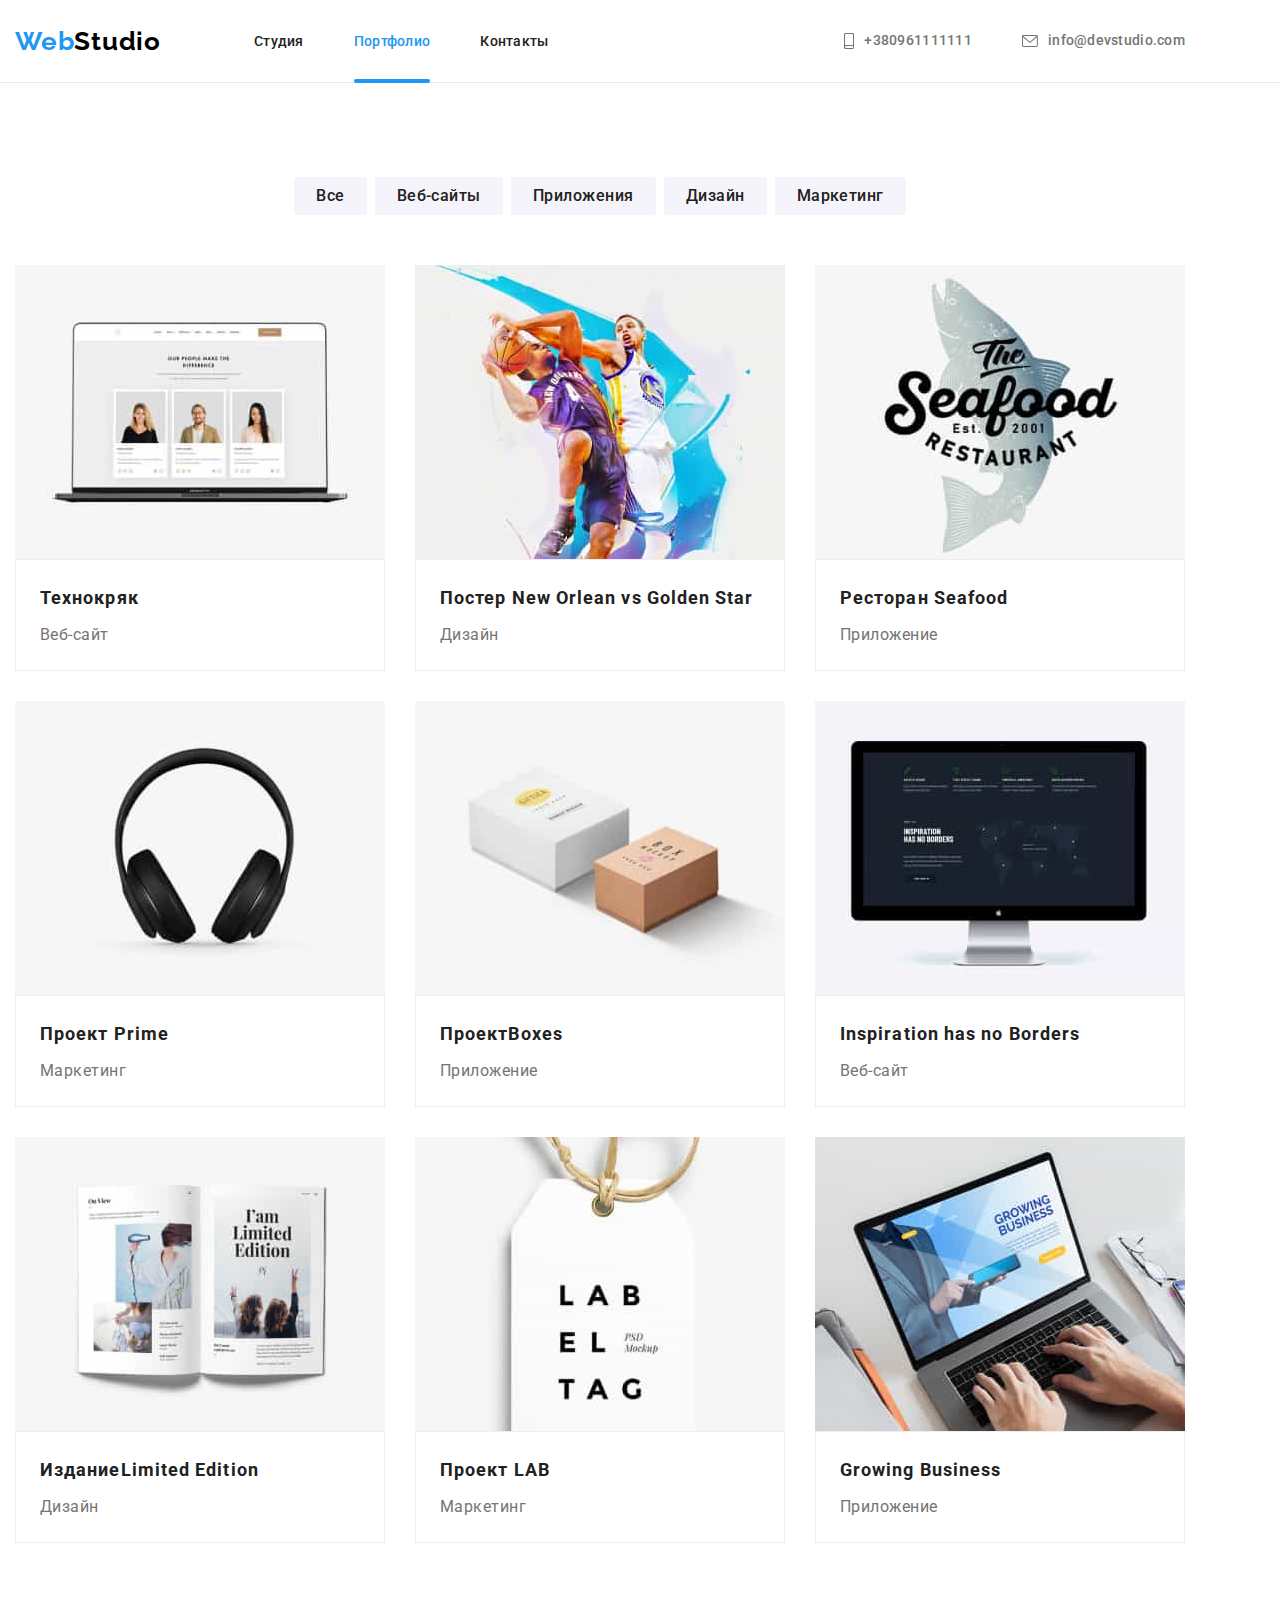
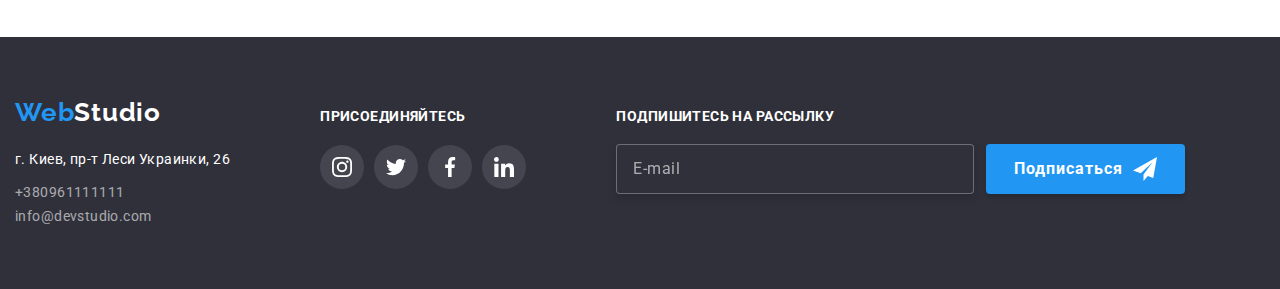
==== portfolio.html @ 4f1ef3dd "copy" ====
<!DOCTYPE html>
<html lang="ru">

<head>
    <meta charset="UTF-8">
    <meta http-equiv="X-UA-Compatible" content="IE=edge">
    <meta name="viewport" content="width=device-width, initial-scale=1.0">
    <title>Document</title>
    <link rel="preconnect" href="https://fonts.googleapis.com">
    <link rel="preconnect" href="https://fonts.gstatic.com" crossorigin>
    <link
        href="https://fonts.googleapis.com/css2?family=Raleway:wght@700&family=Roboto:wght@400;500;700;900&display=swap"
        rel="stylesheet">
    <link rel="stylesheet" href="https://cdnjs.cloudflare.com/ajax/libs/modern-normalize/1.1.0/modern-normalize.css">
    <link rel="stylesheet" href="./css/main.min.css">
</head>

<body>

    <!-- ХЕДЕР -->
        <header class="header">
            <div class="container">
                <nav class="site-nav">
                    <a href="./index.html" class="logo-header"><span class="logo-color">Web</span>Studio</a>
        
                    <ul class="nav-list">
                        <li class="nav-list__item">
                            <a href="./index.html" class="nav-list__link">Студия</a>
                        </li>
                        <li class="nav-list__item">
                            <a href="./portfolio.html" class="nav-list__link current">Портфолио</a>
                        </li>
                        <li class="nav-list__item">
                            <a href="#contacts" class="nav-list__link">Контакты</a>
                        </li>
                    </ul>
        
                </nav>
        
                <ul class="contacts-list">
        
                    <li class="contacts-list__item">
                        <a href="tel:+380961111111" class="contacts-list__link">
                            <svg width="10" height="16" class="contacts-list__link__icon">
                                <use href="./images/symbol-defs-opt.svg#smartphone"></use>
                            </svg>
                            +380961111111
                        </a>
                    </li>
        
                    <li class="contacts-list__item">
                        <a href="mailto:info@devstudio.com" class="contacts-list__link">
                            <svg width="16" height="12" class="contacts-list__link__icon">
                                <use href="./images/symbol-defs-opt.svg#envelope"></use>
                            </svg>
                            info@devstudio.com
                        </a>
                    </li>
                </ul>
            </div>
        </header>
        <main>
            <section class="section">
                <div class="container">
                    <h1 class="visually-hidden">Портфолио</h1>
                    <ul class="portfolio-btn__list">
                        <li class="portfolio-btn__item"><button type="button" class="portfolio__btn">Все</button></li>
                        <li class="portfolio-btn__item"><button type="button" class="portfolio__btn">Веб-сайты</button></li>
                        <li class="portfolio-btn__item"><button type="button" class="portfolio__btn">Приложения</button></li>
                        <li class="portfolio-btn__item"><button type="button" class="portfolio__btn">Дизайн</button></li>
                        <li class="portfolio-btn__item"><button type="button" class="portfolio__btn">Маркетинг</button></li>
                    </ul>
                    
                    <ul class="project-list">
                        <li class="project-list__item">
                            <a class="project-list__link" href="#">
                                <div class="project-box">
                                    <img src="./images/num7.jpg" alt="ноутбук" width="370">
                                    <div class="overlay">
                                        <p>Технокряк это современная площадка распространения коронавируса. Компании используют эту платформу для цифрового
                                            шпионажа и атак на защищённые сервера конкурентов.</p>
                                    </div>
                                </div>
                                <div class="project-information">
                                    <h2 class="project-information__name">Технокряк</h2>
                                    <p class="project-information__type">Веб-сайт</p>
                                </div>
                            </a>
                        </li>
                        <li class="project-list__item">
                            <a class="project-list__link" href="#">
                                <div class="project-box">
                                    <img src="./images/num8.jpg" alt="баскетболисты" width="370">
                                    <div class="overlay">
                                        <p>Технокряк это современная площадка распространения коронавируса. Компании используют эту платформу для цифрового
                                            шпионажа и атак на защищённые сервера конкурентов.</p>
                                    </div>
                                </div>
                                <div class="project-information">
                                    <h2 class="project-information__name">Постер <span lang="en">New Orlean vs Golden Star</span></h2>
                                    <p class="project-information__type">Дизайн</p>
                                </div>
                            </a>
                        </li>
                        <li class="project-list__item">
                            <a class="project-list__link" href="#">
                                <div class="project-box">
                                    <img src="./images/num9.jpg" alt="логотип ресторана Seafood" width="370">
                                    <div class="overlay">
                                        <p>Технокряк это современная площадка распространения коронавируса. Компании используют эту платформу для цифрового
                                        шпионажа и атак на защищённые сервера конкурентов.</p>
                                    </div>
                                </div>
                                <div class="project-information">
                                    <h2 class="project-information__name">Ресторан <span lang="en">Seafood</span></h2>
                                    <p class="project-information__type">Приложение</p>
                                </div>
                            </a>
                        </li>
                        <li class="project-list__item">
                            <a class="project-list__link" href="#">
                                <div class="project-box">
                                    <img src="./images/num4.jpg" alt="наушники" width="370">
                                    <div class="overlay">
                                        <p>Технокряк это современная площадка распространения коронавируса. Компании используют эту платформу для цифрового
                                            шпионажа и атак на защищённые сервера конкурентов.</p>
                                    </div>
                                </div>
                                <div class="project-information">
                                    <h2 class="project-information__name">Проект <span lang="en">Prime</span></h2>
                                    <p class="project-information__type">Маркетинг</p>
                                </div>
                            </a>
                        </li>
                        <li class="project-list__item">
                            <a class="project-list__link" href="#">
                                <div class="project-box">
                                    <img src="./images/num5.jpg" alt="коробки" width="370">
                                    <div class="overlay">
                                        <p>Технокряк это современная площадка распространения коронавируса. Компании используют эту платформу для цифрового
                                            шпионажа и атак на защищённые сервера конкурентов.</p>
                                    </div>
                                </div>
                                <div class="project-information">
                                    <h2 class="project-information__name">Проект<span lang="en">Boxes</span></h2>
                                    <p class="project-information__type">Приложение</p>
                                </div>
                            </a>
                        </li>
                        <li class="project-list__item">
                            <a class="project-list__link" href="#">
                                <div class="project-box">
                                    <img src="./images/num6.jpg" alt="монитор" width="370">
                                    <div class="overlay">
                                        <p>Технокряк это современная площадка распространения коронавируса. Компании используют эту платформу для цифрового
                                            шпионажа и атак на защищённые сервера конкурентов.</p>
                                    </div>
                                </div>
                                <div class="project-information">
                                    <h2 lang="en" class="project-information__name">Inspiration has no Borders</h2>
                                    <p class="project-information__type">Веб-сайт</p>
                                </div>
                            </a>
                        </li>
                        <li class="project-list__item">
                            <a class="project-list__link" href="#">
                                <div class="project-box">
                                    <img src="./images/num1.jpg" alt="книга" width="370">
                                    <div class="overlay">
                                        <p>Технокряк это современная площадка распространения коронавируса. Компании используют эту платформу для цифрового
                                            шпионажа и атак на защищённые сервера конкурентов.</p>
                                    </div>
                                </div>
                                <div class="project-information">
                                    <h2 class="project-information__name">Издание<span lang="en">Limited Edition</span></h2>
                                    <p class="project-information__type">Дизайн</p>
                                </div>
                            </a>
                        </li>
                        <li class="project-list__item">
                            <a class="project-list__link" href="#">
                                <div class="project-box">
                                    <img src="./images/num2.jpg" alt="бирка" width="370">
                                    <div class="overlay">
                                        <p>Технокряк это современная площадка распространения коронавируса. Компании используют эту платформу для цифрового
                                            шпионажа и атак на защищённые сервера конкурентов.</p>
                                    </div>
                                </div>
                                <div class="project-information">
                                    <h2 class="project-information__name">Проект <span lang="en">LAB</span></h2>
                                    <p class="project-information__type">Маркетинг</p>
                                </div>
                            </a>
                        </li>
                        <li class="project-list__item">
                            <a class="project-list__link" href="#">
                                <div class="project-box">
                                    <img src="./images/num3.jpg" alt=" ноутбук на котором печатают" width="370">
                                    <div class="overlay">
                                        <p>Технокряк это современная площадка распространения коронавируса. Компании используют эту платформу для цифрового
                                            шпионажа и атак на защищённые сервера конкурентов.</p>
                                    </div>
                                </div>
                                <div class="project-information">
                                    <h2 lang="en" class="project-information__name">Growing Business</h2>
                                    <p class="project-information__type">Приложение</p>
                                </div>
                            </a>
                        </li>
                    </ul>
                </div>  
            </section>
        </main>
        <!-- ФУТЕР -->
        <footer class="footer flex" id="contacts">
            <div class="container flex">
                <div>
                    <a href="./index.html" class="footer-logo"><span class="logo-color">Web</span>Studio</a>
                    <address>
                        <ul class="footer-contacts__list">
                            <li class="footer-contacts__item">
                                <a href="" class="footer-contact__address">г. Киев, пр-т Леси Украинки, 26</a>
                            </li>
                            <li>
                                <a href="tel:+380961111111" class="footer-contact__tel">+380961111111</a>
                            </li>
                            <li>
                                <a href="mailto:info@devstudio.com" class="footer-contact__mail">info@devstudio.com</a>
                            </li>
                        </ul>
                    </address>
                </div>
                <div class="footer-connect">
                    <h3 class="footer-connect-title">Присоединяйтесь</h3>
                    <ul class="footer-connect-social">
                        <li class="footer-connect-social__item">
                            <a class="footer-connect-social__links" href="#">
                                <svg class="footer-connect-social__icons">
                                    <use href="./images/symbol-defs-opt.svg#instagram"></use>
                                </svg>
                            </a>
                        </li>
                        <li class="footer-connect-social__item">
                            <a class="footer-connect-social__links" href="#">
                                <svg class="footer-connect-social__icons">
                                    <use href="./images/symbol-defs-opt.svg#twitter"></use>
                                </svg>
                            </a>
                        </li>
                        <li class="footer-connect-social__item">
                            <a class="footer-connect-social__links" href="#">
                                <svg class="footer-connect-social__icons">
                                    <use href="./images/symbol-defs-opt.svg#facebook"></use>
                                </svg>
                            </a>
                        </li>
                        <li class="footer-connect-social__item">
                            <a class="footer-connect-social__links" href="#">
                                <svg class="footer-connect-social__icons">
                                    <use href="./images/symbol-defs-opt.svg#linkedin"></use>
                                </svg>
                            </a>
                        </li>
                    </ul>
                </div>
                <form action="" class="footer-form">
                    <label class="footer-form-area">
                        Подпишитесь на рассылку
                        <span class="footer-form-box">
                            <input type="mail" class="footer-form-input" name="email-subscribe" placeholder="E-mail">
                            <button type="submit" class="footer-form-btn">Подписаться
                                <svg class="footer-form-icon-send" width="24" height="24">
                                    <use href="./images/symbol-defs-opt.svg#icon-footer-send"></use>
                                </svg>
                            </button>
                        </span>
                    </label>
                </form>
            </div>
        </footer>
</body>

</html>
---- css/main.min.css ----
:root{--title-color: #212121;--subtitle-color: #757575;--hover-focus-color: #2196f3;--logo-color-light: #ffffff;--logo-color-dark: #000000;--icons: #afb1b8}.visually-hidden{position:absolute;white-space:nowrap;width:1px;height:1px;overflow:hidden;border:0;padding:0;clip:rect(0 0 0 0);clip-path:inset(50%);margin:-1px}body{font-family:'Roboto', sans-serif;color:var(--title-color)}img{display:block;min-width:100%;height:auto}ul{list-style:none;margin:0;padding:0}a{text-decoration:none}p,h1,h2,h3{margin:0}.is-hidden{overflow:hidden;transition-property:translatey(100%);transition-duration:250ms;transition-timing-function:cubic-bezier(0.4, 0, 0.2, 1)}.backdrop{width:100vw;height:100vh;position:fixed;top:0;bottom:0;left:0;right:0;background-color:rgba(0,0,0,0.2);transition-property:background-color,translatey(100%);transition-duration:250ms;transition-timing-function:cubic-bezier(0.4, 0, 0.2, 1)}.backdrop.is-hidden{opacity:0;pointer-events:none;visibility:hidden}.hero-btn{font-weight:700;font-size:16px;line-height:1.87;letter-spacing:0.06em;color:#ffffff;background:var(--hover-focus-color);box-shadow:0px 4px 4px rgba(0,0,0,0.15);border-radius:4px;cursor:pointer;margin-left:auto;margin-right:auto;padding:10px 32px;display:block;border:none;border-radius:4px}.portfolio-btn__list{display:flex;justify-content:center;margin-bottom:50px}.portfolio-btn__list .portfolio-btn__item:not(:first-child){margin-left:8px}.portfolio__btn{font-weight:500;font-size:16px;line-height:1.625;margin-left:auto;margin-right:auto;padding:6px 22px;border:none;text-align:center;letter-spacing:0.03em;color:var(--title-color);background:#f5f4fa;border-radius:4px;transition-property:color, background-color, box-shadow;transition-duration:250ms;transition-timing-function:cubic-bezier(0.4, 0, 0.2, 1)}.portfolio__btn:hover,.portfolio__btn:focus{color:#ffffff;background-color:var(--hover-focus-color);cursor:pointer;box-shadow:0px 3px 1px rgba(0,0,0,0.1),0px 1px 2px rgba(0,0,0,0.08),0px 2px 2px rgba(0,0,0,0.12);border-radius:4px}.container{width:480px;padding-left:15px;padding-right:15px}@media screen and (min-width: 768px){.container{width:768px}}@media screen and (min-width: 1200px){.container{width:1200px}}.footer-form{display:flex}.footer-form-area{display:flex;flex-direction:column;font-weight:700;font-size:14px;line-height:16px;letter-spacing:0.03em;text-transform:uppercase;color:#ffffff}.footer-form-box{display:flex;margin-top:20px}.footer-form-input{border:1px solid rgba(255,255,255,0.3);filter:drop-shadow(0px 4px 4px rgba(0,0,0,0.15));border-radius:4px;background-color:#2f303a;width:358px;height:50px;padding:15px 16px;margin-right:12px;cursor:pointer;font-size:14px;line-height:16px;letter-spacing:0.01em;color:rgba(255,255,255,0.6)}.footer-form-input::placeholder{font-size:16px;line-height:1.25;letter-spacing:0.03em;color:rgba(255,255,255,0.6)}.footer-form-btn{font-weight:700;font-size:16px;line-height:1.87;letter-spacing:0.06em;color:#ffffff;background:var(--hover-focus-color);box-shadow:0px 4px 4px rgba(0,0,0,0.15);border-radius:4px;cursor:pointer;padding:0px 28px;border-radius:4px;display:block;border:none;display:flex;align-items:center}.footer-form-icon-send{margin-left:10px}.modal-form-checkbox-lable{display:flex;align-items:center;justify-content:center;font-size:14px;line-height:1.71;letter-spacing:0.03em;color:#757575;margin-top:20px;margin-bottom:30px;cursor:pointer}.modal-form-checkbox-lable::before{display:block;content:'';height:15px;width:15px;margin-right:7px;border:1px solid #212121;border-radius:2px}.modal-form-checkbox:checked+.modal-form-checkbox-lable::before{background-image:url("../images/icon-check1.svg");background-color:var(--hover-focus-color);background-size:contain;background-origin:content-box;border-color:var(--hover-focus-color)}.modal-form-checkbox:focus+.modal-form-checkbox-lable::before{outline:1px solid black}.contract{color:var(--hover-focus-color);font-size:14px;line-height:1.71;letter-spacing:0.03em}.modal-form-btn{font-weight:700;font-size:16px;line-height:1.87;letter-spacing:0.06em;color:#ffffff;background:var(--hover-focus-color);box-shadow:0px 4px 4px rgba(0,0,0,0.15);border-radius:4px;cursor:pointer;margin-left:auto;margin-right:auto;padding:10px 55px;display:block;border:none;border-radius:4px;cursor:pointer}.modal-form{display:flex;flex-direction:column}.modal-form__area{font-size:12px;line-height:14px;letter-spacing:0.01em;color:#757575;margin-bottom:10px}.moda-form-box{position:relative;margin-top:4px;display:block}.modal-form-input{width:100%;height:40px;border:1px solid rgba(33,33,33,0.2);border-radius:4px;padding-left:42px;cursor:pointer;transition-property:border-color;transition-duration:250ms;transition-timing-function:cubic-bezier(0.4, 0, 0.2, 1)}.modal-form-input:hover,.modal-form-input:focus{border-color:var(--hover-focus-color);outline:none}.modal-form-massege{display:block;width:100%;height:120px;padding:12px 16px;border:1px solid rgba(33,33,33,0.2);border-radius:4px;margin-top:4px;resize:none;cursor:pointer;transition-property:border-color;transition-duration:250ms;transition-timing-function:cubic-bezier(0.4, 0, 0.2, 1)}.modal-form-massege::placeholder{font-size:14px;line-height:16px;letter-spacing:0.01em;color:rgba(117,117,117,0.5)}.modal-form-massege:hover,.modal-form-massege:focus{border-color:var(--hover-focus-color);outline:none}.modal-form-icons{fill:#212121;position:absolute;top:50%;left:12px;transform:translateY(-50%);transition-property:fill, border-color;transition-duration:250ms;transition-timing-function:cubic-bezier(0.4, 0, 0.2, 1)}.modal-form-input:hover+.modal-form-icons,.modal-form-input:focus+.modal-form-icons{fill:var(--hover-focus-color)}.moda-form-box{position:relative;margin-top:4px;display:block}.contract{color:var(--hover-focus-color);font-size:14px;line-height:1.71;letter-spacing:0.03em}.project-box{position:relative;overflow:hidden}.overlay{position:absolute;top:0;left:0;width:100%;height:100%;padding:63px 24px;background-color:rgba(33,150,243,0.9);transition-property:translatey(100%);transform:translatey(100%);transition-duration:250ms;transition-timing-function:cubic-bezier(0.4, 0, 0.2, 1)}.overlay>p{color:#ffffff;font-size:18px;line-height:1.56;letter-spacing:0.03em}.section{padding-top:94px;padding-bottom:94px}.footer-logo{font-family:'Raleway';font-weight:700;font-size:26px;line-height:1.19;letter-spacing:0.03em;color:var(--logo-color-light)}.logo-header{font-family:'Raleway';font-weight:700;font-size:26px;line-height:1.19;letter-spacing:0.03em;color:var(--logo-color-dark);margin-right:93px}.logo-color{color:var(--hover-focus-color)}.site-nav{display:flex;align-items:center}.nav-list{display:flex;align-items:center;padding-top:32px;padding-bottom:32px}.nav-list__item:not(:last-child){margin-right:50px}.nav-list .nav-list__link{font-weight:500;font-size:14px;line-height:1.14;letter-spacing:0.02em;cursor:pointer}.nav-list .current{color:var(--hover-focus-color)}.nav-list__link{color:var(--title-color);transition-property:color;transition-duration:250ms;transition-timing-function:cubic-bezier(0.4, 0, 0.2, 1)}.nav-list__link:hover,.nav-list__link:focus{color:var(--hover-focus-color);cursor:pointer}.nav-list__link.current{position:relative}.nav-list__link.current::after{content:'';display:block;width:100%;height:4px;background-color:#2196f3;border-radius:2px;position:absolute;bottom:-34px}.contacts-list{display:flex;margin-left:auto}.contacts-list__item:not(:last-child){margin-right:50px}.contacts-list__link{font-weight:500;font-size:14px;line-height:1.14;letter-spacing:0.02em;color:var(--subtitle-color);padding-top:32px;padding-bottom:32px;display:flex;align-items:center;transition-property:color;transition-duration:250ms;transition-timing-function:cubic-bezier(0.4, 0, 0.2, 1)}.contacts-list__link:hover,.contacts-list__link:focus{color:var(--hover-focus-color);cursor:pointer}.contacts-list__link__icon{margin-right:10px;fill:currentColor}.footer-connect-title{color:#ffffff;font-weight:700;font-size:14px;line-height:1.14;letter-spacing:0.03em;text-transform:uppercase;margin-bottom:20px}.footer-connect-social{display:flex}.footer-connect-social__item:not(:first-child){margin-left:10px}.footer-connect-social__links{display:flex;justify-content:center;align-items:center;fill:#ffffff;width:44px;height:44px;border-radius:50px;background-color:rgba(255,255,255,0.1);transition-property:background-color, fill;transition-duration:250ms;transition-timing-function:cubic-bezier(0.4, 0, 0.2, 1)}.footer-connect-social__links:hover,.footer-connect-social__links:focus{fill:#ffffff;background-color:var(--hover-focus-color)}.footer-connect-social__icons{width:20px;height:20px}.footer-contacts__list{margin-top:20px}.footer-contacts__list .footer-contacts__item{margin-bottom:9px}.footer-contact__address{font-style:normal;font-size:14px;line-height:1.71;letter-spacing:0.03em;color:#ffffff}.footer-contact__tel{font-style:normal;font-size:14px;line-height:1.71;letter-spacing:0.03em;color:rgba(255,255,255,0.6)}.footer-contact__mail{font-style:normal;font-size:14px;line-height:1.71;letter-spacing:0.03em;color:rgba(255,255,255,0.6)}.project-information{background:#ffffff;border:1px solid #eeeeee;padding-left:24px;padding-top:20px;padding-bottom:20px;padding-right:24px}.project-information__name{font-weight:700;font-size:18px;line-height:2;letter-spacing:0.06em;color:#212121}.project-information__type{font-size:16px;line-height:1.87;letter-spacing:0.03em;color:var(--subtitle-color);margin-top:4px}.footer{background-color:#2f303a;padding-top:60px;padding-bottom:60px}.flex{display:flex;align-items:baseline;justify-content:space-between}.header{align-items:center;border-bottom:1px solid #ececec}.header .container{display:flex;align-items:center}.regular-customers-title{font-weight:700;font-size:36px;line-height:1.16;text-align:center;letter-spacing:0.03em;color:var(--title-color);margin-bottom:50px}.regular-customers{display:flex;align-items:center;justify-content:space-between}.regular-customer__item{width:170px;height:92px}.regular-customer__link{display:flex;justify-content:center;align-items:center;border:1px solid #afb1b8;border-radius:4px;width:100%;height:100%;color:var(--icons);transition-property:color, border, fill;transition-duration:250ms;transition-timing-function:cubic-bezier(0.4, 0, 0.2, 1)}.regular-customer__link:hover,.regular-customer__link:focus{color:var(--hover-focus-color);border-color:var(--hover-focus-color)}.regular-customer__icon{fill:currentColor}.team{background-color:#f5f4fa}.team-title{font-weight:700;font-size:36px;line-height:1.16;text-align:center;letter-spacing:0.03em;color:var(--title-color);margin-bottom:50px}.team-list{display:flex;text-align:center}.team-list__user{background:#ffffff;box-shadow:0px 1px 3px rgba(0,0,0,0.12),0px 1px 1px rgba(0,0,0,0.14),0px 2px 1px rgba(0,0,0,0.2);border-radius:0px 0px 4px 4px}.team-list__user:not(:first-child){margin-left:30px}.user-information{padding-top:30px;padding-bottom:30px}.user-information__name{font-weight:500;font-size:16px;line-height:1.19;letter-spacing:0.03em;color:var(--title-color);width:270px;margin-bottom:10px}.user-information__job{font-size:16px;line-height:1.19;letter-spacing:0.03em;color:var(--subtitle-color);margin-bottom:16px}.user-information-social{display:flex;justify-content:center}.user-information-social__item:not(:first-child){margin-left:10px}.user-information-social__links{display:flex;justify-content:center;align-items:center;fill:var(--icons);width:44px;height:44px;border-radius:50px;transition-property:fill, background-color;transition-duration:250ms;transition-timing-function:cubic-bezier(0.4, 0, 0.2, 1)}.user-information-social__links:hover,.user-information-social__links:focus{fill:#ffffff;background-color:var(--hover-focus-color)}.user-information-social__icon{width:20px;height:20px}.work{padding-top:0}.work-title{font-weight:700;font-size:36px;line-height:1.16;text-align:center;letter-spacing:0.03em;color:var(--title-color);margin-bottom:50px}.image-list{display:flex}.image-list__item:not(:first-child){margin-left:30px}.image-list__item{position:relative}.image-list__item__title{display:flex;align-items:center;justify-content:center;position:absolute;text-transform:uppercase;height:70px;font-weight:700;font-size:14px;line-height:1.14;text-align:center;letter-spacing:0.03em;text-transform:uppercase;width:100%;bottom:0;background-color:rgba(47,48,58,0.8);text-align:center;color:#ffffff}.list-advantages{display:flex}.list-advantages__item:not(:first-child){margin-left:30px}.list-advantages__icon{width:270px;height:120px;background:#f5f4fa;border-radius:4px;margin-bottom:30px;display:flex;align-items:center;justify-content:center}.list-advantages__item__title{font-weight:700;font-size:14px;line-height:1.14;letter-spacing:0.03em;text-transform:uppercase;color:var(--title-color);margin-bottom:10px}.list-advantages__item__text{font-size:14px;line-height:1.71;letter-spacing:0.03em;color:var(--subtitle-color);width:270px}.hero{background-image:linear-gradient(rgba(47,48,58,0.4), rgba(47,48,58,0.4)),url(../images/hero.jpg);padding-top:200px;padding-bottom:200px;background-repeat:no-repeat;background-size:cover;max-width:1600px;margin-left:auto;margin-right:auto;background-position:50% 50%;background-color:#2f303a}.hero-title{font-weight:900;font-size:44px;line-height:1.36;text-align:center;letter-spacing:0.06em;text-transform:uppercase;color:#ffffff;margin-bottom:30px}.modal{background-color:#ffffff;position:absolute;border-radius:4px;top:50%;left:50%;transform:translate(-50%, -50%);padding:40px}.modal-close-btn{display:flex;align-items:center;justify-content:center;position:absolute;top:8px;right:8px;height:30px;width:30px;border:1px solid rgba(0,0,0,0.1);border-radius:50%;transition-property:fill;transition:color 250ms cubic-bezier(0.4, 0, 0.2, 1);background-color:white}.modal-close__icon:hover,.modal-close__icon:focus{fill:var(--hover-focus-color)}.modal-form{display:flex;flex-direction:column}.modal-form-title{font-size:20px;font-weight:700;line-height:23px;letter-spacing:0.03em;color:#212121;text-align:center;margin-bottom:12px}.project-list{display:flex;flex-wrap:wrap;margin-left:-30px;margin-top:-30px}.project-list__item{flex-basis:calc(100% / 3 - 30px);margin-left:30px;margin-top:30px}.project-list__link{display:block;transition-property:box-shadow;transition-duration:250ms;transition-timing-function:cubic-bezier(0.4, 0, 0.2, 1)}.project-list__link:hover,.project-list__link:focus{box-shadow:0px 1px 1px rgba(0,0,0,0.12),0px 4px 4px rgba(0,0,0,0.06),1px 4px 6px rgba(0,0,0,0.16)}.project-list__link:hover .overlay,.project-list__link:focus .overlay{transform:translatey(0)}
/*# sourceMappingURL=main.min.css.map */
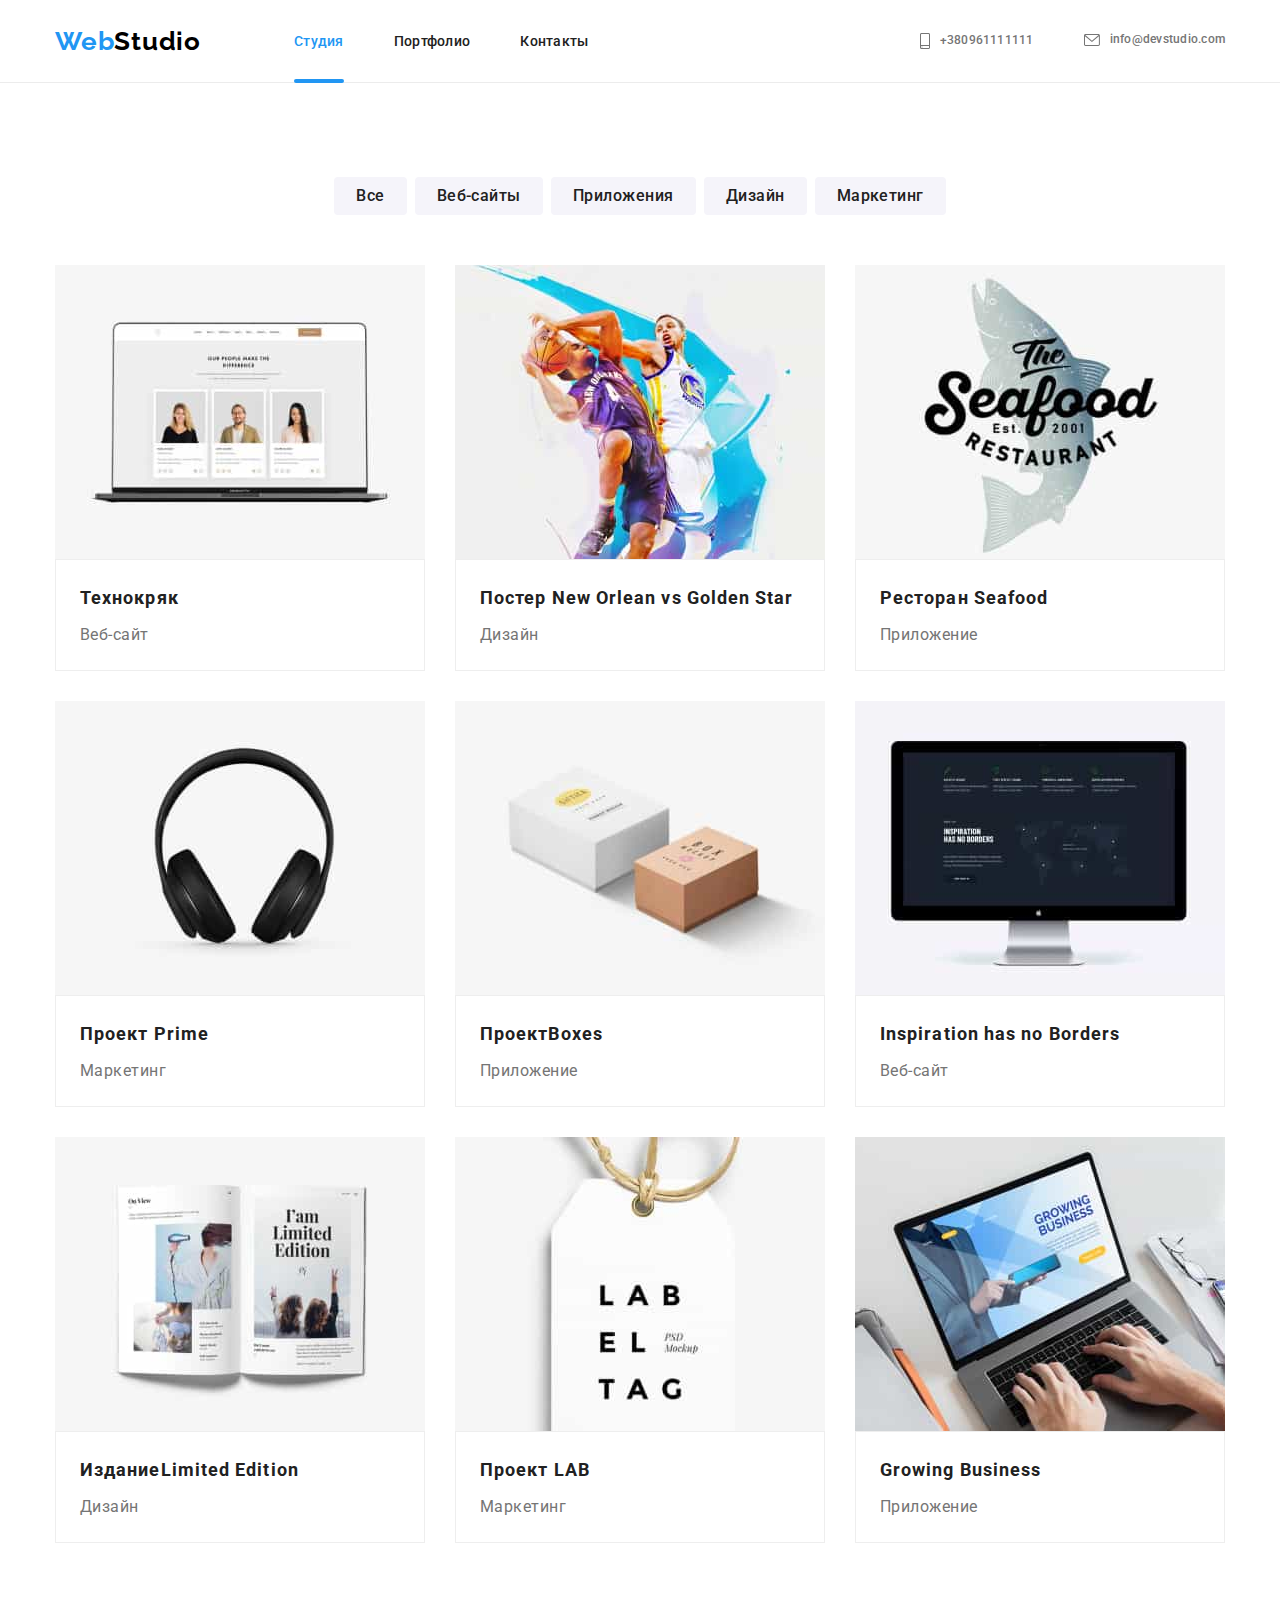
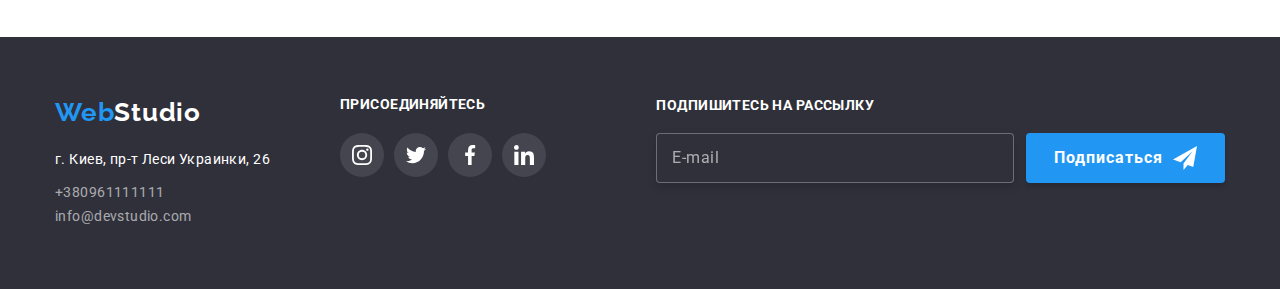
==== commit c2de1344: "alpha portfolio" ====
--- a/portfolio.html
+++ b/portfolio.html
@@ -19,16 +19,16 @@
 
     <!-- ХЕДЕР -->
         <header class="header">
-            <div class="container">
+            <div class="container header__container">
                 <nav class="site-nav">
                     <a href="./index.html" class="logo-header"><span class="logo-color">Web</span>Studio</a>
         
                     <ul class="nav-list">
                         <li class="nav-list__item">
-                            <a href="./index.html" class="nav-list__link">Студия</a>
+                            <a href="./index.html" class="nav-list__link current">Студия</a>
                         </li>
                         <li class="nav-list__item">
-                            <a href="./portfolio.html" class="nav-list__link current">Портфолио</a>
+                            <a href="./portfolio.html" class="nav-list__link">Портфолио</a>
                         </li>
                         <li class="nav-list__item">
                             <a href="#contacts" class="nav-list__link">Контакты</a>
@@ -36,7 +36,6 @@
                     </ul>
         
                 </nav>
-        
                 <ul class="contacts-list">
         
                     <li class="contacts-list__item">
@@ -57,6 +56,57 @@
                         </a>
                     </li>
                 </ul>
+                <!--Mobile Menu  -->
+                <button class="burger-btn" data-menu-open>
+                    <svg class="burger-btn__icon" width="40" height="40">
+                        <use href="./images/symbol-defs-opt.svg#icon-burger"></use>
+                    </svg>
+                </button>
+                <div class="mobile-menu" data-menu>
+                    <button class="mobile-close-btn" data-menu-close>
+                        <svg class="mobile-close-btn__icon" width="40" height="40">
+                            <use href="./images/symbol-defs-opt.svg#icon-close"></use>
+                        </svg>
+                    </button>
+                    <div class="mobile-menu__nav">
+                        <ul class="mobile-menu__nav__list">
+                            <li class="mobile-menu__nav__item">
+                                <a href="./index.html" class="mobile-menu__nav__link">Студия</a>
+                            </li>
+                            <li class="mobile-menu__nav__item">
+                                <a href="./portfolio.html" class="mobile-menu__nav__link">Портфолио</a>
+                            </li>
+                            <li class="mobile-menu__nav__item">
+                                <a href="#contacts" class="mobile-menu__nav__link">Контакты</a>
+                            </li>
+                        </ul>
+                    </div>
+                    <div class="mobile-menu-contacts">
+                        <ul class="mobile-menu-contacts__list">
+                            <li class="mobile-menu-contacts__item">
+                                <a href="tel:+380961111111" class="mobile-menu-contacts__link__tel">+380961111111</a>
+                            </li>
+                            <li class="contacts-list__item">
+                                <a href="mailto:info@devstudio.com"
+                                    class="mobile-menu-contacts__link__mail">info@devstudio.com</a>
+                            </li>
+                        </ul>
+                        <ul class="mobile-menu-social">
+                            <li class="mobile-menu-social__item">
+                                <a class="mobile-menu-social__link" href="#">Instagram</a>
+                            </li>
+                            <li>
+                                <a class="mobile-menu-social__link" href="#">Twitter</a>
+                            </li>
+                            <li>
+                                <a class="mobile-menu-social__link" href="#">Facebook</a>
+                            </li>
+                            <li>
+                                <a class="mobile-menu-social__link" href="#">LinkedIn</a>
+                            </li>
+                        </ul>
+                    </div>
+                </div>
             </div>
         </header>
         <main>
@@ -212,72 +262,74 @@
             </section>
         </main>
         <!-- ФУТЕР -->
-        <footer class="footer flex" id="contacts">
-            <div class="container flex">
-                <div>
-                    <a href="./index.html" class="footer-logo"><span class="logo-color">Web</span>Studio</a>
-                    <address>
-                        <ul class="footer-contacts__list">
-                            <li class="footer-contacts__item">
-                                <a href="" class="footer-contact__address">г. Киев, пр-т Леси Украинки, 26</a>
-                            </li>
-                            <li>
-                                <a href="tel:+380961111111" class="footer-contact__tel">+380961111111</a>
-                            </li>
-                            <li>
-                                <a href="mailto:info@devstudio.com" class="footer-contact__mail">info@devstudio.com</a>
-                            </li>
-                        </ul>
-                    </address>
+            <footer class="footer flex" id="contacts">
+                <div class="container flex">
+                    <div class="flex__contact__connect">
+                        <div>
+                            <a href="./index.html" class="footer-logo"><span class="logo-color">Web</span>Studio</a>
+                            <address>
+                                <ul class="footer-contacts__list">
+                                    <li class="footer-contacts__item">
+                                        <a href="" class="footer-contact__address">г. Киев, пр-т Леси Украинки, 26</a>
+                                    </li>
+                                    <li>
+                                        <a href="tel:+380961111111" class="footer-contact__tel">+380961111111</a>
+                                    </li>
+                                    <li>
+                                        <a href="mailto:info@devstudio.com" class="footer-contact__mail">info@devstudio.com</a>
+                                    </li>
+                                </ul>
+                            </address>
+                        </div>
+                        <div class="footer-connect">
+                            <h3 class="footer-connect-title">Присоединяйтесь</h3>
+                            <ul class="footer-connect-social">
+                                <li class="footer-connect-social__item">
+                                    <a class="footer-connect-social__links" href="#">
+                                        <svg class="footer-connect-social__icons">
+                                            <use href="./images/symbol-defs-opt.svg#instagram"></use>
+                                        </svg>
+                                    </a>
+                                </li>
+                                <li class="footer-connect-social__item">
+                                    <a class="footer-connect-social__links" href="#">
+                                        <svg class="footer-connect-social__icons">
+                                            <use href="./images/symbol-defs-opt.svg#twitter"></use>
+                                        </svg>
+                                    </a>
+                                </li>
+                                <li class="footer-connect-social__item">
+                                    <a class="footer-connect-social__links" href="#">
+                                        <svg class="footer-connect-social__icons">
+                                            <use href="./images/symbol-defs-opt.svg#facebook"></use>
+                                        </svg>
+                                    </a>
+                                </li>
+                                <li class="footer-connect-social__item">
+                                    <a class="footer-connect-social__links" href="#">
+                                        <svg class="footer-connect-social__icons">
+                                            <use href="./images/symbol-defs-opt.svg#linkedin"></use>
+                                        </svg>
+                                    </a>
+                                </li>
+                            </ul>
+                        </div>
+                    </div>
+                    <form action="" class="footer-form">
+                        <label class="footer-form-area">
+                            Подпишитесь на рассылку
+                            <span class="footer-form-box">
+                                <input type="mail" class="footer-form-input" name="email-subscribe" placeholder="E-mail">
+                                <button type="submit" class="footer-form-btn">Подписаться
+                                    <svg class="footer-form-icon-send" width="24" height="24">
+                                        <use href="./images/symbol-defs-opt.svg#icon-footer-send"></use>
+                                    </svg>
+                                </button>
+                            </span>
+                        </label>
+                    </form>
                 </div>
-                <div class="footer-connect">
-                    <h3 class="footer-connect-title">Присоединяйтесь</h3>
-                    <ul class="footer-connect-social">
-                        <li class="footer-connect-social__item">
-                            <a class="footer-connect-social__links" href="#">
-                                <svg class="footer-connect-social__icons">
-                                    <use href="./images/symbol-defs-opt.svg#instagram"></use>
-                                </svg>
-                            </a>
-                        </li>
-                        <li class="footer-connect-social__item">
-                            <a class="footer-connect-social__links" href="#">
-                                <svg class="footer-connect-social__icons">
-                                    <use href="./images/symbol-defs-opt.svg#twitter"></use>
-                                </svg>
-                            </a>
-                        </li>
-                        <li class="footer-connect-social__item">
-                            <a class="footer-connect-social__links" href="#">
-                                <svg class="footer-connect-social__icons">
-                                    <use href="./images/symbol-defs-opt.svg#facebook"></use>
-                                </svg>
-                            </a>
-                        </li>
-                        <li class="footer-connect-social__item">
-                            <a class="footer-connect-social__links" href="#">
-                                <svg class="footer-connect-social__icons">
-                                    <use href="./images/symbol-defs-opt.svg#linkedin"></use>
-                                </svg>
-                            </a>
-                        </li>
-                    </ul>
-                </div>
-                <form action="" class="footer-form">
-                    <label class="footer-form-area">
-                        Подпишитесь на рассылку
-                        <span class="footer-form-box">
-                            <input type="mail" class="footer-form-input" name="email-subscribe" placeholder="E-mail">
-                            <button type="submit" class="footer-form-btn">Подписаться
-                                <svg class="footer-form-icon-send" width="24" height="24">
-                                    <use href="./images/symbol-defs-opt.svg#icon-footer-send"></use>
-                                </svg>
-                            </button>
-                        </span>
-                    </label>
-                </form>
-            </div>
-        </footer>
+            </footer>
 </body>
 
 </html>--- a/css/main.min.css
+++ b/css/main.min.css
@@ -1,2 +1,2 @@
-:root{--title-color: #212121;--subtitle-color: #757575;--hover-focus-color: #2196f3;--logo-color-light: #ffffff;--logo-color-dark: #000000;--icons: #afb1b8}.visually-hidden{position:absolute;white-space:nowrap;width:1px;height:1px;overflow:hidden;border:0;padding:0;clip:rect(0 0 0 0);clip-path:inset(50%);margin:-1px}body{font-family:'Roboto', sans-serif;color:var(--title-color)}img{display:block;min-width:100%;height:auto}ul{list-style:none;margin:0;padding:0}a{text-decoration:none}p,h1,h2,h3{margin:0}.is-hidden{overflow:hidden;transition-property:translatey(100%);transition-duration:250ms;transition-timing-function:cubic-bezier(0.4, 0, 0.2, 1)}.backdrop{width:100vw;height:100vh;position:fixed;top:0;bottom:0;left:0;right:0;background-color:rgba(0,0,0,0.2);transition-property:background-color,translatey(100%);transition-duration:250ms;transition-timing-function:cubic-bezier(0.4, 0, 0.2, 1)}.backdrop.is-hidden{opacity:0;pointer-events:none;visibility:hidden}.hero-btn{font-weight:700;font-size:16px;line-height:1.87;letter-spacing:0.06em;color:#ffffff;background:var(--hover-focus-color);box-shadow:0px 4px 4px rgba(0,0,0,0.15);border-radius:4px;cursor:pointer;margin-left:auto;margin-right:auto;padding:10px 32px;display:block;border:none;border-radius:4px}.portfolio-btn__list{display:flex;justify-content:center;margin-bottom:50px}.portfolio-btn__list .portfolio-btn__item:not(:first-child){margin-left:8px}.portfolio__btn{font-weight:500;font-size:16px;line-height:1.625;margin-left:auto;margin-right:auto;padding:6px 22px;border:none;text-align:center;letter-spacing:0.03em;color:var(--title-color);background:#f5f4fa;border-radius:4px;transition-property:color, background-color, box-shadow;transition-duration:250ms;transition-timing-function:cubic-bezier(0.4, 0, 0.2, 1)}.portfolio__btn:hover,.portfolio__btn:focus{color:#ffffff;background-color:var(--hover-focus-color);cursor:pointer;box-shadow:0px 3px 1px rgba(0,0,0,0.1),0px 1px 2px rgba(0,0,0,0.08),0px 2px 2px rgba(0,0,0,0.12);border-radius:4px}.container{width:480px;padding-left:15px;padding-right:15px}@media screen and (min-width: 768px){.container{width:768px}}@media screen and (min-width: 1200px){.container{width:1200px}}.footer-form{display:flex}.footer-form-area{display:flex;flex-direction:column;font-weight:700;font-size:14px;line-height:16px;letter-spacing:0.03em;text-transform:uppercase;color:#ffffff}.footer-form-box{display:flex;margin-top:20px}.footer-form-input{border:1px solid rgba(255,255,255,0.3);filter:drop-shadow(0px 4px 4px rgba(0,0,0,0.15));border-radius:4px;background-color:#2f303a;width:358px;height:50px;padding:15px 16px;margin-right:12px;cursor:pointer;font-size:14px;line-height:16px;letter-spacing:0.01em;color:rgba(255,255,255,0.6)}.footer-form-input::placeholder{font-size:16px;line-height:1.25;letter-spacing:0.03em;color:rgba(255,255,255,0.6)}.footer-form-btn{font-weight:700;font-size:16px;line-height:1.87;letter-spacing:0.06em;color:#ffffff;background:var(--hover-focus-color);box-shadow:0px 4px 4px rgba(0,0,0,0.15);border-radius:4px;cursor:pointer;padding:0px 28px;border-radius:4px;display:block;border:none;display:flex;align-items:center}.footer-form-icon-send{margin-left:10px}.modal-form-checkbox-lable{display:flex;align-items:center;justify-content:center;font-size:14px;line-height:1.71;letter-spacing:0.03em;color:#757575;margin-top:20px;margin-bottom:30px;cursor:pointer}.modal-form-checkbox-lable::before{display:block;content:'';height:15px;width:15px;margin-right:7px;border:1px solid #212121;border-radius:2px}.modal-form-checkbox:checked+.modal-form-checkbox-lable::before{background-image:url("../images/icon-check1.svg");background-color:var(--hover-focus-color);background-size:contain;background-origin:content-box;border-color:var(--hover-focus-color)}.modal-form-checkbox:focus+.modal-form-checkbox-lable::before{outline:1px solid black}.contract{color:var(--hover-focus-color);font-size:14px;line-height:1.71;letter-spacing:0.03em}.modal-form-btn{font-weight:700;font-size:16px;line-height:1.87;letter-spacing:0.06em;color:#ffffff;background:var(--hover-focus-color);box-shadow:0px 4px 4px rgba(0,0,0,0.15);border-radius:4px;cursor:pointer;margin-left:auto;margin-right:auto;padding:10px 55px;display:block;border:none;border-radius:4px;cursor:pointer}.modal-form{display:flex;flex-direction:column}.modal-form__area{font-size:12px;line-height:14px;letter-spacing:0.01em;color:#757575;margin-bottom:10px}.moda-form-box{position:relative;margin-top:4px;display:block}.modal-form-input{width:100%;height:40px;border:1px solid rgba(33,33,33,0.2);border-radius:4px;padding-left:42px;cursor:pointer;transition-property:border-color;transition-duration:250ms;transition-timing-function:cubic-bezier(0.4, 0, 0.2, 1)}.modal-form-input:hover,.modal-form-input:focus{border-color:var(--hover-focus-color);outline:none}.modal-form-massege{display:block;width:100%;height:120px;padding:12px 16px;border:1px solid rgba(33,33,33,0.2);border-radius:4px;margin-top:4px;resize:none;cursor:pointer;transition-property:border-color;transition-duration:250ms;transition-timing-function:cubic-bezier(0.4, 0, 0.2, 1)}.modal-form-massege::placeholder{font-size:14px;line-height:16px;letter-spacing:0.01em;color:rgba(117,117,117,0.5)}.modal-form-massege:hover,.modal-form-massege:focus{border-color:var(--hover-focus-color);outline:none}.modal-form-icons{fill:#212121;position:absolute;top:50%;left:12px;transform:translateY(-50%);transition-property:fill, border-color;transition-duration:250ms;transition-timing-function:cubic-bezier(0.4, 0, 0.2, 1)}.modal-form-input:hover+.modal-form-icons,.modal-form-input:focus+.modal-form-icons{fill:var(--hover-focus-color)}.moda-form-box{position:relative;margin-top:4px;display:block}.contract{color:var(--hover-focus-color);font-size:14px;line-height:1.71;letter-spacing:0.03em}.project-box{position:relative;overflow:hidden}.overlay{position:absolute;top:0;left:0;width:100%;height:100%;padding:63px 24px;background-color:rgba(33,150,243,0.9);transition-property:translatey(100%);transform:translatey(100%);transition-duration:250ms;transition-timing-function:cubic-bezier(0.4, 0, 0.2, 1)}.overlay>p{color:#ffffff;font-size:18px;line-height:1.56;letter-spacing:0.03em}.section{padding-top:94px;padding-bottom:94px}.footer-logo{font-family:'Raleway';font-weight:700;font-size:26px;line-height:1.19;letter-spacing:0.03em;color:var(--logo-color-light)}.logo-header{font-family:'Raleway';font-weight:700;font-size:26px;line-height:1.19;letter-spacing:0.03em;color:var(--logo-color-dark);margin-right:93px}.logo-color{color:var(--hover-focus-color)}.site-nav{display:flex;align-items:center}.nav-list{display:flex;align-items:center;padding-top:32px;padding-bottom:32px}.nav-list__item:not(:last-child){margin-right:50px}.nav-list .nav-list__link{font-weight:500;font-size:14px;line-height:1.14;letter-spacing:0.02em;cursor:pointer}.nav-list .current{color:var(--hover-focus-color)}.nav-list__link{color:var(--title-color);transition-property:color;transition-duration:250ms;transition-timing-function:cubic-bezier(0.4, 0, 0.2, 1)}.nav-list__link:hover,.nav-list__link:focus{color:var(--hover-focus-color);cursor:pointer}.nav-list__link.current{position:relative}.nav-list__link.current::after{content:'';display:block;width:100%;height:4px;background-color:#2196f3;border-radius:2px;position:absolute;bottom:-34px}.contacts-list{display:flex;margin-left:auto}.contacts-list__item:not(:last-child){margin-right:50px}.contacts-list__link{font-weight:500;font-size:14px;line-height:1.14;letter-spacing:0.02em;color:var(--subtitle-color);padding-top:32px;padding-bottom:32px;display:flex;align-items:center;transition-property:color;transition-duration:250ms;transition-timing-function:cubic-bezier(0.4, 0, 0.2, 1)}.contacts-list__link:hover,.contacts-list__link:focus{color:var(--hover-focus-color);cursor:pointer}.contacts-list__link__icon{margin-right:10px;fill:currentColor}.footer-connect-title{color:#ffffff;font-weight:700;font-size:14px;line-height:1.14;letter-spacing:0.03em;text-transform:uppercase;margin-bottom:20px}.footer-connect-social{display:flex}.footer-connect-social__item:not(:first-child){margin-left:10px}.footer-connect-social__links{display:flex;justify-content:center;align-items:center;fill:#ffffff;width:44px;height:44px;border-radius:50px;background-color:rgba(255,255,255,0.1);transition-property:background-color, fill;transition-duration:250ms;transition-timing-function:cubic-bezier(0.4, 0, 0.2, 1)}.footer-connect-social__links:hover,.footer-connect-social__links:focus{fill:#ffffff;background-color:var(--hover-focus-color)}.footer-connect-social__icons{width:20px;height:20px}.footer-contacts__list{margin-top:20px}.footer-contacts__list .footer-contacts__item{margin-bottom:9px}.footer-contact__address{font-style:normal;font-size:14px;line-height:1.71;letter-spacing:0.03em;color:#ffffff}.footer-contact__tel{font-style:normal;font-size:14px;line-height:1.71;letter-spacing:0.03em;color:rgba(255,255,255,0.6)}.footer-contact__mail{font-style:normal;font-size:14px;line-height:1.71;letter-spacing:0.03em;color:rgba(255,255,255,0.6)}.project-information{background:#ffffff;border:1px solid #eeeeee;padding-left:24px;padding-top:20px;padding-bottom:20px;padding-right:24px}.project-information__name{font-weight:700;font-size:18px;line-height:2;letter-spacing:0.06em;color:#212121}.project-information__type{font-size:16px;line-height:1.87;letter-spacing:0.03em;color:var(--subtitle-color);margin-top:4px}.footer{background-color:#2f303a;padding-top:60px;padding-bottom:60px}.flex{display:flex;align-items:baseline;justify-content:space-between}.header{align-items:center;border-bottom:1px solid #ececec}.header .container{display:flex;align-items:center}.regular-customers-title{font-weight:700;font-size:36px;line-height:1.16;text-align:center;letter-spacing:0.03em;color:var(--title-color);margin-bottom:50px}.regular-customers{display:flex;align-items:center;justify-content:space-between}.regular-customer__item{width:170px;height:92px}.regular-customer__link{display:flex;justify-content:center;align-items:center;border:1px solid #afb1b8;border-radius:4px;width:100%;height:100%;color:var(--icons);transition-property:color, border, fill;transition-duration:250ms;transition-timing-function:cubic-bezier(0.4, 0, 0.2, 1)}.regular-customer__link:hover,.regular-customer__link:focus{color:var(--hover-focus-color);border-color:var(--hover-focus-color)}.regular-customer__icon{fill:currentColor}.team{background-color:#f5f4fa}.team-title{font-weight:700;font-size:36px;line-height:1.16;text-align:center;letter-spacing:0.03em;color:var(--title-color);margin-bottom:50px}.team-list{display:flex;text-align:center}.team-list__user{background:#ffffff;box-shadow:0px 1px 3px rgba(0,0,0,0.12),0px 1px 1px rgba(0,0,0,0.14),0px 2px 1px rgba(0,0,0,0.2);border-radius:0px 0px 4px 4px}.team-list__user:not(:first-child){margin-left:30px}.user-information{padding-top:30px;padding-bottom:30px}.user-information__name{font-weight:500;font-size:16px;line-height:1.19;letter-spacing:0.03em;color:var(--title-color);width:270px;margin-bottom:10px}.user-information__job{font-size:16px;line-height:1.19;letter-spacing:0.03em;color:var(--subtitle-color);margin-bottom:16px}.user-information-social{display:flex;justify-content:center}.user-information-social__item:not(:first-child){margin-left:10px}.user-information-social__links{display:flex;justify-content:center;align-items:center;fill:var(--icons);width:44px;height:44px;border-radius:50px;transition-property:fill, background-color;transition-duration:250ms;transition-timing-function:cubic-bezier(0.4, 0, 0.2, 1)}.user-information-social__links:hover,.user-information-social__links:focus{fill:#ffffff;background-color:var(--hover-focus-color)}.user-information-social__icon{width:20px;height:20px}.work{padding-top:0}.work-title{font-weight:700;font-size:36px;line-height:1.16;text-align:center;letter-spacing:0.03em;color:var(--title-color);margin-bottom:50px}.image-list{display:flex}.image-list__item:not(:first-child){margin-left:30px}.image-list__item{position:relative}.image-list__item__title{display:flex;align-items:center;justify-content:center;position:absolute;text-transform:uppercase;height:70px;font-weight:700;font-size:14px;line-height:1.14;text-align:center;letter-spacing:0.03em;text-transform:uppercase;width:100%;bottom:0;background-color:rgba(47,48,58,0.8);text-align:center;color:#ffffff}.list-advantages{display:flex}.list-advantages__item:not(:first-child){margin-left:30px}.list-advantages__icon{width:270px;height:120px;background:#f5f4fa;border-radius:4px;margin-bottom:30px;display:flex;align-items:center;justify-content:center}.list-advantages__item__title{font-weight:700;font-size:14px;line-height:1.14;letter-spacing:0.03em;text-transform:uppercase;color:var(--title-color);margin-bottom:10px}.list-advantages__item__text{font-size:14px;line-height:1.71;letter-spacing:0.03em;color:var(--subtitle-color);width:270px}.hero{background-image:linear-gradient(rgba(47,48,58,0.4), rgba(47,48,58,0.4)),url(../images/hero.jpg);padding-top:200px;padding-bottom:200px;background-repeat:no-repeat;background-size:cover;max-width:1600px;margin-left:auto;margin-right:auto;background-position:50% 50%;background-color:#2f303a}.hero-title{font-weight:900;font-size:44px;line-height:1.36;text-align:center;letter-spacing:0.06em;text-transform:uppercase;color:#ffffff;margin-bottom:30px}.modal{background-color:#ffffff;position:absolute;border-radius:4px;top:50%;left:50%;transform:translate(-50%, -50%);padding:40px}.modal-close-btn{display:flex;align-items:center;justify-content:center;position:absolute;top:8px;right:8px;height:30px;width:30px;border:1px solid rgba(0,0,0,0.1);border-radius:50%;transition-property:fill;transition:color 250ms cubic-bezier(0.4, 0, 0.2, 1);background-color:white}.modal-close__icon:hover,.modal-close__icon:focus{fill:var(--hover-focus-color)}.modal-form{display:flex;flex-direction:column}.modal-form-title{font-size:20px;font-weight:700;line-height:23px;letter-spacing:0.03em;color:#212121;text-align:center;margin-bottom:12px}.project-list{display:flex;flex-wrap:wrap;margin-left:-30px;margin-top:-30px}.project-list__item{flex-basis:calc(100% / 3 - 30px);margin-left:30px;margin-top:30px}.project-list__link{display:block;transition-property:box-shadow;transition-duration:250ms;transition-timing-function:cubic-bezier(0.4, 0, 0.2, 1)}.project-list__link:hover,.project-list__link:focus{box-shadow:0px 1px 1px rgba(0,0,0,0.12),0px 4px 4px rgba(0,0,0,0.06),1px 4px 6px rgba(0,0,0,0.16)}.project-list__link:hover .overlay,.project-list__link:focus .overlay{transform:translatey(0)}
+:root{--title-color: #212121;--subtitle-color: #757575;--hover-focus-color: #2196f3;--logo-color-light: #ffffff;--logo-color-dark: #000000;--icons: #afb1b8}.visually-hidden{position:absolute;white-space:nowrap;width:1px;height:1px;overflow:hidden;border:0;padding:0;clip:rect(0 0 0 0);clip-path:inset(50%);margin:-1px}body{font-family:'Roboto', sans-serif;color:var(--title-color)}img{display:block;min-width:100%;height:auto}ul{list-style:none;margin:0;padding:0}a{text-decoration:none}p,h1,h2,h3{margin:0}.is-hidden{overflow:hidden;transition-property:translatey(100%);transition-duration:250ms;transition-timing-function:cubic-bezier(0.4, 0, 0.2, 1)}.backdrop{width:100vw;height:100vh;position:fixed;top:0;bottom:0;left:0;right:0;background-color:rgba(0,0,0,0.2);transition-property:background-color,translatey(100%);transition-duration:250ms;transition-timing-function:cubic-bezier(0.4, 0, 0.2, 1)}.backdrop.is-hidden{opacity:0;pointer-events:none;visibility:hidden}.hero-btn{font-weight:700;font-size:16px;line-height:1.87;letter-spacing:0.06em;color:#ffffff;background:var(--hover-focus-color);box-shadow:0px 4px 4px rgba(0,0,0,0.15);border-radius:4px;cursor:pointer;margin-left:auto;margin-right:auto;padding:10px 32px;display:block;border:none;border-radius:4px}.portfolio-btn__list{display:flex;justify-content:center;margin-bottom:50px}.portfolio-btn__list .portfolio-btn__item:not(:first-child){margin-left:8px}.portfolio__btn{font-weight:500;font-size:16px;line-height:1.625;margin-left:auto;margin-right:auto;padding:6px 22px;border:none;text-align:center;letter-spacing:0.03em;color:var(--title-color);background:#f5f4fa;border-radius:4px;transition-property:color, background-color, box-shadow;transition-duration:250ms;transition-timing-function:cubic-bezier(0.4, 0, 0.2, 1)}.portfolio__btn:hover,.portfolio__btn:focus{color:#ffffff;background-color:var(--hover-focus-color);cursor:pointer;box-shadow:0px 3px 1px rgba(0,0,0,0.1),0px 1px 2px rgba(0,0,0,0.08),0px 2px 2px rgba(0,0,0,0.12);border-radius:4px}.container{padding-left:15px;padding-right:15px;margin-left:auto;margin-right:auto}@media screen and (min-width: 480px){.container{width:480px}}@media screen and (min-width: 768px){.container{width:768px}}@media screen and (min-width: 1200px){.container{width:1200px}}@media screen and (max-width: 767px){.footer-form{display:flex;margin-top:60px}.footer-form-area{display:flex;align-items:center;flex-direction:column;font-weight:700;font-size:14px;line-height:16px;letter-spacing:0.03em;text-transform:uppercase;color:#ffffff}.footer-form-box{display:flex;flex-direction:column;margin-top:20px;align-items:center}.footer-form-input{display:flex;justify-content:center;border:1px solid rgba(255,255,255,0.3);filter:drop-shadow(0px 4px 4px rgba(0,0,0,0.15));border-radius:4px;background-color:#2f303a;width:450px;height:50px;padding:15px 15px;cursor:pointer;font-size:14px;line-height:16px;letter-spacing:0.01em;color:rgba(255,255,255,0.6)}.footer-form-input::placeholder{font-size:16px;line-height:1.25;letter-spacing:0.03em;color:rgba(255,255,255,0.6)}.footer-form-btn{margin-top:20px;height:50px;font-weight:700;font-size:16px;line-height:1.87;letter-spacing:0.06em;color:#ffffff;background:var(--hover-focus-color);box-shadow:0px 4px 4px rgba(0,0,0,0.15);border-radius:4px;cursor:pointer;padding:0px 28px;border-radius:4px;display:block;border:none;display:flex;align-items:center;justify-content:center}.footer-form-icon-send{margin-left:10px}}@media screen and (min-width: 768px) and (max-width: 1199px){.footer-form{display:flex;justify-content:center;margin-top:60px}.footer-form-area{display:flex;align-items:center;flex-direction:column;font-weight:700;font-size:14px;line-height:16px;letter-spacing:0.03em;text-transform:uppercase;color:#ffffff}.footer-form-box{display:flex;flex-direction:column;margin-top:20px;align-items:center}.footer-form-input{display:flex;justify-content:center;border:1px solid rgba(255,255,255,0.3);filter:drop-shadow(0px 4px 4px rgba(0,0,0,0.15));border-radius:4px;background-color:#2f303a;width:450px;height:50px;padding:15px 15px;cursor:pointer;font-size:14px;line-height:16px;letter-spacing:0.01em;color:rgba(255,255,255,0.6)}.footer-form-input::placeholder{font-size:16px;line-height:1.25;letter-spacing:0.03em;color:rgba(255,255,255,0.6)}.footer-form-btn{margin-top:20px;height:50px;font-weight:700;font-size:16px;line-height:1.87;letter-spacing:0.06em;color:#ffffff;background:var(--hover-focus-color);box-shadow:0px 4px 4px rgba(0,0,0,0.15);border-radius:4px;cursor:pointer;padding:0px 28px;border-radius:4px;display:block;border:none;display:flex;align-items:center;justify-content:center}.footer-form-icon-send{margin-left:10px}}@media screen and (min-width: 1200px){.footer-form{display:flex;justify-content:center}.footer-form-area{font-weight:700;font-size:14px;line-height:16px;letter-spacing:0.03em;text-transform:uppercase;color:#ffffff}.footer-form-box{display:flex;align-items:center;margin-top:20px}.footer-form-input{display:flex;justify-content:center;border:1px solid rgba(255,255,255,0.3);filter:drop-shadow(0px 4px 4px rgba(0,0,0,0.15));border-radius:4px;background-color:#2f303a;width:358px;height:50px;padding:15px 15px;cursor:pointer;font-size:14px;line-height:16px;letter-spacing:0.01em;color:rgba(255,255,255,0.6)}.footer-form-input::placeholder{font-size:16px;line-height:1.25;letter-spacing:0.03em;color:rgba(255,255,255,0.6)}.footer-form-btn{margin-left:12px;height:50px;font-weight:700;font-size:16px;line-height:1.87;letter-spacing:0.06em;color:#ffffff;background:var(--hover-focus-color);box-shadow:0px 4px 4px rgba(0,0,0,0.15);border-radius:4px;cursor:pointer;padding:0px 28px;border-radius:4px;display:block;border:none;display:flex;align-items:center;justify-content:center}.footer-form-icon-send{margin-left:10px}}.modal-form-checkbox-lable{display:flex;align-items:center;justify-content:center;font-size:14px;line-height:1.71;letter-spacing:0.03em;color:#757575;margin-top:20px;margin-bottom:30px;cursor:pointer}.modal-form-checkbox-lable::before{display:block;content:'';height:15px;width:15px;margin-right:7px;border:1px solid #212121;border-radius:2px}.modal-form-checkbox:checked+.modal-form-checkbox-lable::before{background-image:url("../images/icon-check1.svg");background-color:var(--hover-focus-color);background-size:contain;background-origin:content-box;border-color:var(--hover-focus-color)}.modal-form-checkbox:focus+.modal-form-checkbox-lable::before{outline:1px solid black}.contract{color:var(--hover-focus-color);font-size:14px;line-height:1.71;letter-spacing:0.03em}.modal-form-btn{font-weight:700;font-size:16px;line-height:1.87;letter-spacing:0.06em;color:#ffffff;background:var(--hover-focus-color);box-shadow:0px 4px 4px rgba(0,0,0,0.15);border-radius:4px;cursor:pointer;margin-left:auto;margin-right:auto;padding:10px 55px;display:block;border:none;border-radius:4px;cursor:pointer}.modal-form{display:flex;flex-direction:column}.modal-form__area{font-size:12px;line-height:14px;letter-spacing:0.01em;color:#757575;margin-bottom:10px}.moda-form-box{position:relative;margin-top:4px;display:block}.modal-form-input{width:100%;height:40px;border:1px solid rgba(33,33,33,0.2);border-radius:4px;padding-left:42px;cursor:pointer;transition-property:border-color;transition-duration:250ms;transition-timing-function:cubic-bezier(0.4, 0, 0.2, 1)}.modal-form-input:hover,.modal-form-input:focus{border-color:var(--hover-focus-color);outline:none}.modal-form-massege{display:block;width:100%;height:120px;padding:12px 16px;border:1px solid rgba(33,33,33,0.2);border-radius:4px;margin-top:4px;resize:none;cursor:pointer;transition-property:border-color;transition-duration:250ms;transition-timing-function:cubic-bezier(0.4, 0, 0.2, 1)}.modal-form-massege::placeholder{font-size:14px;line-height:16px;letter-spacing:0.01em;color:rgba(117,117,117,0.5)}.modal-form-massege:hover,.modal-form-massege:focus{border-color:var(--hover-focus-color);outline:none}.modal-form-icons{fill:#212121;position:absolute;top:50%;left:12px;transform:translateY(-50%);transition-property:fill, border-color;transition-duration:250ms;transition-timing-function:cubic-bezier(0.4, 0, 0.2, 1)}.modal-form-input:hover+.modal-form-icons,.modal-form-input:focus+.modal-form-icons{fill:var(--hover-focus-color)}.moda-form-box{position:relative;margin-top:4px;display:block}.contract{color:var(--hover-focus-color);font-size:14px;line-height:1.71;letter-spacing:0.03em}.project-box{position:relative;overflow:hidden}.overlay{position:absolute;top:0;left:0;width:100%;height:100%;padding:63px 24px;background-color:rgba(33,150,243,0.9);transition-property:translatey(100%);transform:translatey(100%);transition-duration:250ms;transition-timing-function:cubic-bezier(0.4, 0, 0.2, 1)}.overlay>p{color:#ffffff;font-size:18px;line-height:1.56;letter-spacing:0.03em}@media screen and (max-width: 767px){.section{padding-top:60px;padding-bottom:60px}}@media screen and (min-width: 768px){.section{padding-top:60px;padding-bottom:60px}}@media screen and (min-width: 1200px){.section{padding-top:94px;padding-bottom:94px}}@media screen and (max-width: 767px){.footer-logo{display:flex;justify-content:center;font-family:'Raleway';font-weight:700;font-size:24px;line-height:1.16;letter-spacing:0.03em;color:var(--logo-color-light)}}@media screen and (min-width: 768px) and (max-width: 1199px){.footer-logo{display:flex;justify-content:center;font-family:'Raleway';font-weight:700;font-size:24px;line-height:1.16;letter-spacing:0.03em;color:var(--logo-color-light)}}@media screen and (min-width: 1200px){.footer-logo{font-family:'Raleway';font-weight:700;font-size:26px;line-height:1.19;letter-spacing:0.03em;color:var(--logo-color-light)}}.logo-header{font-family:'Raleway';font-weight:700;font-size:26px;line-height:1.19;letter-spacing:0.03em;color:var(--logo-color-dark);margin-right:88px}@media screen and (min-width: 1200px){.logo-header{margin-right:93px}}.logo-color{color:var(--hover-focus-color)}.site-nav{display:flex;align-items:center}.nav-list{display:flex;align-items:center;padding-top:32px;padding-bottom:32px}@media screen and (max-width: 767px){.nav-list{display:none}}.nav-list__item:not(:last-child){margin-right:50px}.nav-list .nav-list__link{font-weight:500;font-size:14px;line-height:1.14;letter-spacing:0.02em;cursor:pointer}.nav-list .current{color:var(--hover-focus-color)}.nav-list__link{color:var(--title-color);transition-property:color;transition-duration:250ms;transition-timing-function:cubic-bezier(0.4, 0, 0.2, 1)}.nav-list__link:hover,.nav-list__link:focus{color:var(--hover-focus-color);cursor:pointer}.nav-list__link.current{position:relative}.nav-list__link.current::after{content:'';display:block;width:100%;height:4px;background-color:#2196f3;border-radius:2px;position:absolute;bottom:-34px}.contacts-list{margin-left:auto}@media screen and (max-width: 768px){.contacts-list{display:none}}@media screen and (min-width: 1200px){.contacts-list{display:flex}}@media screen and (min-width: 1200px){.contacts-list__item:not(:last-child){margin-right:50px}}.contacts-list__link{font-weight:500;font-size:14px;line-height:1.14;letter-spacing:0.02em;color:var(--subtitle-color);padding-top:5px;padding-bottom:5px;display:flex;align-items:center;transition-property:color;transition-duration:250ms;transition-timing-function:cubic-bezier(0.4, 0, 0.2, 1)}@media screen and (min-width: 768px){.contacts-list__link{font-size:12px;line-height:1.16}}.contacts-list__link:hover,.contacts-list__link:focus{color:var(--hover-focus-color);cursor:pointer}.contacts-list__link__icon{margin-right:8px;fill:currentColor}@media screen and (min-width: 1200px){.contacts-list__link__icon{margin-right:10px}}@media screen and (max-width: 767px){.footer-connect{margin-top:60px}.footer-connect-title{display:flex;justify-content:center;color:#ffffff;font-weight:700;font-size:14px;line-height:1.14;letter-spacing:0.03em;text-transform:uppercase;margin-bottom:20px}.footer-connect-social{display:flex}.footer-connect-social__item:not(:first-child){margin-left:10px}.footer-connect-social__links{display:flex;justify-content:center;align-items:center;fill:#ffffff;width:44px;height:44px;border-radius:50px;background-color:rgba(255,255,255,0.1);transition-property:background-color, fill;transition-duration:250ms;transition-timing-function:cubic-bezier(0.4, 0, 0.2, 1)}.footer-connect-social__links:hover,.footer-connect-social__links:focus{fill:#ffffff;background-color:var(--hover-focus-color)}.footer-connect-social__icons{width:20px;height:20px}}.footer-connect-title{color:#ffffff;font-weight:700;font-size:14px;line-height:1.14;letter-spacing:0.03em;text-transform:uppercase;margin-bottom:20px}.footer-connect-social{display:flex}.footer-connect-social__item:not(:first-child){margin-left:10px}.footer-connect-social__links{display:flex;justify-content:center;align-items:center;fill:#ffffff;width:44px;height:44px;border-radius:50px;background-color:rgba(255,255,255,0.1);transition-property:background-color, fill;transition-duration:250ms;transition-timing-function:cubic-bezier(0.4, 0, 0.2, 1)}.footer-connect-social__links:hover,.footer-connect-social__links:focus{fill:#ffffff;background-color:var(--hover-focus-color)}.footer-connect-social__icons{width:20px;height:20px}@media screen and (min-width: 768px) and (max-width: 1199px){.footer-connect-title{display:flex;justify-content:center;color:#ffffff;font-weight:700;font-size:14px;line-height:1.14;letter-spacing:0.03em;text-transform:uppercase;margin-bottom:20px}.footer-connect-social{display:flex}.footer-connect-social__item:not(:first-child){margin-left:10px}.footer-connect-social__links{display:flex;justify-content:center;align-items:center;fill:#ffffff;width:44px;height:44px;border-radius:50px;background-color:rgba(255,255,255,0.1);transition-property:background-color, fill;transition-duration:250ms;transition-timing-function:cubic-bezier(0.4, 0, 0.2, 1)}.footer-connect-social__links:hover,.footer-connect-social__links:focus{fill:#ffffff;background-color:var(--hover-focus-color)}.footer-connect-social__icons{width:20px;height:20px}.footer-connect-title{color:#ffffff;font-weight:700;font-size:14px;line-height:1.14;letter-spacing:0.03em;text-transform:uppercase;margin-bottom:20px}.footer-connect-social{display:flex}.footer-connect-social__item:not(:first-child){margin-left:10px}.footer-connect-social__links{display:flex;justify-content:center;align-items:center;fill:#ffffff;width:44px;height:44px;border-radius:50px;background-color:rgba(255,255,255,0.1);transition-property:background-color, fill;transition-duration:250ms;transition-timing-function:cubic-bezier(0.4, 0, 0.2, 1)}.footer-connect-social__links:hover,.footer-connect-social__links:focus{fill:#ffffff;background-color:var(--hover-focus-color)}.footer-connect-social__icons{width:20px;height:20px}}@media screen and (min-width: 1200px){.footer-connect{margin-left:70px}.footer-connect-title{display:flex;color:#ffffff;font-weight:700;font-size:14px;line-height:1.14;letter-spacing:0.03em;text-transform:uppercase;margin-bottom:20px}.footer-connect-social{display:flex}.footer-connect-social__item:not(:first-child){margin-left:10px}.footer-connect-social__links{display:flex;justify-content:center;align-items:center;fill:#ffffff;width:44px;height:44px;border-radius:50px;background-color:rgba(255,255,255,0.1);transition-property:background-color, fill;transition-duration:250ms;transition-timing-function:cubic-bezier(0.4, 0, 0.2, 1)}.footer-connect-social__links:hover,.footer-connect-social__links:focus{fill:#ffffff;background-color:var(--hover-focus-color)}.footer-connect-social__icons{width:20px;height:20px}.footer-connect-title{color:#ffffff;font-weight:700;font-size:14px;line-height:1.14;letter-spacing:0.03em;text-transform:uppercase;margin-bottom:20px}.footer-connect-social{display:flex}.footer-connect-social__item:not(:first-child){margin-left:10px}.footer-connect-social__links{display:flex;justify-content:center;align-items:center;fill:#ffffff;width:44px;height:44px;border-radius:50px;background-color:rgba(255,255,255,0.1);transition-property:background-color, fill;transition-duration:250ms;transition-timing-function:cubic-bezier(0.4, 0, 0.2, 1)}.footer-connect-social__links:hover,.footer-connect-social__links:focus{fill:#ffffff;background-color:var(--hover-focus-color)}.footer-connect-social__icons{width:20px;height:20px}}@media screen and (max-width: 767px){.footer-contacts__list{display:flex;flex-direction:column;align-items:center;margin-top:20px}.footer-contacts__list .footer-contacts__item{margin-bottom:9px}.footer-contact__address{font-style:normal;font-size:14px;line-height:1.71;letter-spacing:0.03em;color:#ffffff}.footer-contact__tel{font-style:normal;font-size:14px;line-height:1.71;letter-spacing:0.03em;color:rgba(255,255,255,0.6)}.footer-contact__mail{font-style:normal;font-size:14px;line-height:1.71;letter-spacing:0.03em;color:rgba(255,255,255,0.6)}}.footer-contacts__list{margin-top:20px}.footer-contacts__list .footer-contacts__item{margin-bottom:9px}@media screen and (min-width: 768px) and (max-width: 1199px){.footer-contacts__list{display:flex;flex-direction:column;align-items:center;margin-top:20px}.footer-contacts__list .footer-contacts__item{margin-bottom:9px}.footer-contact__address{font-style:normal;font-size:14px;line-height:1.71;letter-spacing:0.03em;color:#ffffff}.footer-contact__tel{font-style:normal;font-size:14px;line-height:1.71;letter-spacing:0.03em;color:rgba(255,255,255,0.6)}.footer-contact__mail{font-style:normal;font-size:14px;line-height:1.71;letter-spacing:0.03em;color:rgba(255,255,255,0.6)}.footer-contacts__list{margin-top:20px}.footer-contacts__list .footer-contacts__item{margin-bottom:9px}}@media screen and (min-width: 1200px){.footer-contacts__list{display:flex;flex-direction:column;margin-top:20px}.footer-contacts__list .footer-contacts__item{margin-bottom:9px}.footer-contact__address{font-style:normal;font-size:14px;line-height:1.71;letter-spacing:0.03em;color:#ffffff}.footer-contact__tel{font-style:normal;font-size:14px;line-height:1.71;letter-spacing:0.03em;color:rgba(255,255,255,0.6)}.footer-contact__mail{font-style:normal;font-size:14px;line-height:1.71;letter-spacing:0.03em;color:rgba(255,255,255,0.6)}.footer-contacts__list{margin-top:20px}.footer-contacts__list .footer-contacts__item{margin-bottom:9px}}.project-information{background:#ffffff;border:1px solid #eeeeee;padding-left:24px;padding-top:20px;padding-bottom:20px;padding-right:24px}.project-information__name{font-weight:700;font-size:18px;line-height:2;letter-spacing:0.06em;color:#212121}.project-information__type{font-size:16px;line-height:1.87;letter-spacing:0.03em;color:var(--subtitle-color);margin-top:4px}.burger-btn{background-color:transparent;cursor:pointer;border:none;padding:0;line-height:0}@media screen and (min-width: 768px){.burger-btn{display:none}}.burger-btn__icon:hover,.burger-btn__icon:focus{fill:var(--hover-focus-color)}.footer{background-color:#2f303a;padding-top:60px;padding-bottom:60px}@media screen and (max-width: 767px){.flex{display:flex;flex-direction:column;align-items:center;justify-content:center}}@media screen and (min-width: 768px) and (max-width: 1199px){.flex__contact__connect{display:flex;justify-content:space-around;margin-bottom:60px}}@media screen and (min-width: 1200px){.flex{display:flex;justify-content:space-between}.flex__contact__connect{display:flex}}.header{align-items:center;border-bottom:1px solid #ececec}@media screen and (min-width: 768px){.header{padding-top:26;padding-bottom:26}}@media screen and (min-width: 1200px){.header{padding-top:24;padding-bottom:24}}.header .container{display:flex;align-items:center}.header__container{justify-content:space-between}.mobile-menu{position:fixed;z-index:100;top:0;left:0;width:100vw;height:100vh;padding:48px 40px;background-color:#ffffff;opacity:0;visibility:hidden;pointer-events:none;transition-property:visibility, opacity, background-color;transition-duration:250ms;transition-timing-function:cubic-bezier(0.4, 0, 0.2, 1)}.mobile-menu.is-open{opacity:1;visibility:visible;pointer-events:all}.mobile-close-btn{position:absolute;top:10px;right:15px;background-color:transparent;cursor:pointer;border:none;padding:0;line-height:0}@media screen and (max-width: 767px){.regular-customers-title{font-weight:700;font-size:28px;line-height:1.17;text-align:center;letter-spacing:0.03em;color:var(--title-color);margin-bottom:30px}.regular-customers{display:flex;flex-wrap:wrap;justify-content:center}}@media screen and (max-width: 767px) and (max-width: 1199px){.regular-customers__item:nth-child(2n){margin-left:30px}.regular-customers__item:nth-child(-n+4){margin-bottom:30px}}@media screen and (max-width: 767px){.regular-customers .regular-customers__item{width:210px;height:92px}.regular-customers .regular-customers__link{display:flex;justify-content:center;align-items:center;border:1px solid #afb1b8;border-radius:4px;width:100%;height:100%;color:var(--icons);transition-property:color, border, fill;transition-duration:250ms;transition-timing-function:cubic-bezier(0.4, 0, 0.2, 1)}.regular-customers .regular-customers__link:hover,.regular-customers .regular-customers__link:focus{color:var(--hover-focus-color);border-color:var(--hover-focus-color)}.regular-customers .regular-customers__icon{fill:currentColor}}@media screen and (min-width: 768px){.regular-customers-title{font-weight:700;font-size:28px;line-height:1.17;text-align:center;letter-spacing:0.03em;color:var(--title-color);margin-bottom:30px}.regular-customers{display:flex;flex-wrap:wrap;justify-content:center}}@media screen and (min-width: 768px) and (max-width: 1199px){.regular-customers__item:nth-child(-n+2){margin-right:30px}.regular-customers__item:nth-child(5n){margin-left:30px;margin-right:30px}.regular-customers__item:nth-child(-n+4){margin-bottom:30px}}@media screen and (min-width: 768px){.regular-customers .regular-customers__item{width:226px;height:92px}.regular-customers .regular-customers__link{display:flex;justify-content:center;align-items:center;border:1px solid #afb1b8;border-radius:4px;width:100%;height:100%;color:var(--icons);transition-property:color, border, fill;transition-duration:250ms;transition-timing-function:cubic-bezier(0.4, 0, 0.2, 1)}.regular-customers .regular-customers__link:hover,.regular-customers .regular-customers__link:focus{color:var(--hover-focus-color);border-color:var(--hover-focus-color)}.regular-customers .regular-customers__icon{fill:currentColor}}@media screen and (min-width: 1200px){.regular-customers-title{font-weight:700;font-size:36px;line-height:1.16;text-align:center;letter-spacing:0.03em;color:var(--title-color);margin-bottom:50px}.regular-customers{display:flex;justify-content:center}.regular-customers .regular-customers__item{width:170px;height:92px}.regular-customers .regular-customers__item:not(:last-child){margin-right:30px}.regular-customers .regular-customers__link{display:flex;justify-content:center;align-items:center;border:1px solid #afb1b8;border-radius:4px;width:100%;height:100%;color:var(--icons);transition-property:color, border, fill;transition-duration:250ms;transition-timing-function:cubic-bezier(0.4, 0, 0.2, 1)}.regular-customers .regular-customers__link:hover,.regular-customers .regular-customers__link:focus{color:var(--hover-focus-color);border-color:var(--hover-focus-color)}.regular-customers .regular-customers__icon{fill:currentColor}}.team{background-color:#f5f4fa}@media screen and (max-width: 767px){.team-title{font-weight:700;font-size:28px;line-height:1.17;text-align:center;letter-spacing:0.03em;color:var(--title-color);margin-bottom:30px}.team-list{display:flex;flex-direction:column;text-align:center;justify-content:center}.team-list__user{background:#ffffff;box-shadow:0px 1px 3px rgba(0,0,0,0.12),0px 1px 1px rgba(0,0,0,0.14),0px 2px 1px rgba(0,0,0,0.2);border-radius:0px 0px 4px 4px}.team-list__user:not(:first-child){margin-top:30px}.team-list__user__image{width:450px}.user-information{padding-top:30px;padding-bottom:30px}.user-information__name{font-weight:500;font-size:16px;line-height:1.19;letter-spacing:0.03em;color:var(--title-color);margin-bottom:10px}.user-information__job{font-size:16px;line-height:1.19;letter-spacing:0.03em;color:var(--subtitle-color);margin-bottom:16px}.user-information-social{display:flex;justify-content:center}.user-information-social__item:not(:first-child){margin-left:10px}.user-information-social__links{display:flex;justify-content:center;align-items:center;fill:var(--icons);width:44px;height:44px;border-radius:50px;transition-property:fill, background-color;transition-duration:250ms;transition-timing-function:cubic-bezier(0.4, 0, 0.2, 1)}.user-information-social__links:hover,.user-information-social__links:focus{fill:#ffffff;background-color:var(--hover-focus-color)}.user-information-social__icon{width:20px;height:20px}}@media screen and (min-width: 768px){.team-title{font-weight:700;font-size:28px;line-height:1.17;text-align:center;letter-spacing:0.03em;color:var(--title-color);margin-bottom:30px}.team-list{display:flex;flex-wrap:wrap;text-align:center;justify-content:center}}@media screen and (min-width: 768px) and (max-width: 1199px){.team-list__user:nth-child(2n+1){margin-right:30px}.team-list__user:nth-child(-n+2){margin-bottom:30px}}@media screen and (min-width: 768px){.team-list__user{background:#ffffff;box-shadow:0px 1px 3px rgba(0,0,0,0.12),0px 1px 1px rgba(0,0,0,0.14),0px 2px 1px rgba(0,0,0,0.2);border-radius:0px 0px 4px 4px}.team-list__user__image{width:354px}.team-list .user-information{padding-top:30px;padding-bottom:30px}.team-list .user-information__name{font-weight:500;font-size:16px;line-height:1.19;letter-spacing:0.03em;color:var(--title-color);margin-bottom:10px}.team-list .user-information__job{font-size:16px;line-height:1.19;letter-spacing:0.03em;color:var(--subtitle-color);margin-bottom:16px}.team-list .user-information-social{display:flex;justify-content:center}.team-list .user-information-social__item:not(:first-child){margin-left:10px}.team-list .user-information-social__links{display:flex;justify-content:center;align-items:center;fill:var(--icons);width:44px;height:44px;border-radius:50px;transition-property:fill, background-color;transition-duration:250ms;transition-timing-function:cubic-bezier(0.4, 0, 0.2, 1)}.team-list .user-information-social__links:hover,.team-list .user-information-social__links:focus{fill:#ffffff;background-color:var(--hover-focus-color)}.team-list .user-information-social__icon{width:20px;height:20px}}@media screen and (min-width: 1200px){.team-title{font-weight:700;font-size:36px;line-height:1.16;text-align:center;letter-spacing:0.03em;color:var(--title-color);margin-bottom:50px}.team-list{display:flex;text-align:center}.team-list__user{background:#ffffff;box-shadow:0px 1px 3px rgba(0,0,0,0.12),0px 1px 1px rgba(0,0,0,0.14),0px 2px 1px rgba(0,0,0,0.2);border-radius:0px 0px 4px 4px}.team-list__user:not(:first-child){margin-left:30px}.team-list__user__image{width:270px}.user-information{padding-top:30px;padding-bottom:30px}.user-information__name{font-weight:500;font-size:16px;line-height:1.19;letter-spacing:0.03em;color:var(--title-color);width:270px;margin-bottom:10px}.user-information__job{font-size:16px;line-height:1.19;letter-spacing:0.03em;color:var(--subtitle-color);margin-bottom:16px}.user-information-social{display:flex;justify-content:center}.user-information-social__item:not(:first-child){margin-left:10px}.user-information-social__links{display:flex;justify-content:center;align-items:center;fill:var(--icons);width:44px;height:44px;border-radius:50px;transition-property:fill, background-color;transition-duration:250ms;transition-timing-function:cubic-bezier(0.4, 0, 0.2, 1)}.user-information-social__links:hover,.user-information-social__links:focus{fill:#ffffff;background-color:var(--hover-focus-color)}.user-information-social__icon{width:20px;height:20px}}.work{padding-top:0}@media screen and (max-width: 1199px){.work{display:none}}.work-title{font-weight:700;font-size:36px;line-height:1.16;text-align:center;letter-spacing:0.03em;color:var(--title-color);margin-bottom:50px}.image-list{display:flex}.image-list__item{position:relative}.image-list__item:not(:last-child){margin-right:30px}.image-list__item__title{display:flex;align-items:center;justify-content:center;position:absolute;text-transform:uppercase;height:70px;font-weight:700;font-size:14px;line-height:1.14;text-align:center;letter-spacing:0.03em;text-transform:uppercase;width:100%;bottom:0;background-color:rgba(47,48,58,0.8);text-align:center;color:#ffffff}@media screen and (max-width: 767px){.list-advantages{display:flex;flex-direction:column;align-items:center}.list-advantages__item:not(:last-child){margin-bottom:30px}.list-advantages__icon{width:450px;height:120px;background:#f5f4fa;border-radius:4px;margin-bottom:30px;display:flex;align-items:center;justify-content:center}.list-advantages__item__title{font-weight:700;font-size:14px;line-height:1.14;letter-spacing:0.03em;text-transform:uppercase;color:var(--title-color);margin-bottom:10px;display:flex;justify-content:center}.list-advantages__item__text{font-size:14px;line-height:1.71;letter-spacing:0.03em;color:var(--subtitle-color);width:450px}}@media screen and (min-width: 768px){.list-advantages{display:flex;flex-wrap:wrap;justify-content:center}}@media screen and (min-width: 768px) and (max-width: 1199px){.list-advantages__item:nth-child(2n+1){margin-right:30px}.list-advantages__item:nth-child(-n+2){margin-bottom:30px}}@media screen and (min-width: 768px){.list-advantages__icon{width:354px;height:120px;background:#f5f4fa;border-radius:4px;margin-bottom:30px;display:flex;align-items:center;justify-content:center}.list-advantages__item__title{font-weight:700;font-size:14px;line-height:1.14;letter-spacing:0.03em;text-transform:uppercase;color:var(--title-color);margin-bottom:10px}.list-advantages__item__text{font-size:14px;line-height:1.71;letter-spacing:0.03em;color:var(--subtitle-color);width:354px}}@media screen and (min-width: 1200px){.list-advantages{display:flex;justify-content:center}.list-advantages__item:not(:first-child){margin-left:30px}.list-advantages__icon{width:270px;height:120px;background:#f5f4fa;border-radius:4px;margin-bottom:30px;display:flex;align-items:center;justify-content:center}.list-advantages__item__title{font-weight:700;font-size:14px;line-height:1.14;letter-spacing:0.03em;text-transform:uppercase;color:var(--title-color);margin-bottom:10px}.list-advantages__item__text{font-size:14px;line-height:1.71;letter-spacing:0.03em;color:var(--subtitle-color);width:270px}}.hero{background-image:linear-gradient(rgba(47,48,58,0.4), rgba(47,48,58,0.4)),url(../images/hero.jpg);padding-top:118px;padding-bottom:118px;margin-left:auto;margin-right:auto;background-image:url("../images/hero/hero.jpg");background-repeat:no-repeat;background-size:cover;max-width:1600px;background-position:center;background-color:#2f303a;max-width:480px;height:400px}@media screen and (min-device-pixel-ratio: 2), (min-resolution: 192dpi), (min-resolution: 2dppx){.hero{background-image:url("../images/hero/hero2x.jpg")}}@media screen and (min-width: 768px){.hero{background-image:url("../images/hero/hero-tablet.jpg");max-width:768px}}@media screen and (min-width: 768px) and (min-device-pixel-ratio: 2), screen and (min-width: 768px) and (min-resolution: 192dpi), screen and (min-width: 768px) and (min-resolution: 2dppx){.hero{background-image:url("../images/hero/hero-tablet2x.jpg")}}@media screen and (min-width: 1200px){.hero{padding-top:200px;padding-bottom:200px;background-image:url("../images/hero/hero-desktop.jpg");max-width:1600px;height:600px}}@media screen and (min-width: 1200px) and (min-device-pixel-ratio: 2), screen and (min-width: 1200px) and (min-resolution: 192dpi), screen and (min-width: 1200px) and (min-resolution: 2dppx){.hero{background-image:url("../images/hero/hero-desktop2x.jpg")}}.hero-title{font-weight:900;font-size:26px;line-height:1.62;text-align:center;letter-spacing:0.06em;text-transform:uppercase;color:#ffffff;margin-bottom:30px}@media screen and (min-width: 768px){.hero-title{font-weight:900;font-size:26px;line-height:1.62;text-align:center;letter-spacing:0.06em;text-transform:uppercase;color:#ffffff;margin-bottom:30px}}@media screen and (min-width: 1200px){.hero-title{font-weight:900;font-size:44px;line-height:1.36;text-align:center;letter-spacing:0.06em;text-transform:uppercase;color:#ffffff;margin-bottom:30px}}.modal{background-color:#ffffff;position:absolute;border-radius:4px;top:50%;left:50%;transform:translate(-50%, -50%);padding:40px}.modal-close-btn{display:flex;align-items:center;justify-content:center;position:absolute;top:8px;right:8px;height:30px;width:30px;border:1px solid rgba(0,0,0,0.1);border-radius:50%;transition-property:fill;transition:color 250ms cubic-bezier(0.4, 0, 0.2, 1);background-color:white}.modal-close__icon:hover,.modal-close__icon:focus{fill:var(--hover-focus-color)}.modal-form{display:flex;flex-direction:column}.modal-form-title{font-size:20px;font-weight:700;line-height:23px;letter-spacing:0.03em;color:#212121;text-align:center;margin-bottom:12px}.project-list{display:flex;flex-wrap:wrap;margin-left:-30px;margin-top:-30px}.project-list__item{flex-basis:calc(100% / 3 - 30px);margin-left:30px;margin-top:30px}.project-list__link{display:block;transition-property:box-shadow;transition-duration:250ms;transition-timing-function:cubic-bezier(0.4, 0, 0.2, 1)}.project-list__link:hover,.project-list__link:focus{box-shadow:0px 1px 1px rgba(0,0,0,0.12),0px 4px 4px rgba(0,0,0,0.06),1px 4px 6px rgba(0,0,0,0.16)}.project-list__link:hover .overlay,.project-list__link:focus .overlay{transform:translatey(0)}.mobile-menu{position:fixed;z-index:100;top:0;left:0;width:100vw;height:100vh;padding:48px 40px;background-color:#ffffff;display:flex;flex-direction:column;justify-content:space-between;opacity:0;visibility:hidden;pointer-events:none;transition-property:visibility, opacity, background-color;transition-duration:250ms;transition-timing-function:cubic-bezier(0.4, 0, 0.2, 1)}.mobile-menu__nav{display:flex}.mobile-menu__nav__item{font-weight:500;font-size:40px;line-height:1.18;text-align:left;letter-spacing:0.02em}.mobile-menu__nav__item:not(:last-child){margin-bottom:32px}.mobile-menu__nav__link{color:#212121;transition-property:color;transition-duration:250ms;transition-timing-function:cubic-bezier(0.4, 0, 0.2, 1)}.mobile-menu__nav__link:hover,.mobile-menu__nav__link:focus{color:var(--hover-focus-color)}.mobile-close-btn:hover,.mobile-close-btn:focus{fill:var(--hover-focus-color);cursor:pointer}.mobile-menu-contacts{display:flex;flex-direction:column}.mobile-menu-contacts__item:not(:last-child){padding-bottom:32px}.mobile-menu-contacts__link__tel{font-weight:500;font-size:34px;line-height:1.17;letter-spacing:0.02em;color:#2196f3}.mobile-menu-contacts__link__mail{font-weight:500;font-size:24px;line-height:1.16;letter-spacing:0.02em;color:#757575}.mobile-menu-social{display:flex;justify-content:space-between;margin-top:64px}.mobile-menu-social__link{font-weight:500;font-size:18px;line-height:1.22;letter-spacing:0.02em;color:#2196f3}.mobile-menu.is-open{opacity:1;visibility:visible;pointer-events:all}
 /*# sourceMappingURL=main.min.css.map */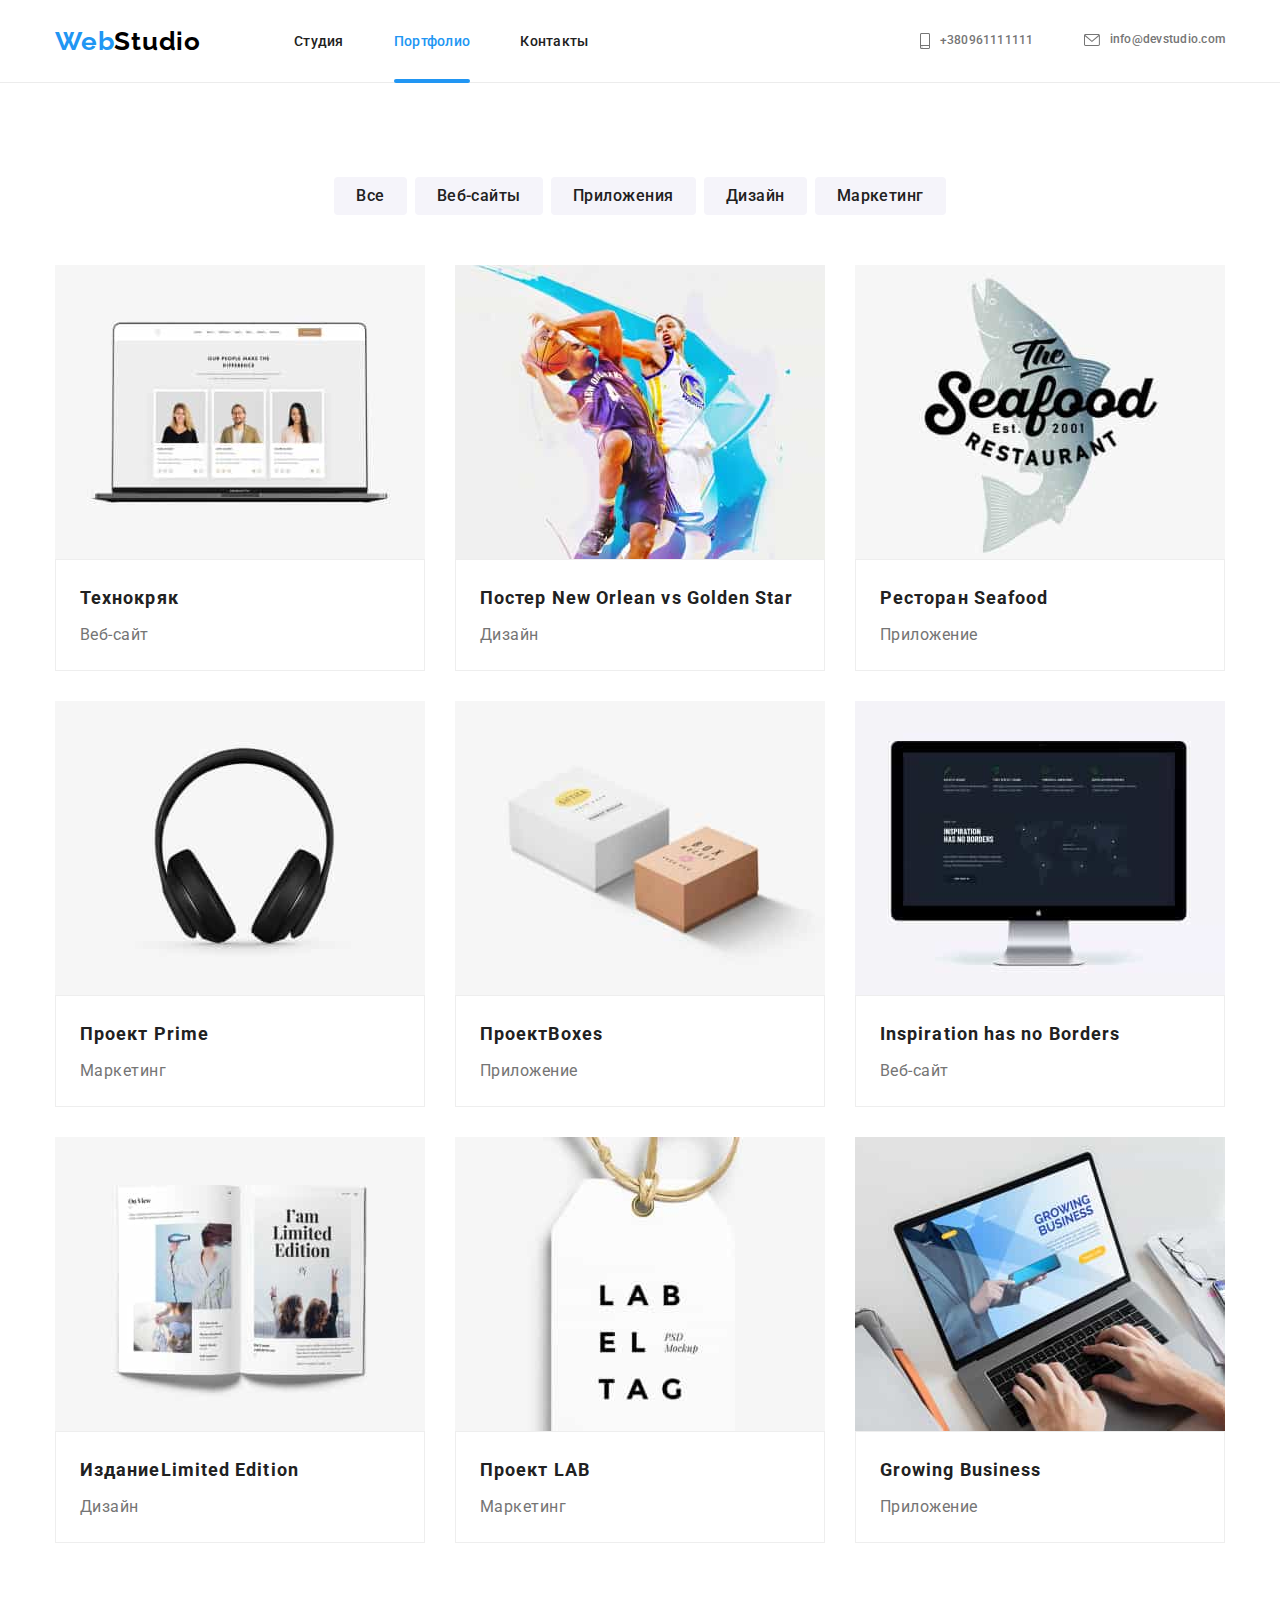
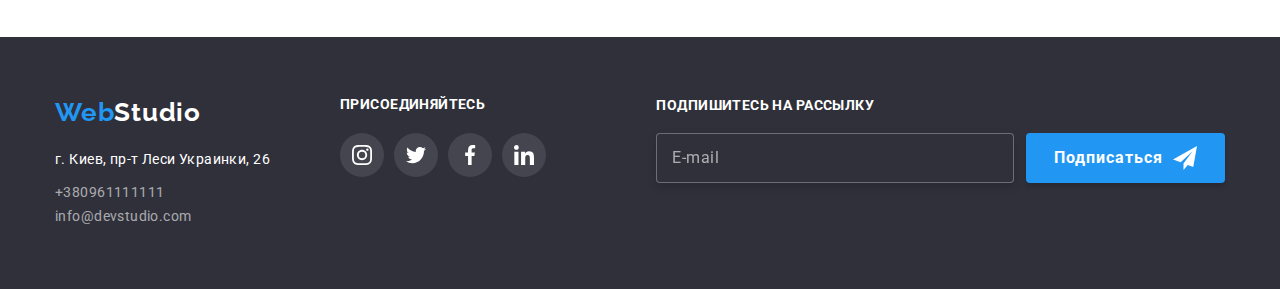
==== commit f9542a18: "Final 2" ====
--- a/portfolio.html
+++ b/portfolio.html
@@ -25,10 +25,10 @@
         
                     <ul class="nav-list">
                         <li class="nav-list__item">
-                            <a href="./index.html" class="nav-list__link current">Студия</a>
+                            <a href="./index.html" class="nav-list__link">Студия</a>
                         </li>
                         <li class="nav-list__item">
-                            <a href="./portfolio.html" class="nav-list__link">Портфолио</a>
+                            <a href="./portfolio.html" class="nav-list__link current">Портфолио</a>
                         </li>
                         <li class="nav-list__item">
                             <a href="#contacts" class="nav-list__link">Контакты</a>
@@ -113,7 +113,7 @@
             <section class="section">
                 <div class="container">
                     <h1 class="visually-hidden">Портфолио</h1>
-                    <ul class="portfolio-btn__list">
+                    <ul class="portfolio-btn">
                         <li class="portfolio-btn__item"><button type="button" class="portfolio__btn">Все</button></li>
                         <li class="portfolio-btn__item"><button type="button" class="portfolio__btn">Веб-сайты</button></li>
                         <li class="portfolio-btn__item"><button type="button" class="portfolio__btn">Приложения</button></li>
--- a/css/main.min.css
+++ b/css/main.min.css
@@ -1,2 +1,2 @@
-:root{--title-color: #212121;--subtitle-color: #757575;--hover-focus-color: #2196f3;--logo-color-light: #ffffff;--logo-color-dark: #000000;--icons: #afb1b8}.visually-hidden{position:absolute;white-space:nowrap;width:1px;height:1px;overflow:hidden;border:0;padding:0;clip:rect(0 0 0 0);clip-path:inset(50%);margin:-1px}body{font-family:'Roboto', sans-serif;color:var(--title-color)}img{display:block;min-width:100%;height:auto}ul{list-style:none;margin:0;padding:0}a{text-decoration:none}p,h1,h2,h3{margin:0}.is-hidden{overflow:hidden;transition-property:translatey(100%);transition-duration:250ms;transition-timing-function:cubic-bezier(0.4, 0, 0.2, 1)}.backdrop{width:100vw;height:100vh;position:fixed;top:0;bottom:0;left:0;right:0;background-color:rgba(0,0,0,0.2);transition-property:background-color,translatey(100%);transition-duration:250ms;transition-timing-function:cubic-bezier(0.4, 0, 0.2, 1)}.backdrop.is-hidden{opacity:0;pointer-events:none;visibility:hidden}.hero-btn{font-weight:700;font-size:16px;line-height:1.87;letter-spacing:0.06em;color:#ffffff;background:var(--hover-focus-color);box-shadow:0px 4px 4px rgba(0,0,0,0.15);border-radius:4px;cursor:pointer;margin-left:auto;margin-right:auto;padding:10px 32px;display:block;border:none;border-radius:4px}.portfolio-btn__list{display:flex;justify-content:center;margin-bottom:50px}.portfolio-btn__list .portfolio-btn__item:not(:first-child){margin-left:8px}.portfolio__btn{font-weight:500;font-size:16px;line-height:1.625;margin-left:auto;margin-right:auto;padding:6px 22px;border:none;text-align:center;letter-spacing:0.03em;color:var(--title-color);background:#f5f4fa;border-radius:4px;transition-property:color, background-color, box-shadow;transition-duration:250ms;transition-timing-function:cubic-bezier(0.4, 0, 0.2, 1)}.portfolio__btn:hover,.portfolio__btn:focus{color:#ffffff;background-color:var(--hover-focus-color);cursor:pointer;box-shadow:0px 3px 1px rgba(0,0,0,0.1),0px 1px 2px rgba(0,0,0,0.08),0px 2px 2px rgba(0,0,0,0.12);border-radius:4px}.container{padding-left:15px;padding-right:15px;margin-left:auto;margin-right:auto}@media screen and (min-width: 480px){.container{width:480px}}@media screen and (min-width: 768px){.container{width:768px}}@media screen and (min-width: 1200px){.container{width:1200px}}@media screen and (max-width: 767px){.footer-form{display:flex;margin-top:60px}.footer-form-area{display:flex;align-items:center;flex-direction:column;font-weight:700;font-size:14px;line-height:16px;letter-spacing:0.03em;text-transform:uppercase;color:#ffffff}.footer-form-box{display:flex;flex-direction:column;margin-top:20px;align-items:center}.footer-form-input{display:flex;justify-content:center;border:1px solid rgba(255,255,255,0.3);filter:drop-shadow(0px 4px 4px rgba(0,0,0,0.15));border-radius:4px;background-color:#2f303a;width:450px;height:50px;padding:15px 15px;cursor:pointer;font-size:14px;line-height:16px;letter-spacing:0.01em;color:rgba(255,255,255,0.6)}.footer-form-input::placeholder{font-size:16px;line-height:1.25;letter-spacing:0.03em;color:rgba(255,255,255,0.6)}.footer-form-btn{margin-top:20px;height:50px;font-weight:700;font-size:16px;line-height:1.87;letter-spacing:0.06em;color:#ffffff;background:var(--hover-focus-color);box-shadow:0px 4px 4px rgba(0,0,0,0.15);border-radius:4px;cursor:pointer;padding:0px 28px;border-radius:4px;display:block;border:none;display:flex;align-items:center;justify-content:center}.footer-form-icon-send{margin-left:10px}}@media screen and (min-width: 768px) and (max-width: 1199px){.footer-form{display:flex;justify-content:center;margin-top:60px}.footer-form-area{display:flex;align-items:center;flex-direction:column;font-weight:700;font-size:14px;line-height:16px;letter-spacing:0.03em;text-transform:uppercase;color:#ffffff}.footer-form-box{display:flex;flex-direction:column;margin-top:20px;align-items:center}.footer-form-input{display:flex;justify-content:center;border:1px solid rgba(255,255,255,0.3);filter:drop-shadow(0px 4px 4px rgba(0,0,0,0.15));border-radius:4px;background-color:#2f303a;width:450px;height:50px;padding:15px 15px;cursor:pointer;font-size:14px;line-height:16px;letter-spacing:0.01em;color:rgba(255,255,255,0.6)}.footer-form-input::placeholder{font-size:16px;line-height:1.25;letter-spacing:0.03em;color:rgba(255,255,255,0.6)}.footer-form-btn{margin-top:20px;height:50px;font-weight:700;font-size:16px;line-height:1.87;letter-spacing:0.06em;color:#ffffff;background:var(--hover-focus-color);box-shadow:0px 4px 4px rgba(0,0,0,0.15);border-radius:4px;cursor:pointer;padding:0px 28px;border-radius:4px;display:block;border:none;display:flex;align-items:center;justify-content:center}.footer-form-icon-send{margin-left:10px}}@media screen and (min-width: 1200px){.footer-form{display:flex;justify-content:center}.footer-form-area{font-weight:700;font-size:14px;line-height:16px;letter-spacing:0.03em;text-transform:uppercase;color:#ffffff}.footer-form-box{display:flex;align-items:center;margin-top:20px}.footer-form-input{display:flex;justify-content:center;border:1px solid rgba(255,255,255,0.3);filter:drop-shadow(0px 4px 4px rgba(0,0,0,0.15));border-radius:4px;background-color:#2f303a;width:358px;height:50px;padding:15px 15px;cursor:pointer;font-size:14px;line-height:16px;letter-spacing:0.01em;color:rgba(255,255,255,0.6)}.footer-form-input::placeholder{font-size:16px;line-height:1.25;letter-spacing:0.03em;color:rgba(255,255,255,0.6)}.footer-form-btn{margin-left:12px;height:50px;font-weight:700;font-size:16px;line-height:1.87;letter-spacing:0.06em;color:#ffffff;background:var(--hover-focus-color);box-shadow:0px 4px 4px rgba(0,0,0,0.15);border-radius:4px;cursor:pointer;padding:0px 28px;border-radius:4px;display:block;border:none;display:flex;align-items:center;justify-content:center}.footer-form-icon-send{margin-left:10px}}.modal-form-checkbox-lable{display:flex;align-items:center;justify-content:center;font-size:14px;line-height:1.71;letter-spacing:0.03em;color:#757575;margin-top:20px;margin-bottom:30px;cursor:pointer}.modal-form-checkbox-lable::before{display:block;content:'';height:15px;width:15px;margin-right:7px;border:1px solid #212121;border-radius:2px}.modal-form-checkbox:checked+.modal-form-checkbox-lable::before{background-image:url("../images/icon-check1.svg");background-color:var(--hover-focus-color);background-size:contain;background-origin:content-box;border-color:var(--hover-focus-color)}.modal-form-checkbox:focus+.modal-form-checkbox-lable::before{outline:1px solid black}.contract{color:var(--hover-focus-color);font-size:14px;line-height:1.71;letter-spacing:0.03em}.modal-form-btn{font-weight:700;font-size:16px;line-height:1.87;letter-spacing:0.06em;color:#ffffff;background:var(--hover-focus-color);box-shadow:0px 4px 4px rgba(0,0,0,0.15);border-radius:4px;cursor:pointer;margin-left:auto;margin-right:auto;padding:10px 55px;display:block;border:none;border-radius:4px;cursor:pointer}.modal-form{display:flex;flex-direction:column}.modal-form__area{font-size:12px;line-height:14px;letter-spacing:0.01em;color:#757575;margin-bottom:10px}.moda-form-box{position:relative;margin-top:4px;display:block}.modal-form-input{width:100%;height:40px;border:1px solid rgba(33,33,33,0.2);border-radius:4px;padding-left:42px;cursor:pointer;transition-property:border-color;transition-duration:250ms;transition-timing-function:cubic-bezier(0.4, 0, 0.2, 1)}.modal-form-input:hover,.modal-form-input:focus{border-color:var(--hover-focus-color);outline:none}.modal-form-massege{display:block;width:100%;height:120px;padding:12px 16px;border:1px solid rgba(33,33,33,0.2);border-radius:4px;margin-top:4px;resize:none;cursor:pointer;transition-property:border-color;transition-duration:250ms;transition-timing-function:cubic-bezier(0.4, 0, 0.2, 1)}.modal-form-massege::placeholder{font-size:14px;line-height:16px;letter-spacing:0.01em;color:rgba(117,117,117,0.5)}.modal-form-massege:hover,.modal-form-massege:focus{border-color:var(--hover-focus-color);outline:none}.modal-form-icons{fill:#212121;position:absolute;top:50%;left:12px;transform:translateY(-50%);transition-property:fill, border-color;transition-duration:250ms;transition-timing-function:cubic-bezier(0.4, 0, 0.2, 1)}.modal-form-input:hover+.modal-form-icons,.modal-form-input:focus+.modal-form-icons{fill:var(--hover-focus-color)}.moda-form-box{position:relative;margin-top:4px;display:block}.contract{color:var(--hover-focus-color);font-size:14px;line-height:1.71;letter-spacing:0.03em}.project-box{position:relative;overflow:hidden}.overlay{position:absolute;top:0;left:0;width:100%;height:100%;padding:63px 24px;background-color:rgba(33,150,243,0.9);transition-property:translatey(100%);transform:translatey(100%);transition-duration:250ms;transition-timing-function:cubic-bezier(0.4, 0, 0.2, 1)}.overlay>p{color:#ffffff;font-size:18px;line-height:1.56;letter-spacing:0.03em}@media screen and (max-width: 767px){.section{padding-top:60px;padding-bottom:60px}}@media screen and (min-width: 768px){.section{padding-top:60px;padding-bottom:60px}}@media screen and (min-width: 1200px){.section{padding-top:94px;padding-bottom:94px}}@media screen and (max-width: 767px){.footer-logo{display:flex;justify-content:center;font-family:'Raleway';font-weight:700;font-size:24px;line-height:1.16;letter-spacing:0.03em;color:var(--logo-color-light)}}@media screen and (min-width: 768px) and (max-width: 1199px){.footer-logo{display:flex;justify-content:center;font-family:'Raleway';font-weight:700;font-size:24px;line-height:1.16;letter-spacing:0.03em;color:var(--logo-color-light)}}@media screen and (min-width: 1200px){.footer-logo{font-family:'Raleway';font-weight:700;font-size:26px;line-height:1.19;letter-spacing:0.03em;color:var(--logo-color-light)}}.logo-header{font-family:'Raleway';font-weight:700;font-size:26px;line-height:1.19;letter-spacing:0.03em;color:var(--logo-color-dark);margin-right:88px}@media screen and (min-width: 1200px){.logo-header{margin-right:93px}}.logo-color{color:var(--hover-focus-color)}.site-nav{display:flex;align-items:center}.nav-list{display:flex;align-items:center;padding-top:32px;padding-bottom:32px}@media screen and (max-width: 767px){.nav-list{display:none}}.nav-list__item:not(:last-child){margin-right:50px}.nav-list .nav-list__link{font-weight:500;font-size:14px;line-height:1.14;letter-spacing:0.02em;cursor:pointer}.nav-list .current{color:var(--hover-focus-color)}.nav-list__link{color:var(--title-color);transition-property:color;transition-duration:250ms;transition-timing-function:cubic-bezier(0.4, 0, 0.2, 1)}.nav-list__link:hover,.nav-list__link:focus{color:var(--hover-focus-color);cursor:pointer}.nav-list__link.current{position:relative}.nav-list__link.current::after{content:'';display:block;width:100%;height:4px;background-color:#2196f3;border-radius:2px;position:absolute;bottom:-34px}.contacts-list{margin-left:auto}@media screen and (max-width: 768px){.contacts-list{display:none}}@media screen and (min-width: 1200px){.contacts-list{display:flex}}@media screen and (min-width: 1200px){.contacts-list__item:not(:last-child){margin-right:50px}}.contacts-list__link{font-weight:500;font-size:14px;line-height:1.14;letter-spacing:0.02em;color:var(--subtitle-color);padding-top:5px;padding-bottom:5px;display:flex;align-items:center;transition-property:color;transition-duration:250ms;transition-timing-function:cubic-bezier(0.4, 0, 0.2, 1)}@media screen and (min-width: 768px){.contacts-list__link{font-size:12px;line-height:1.16}}.contacts-list__link:hover,.contacts-list__link:focus{color:var(--hover-focus-color);cursor:pointer}.contacts-list__link__icon{margin-right:8px;fill:currentColor}@media screen and (min-width: 1200px){.contacts-list__link__icon{margin-right:10px}}@media screen and (max-width: 767px){.footer-connect{margin-top:60px}.footer-connect-title{display:flex;justify-content:center;color:#ffffff;font-weight:700;font-size:14px;line-height:1.14;letter-spacing:0.03em;text-transform:uppercase;margin-bottom:20px}.footer-connect-social{display:flex}.footer-connect-social__item:not(:first-child){margin-left:10px}.footer-connect-social__links{display:flex;justify-content:center;align-items:center;fill:#ffffff;width:44px;height:44px;border-radius:50px;background-color:rgba(255,255,255,0.1);transition-property:background-color, fill;transition-duration:250ms;transition-timing-function:cubic-bezier(0.4, 0, 0.2, 1)}.footer-connect-social__links:hover,.footer-connect-social__links:focus{fill:#ffffff;background-color:var(--hover-focus-color)}.footer-connect-social__icons{width:20px;height:20px}}.footer-connect-title{color:#ffffff;font-weight:700;font-size:14px;line-height:1.14;letter-spacing:0.03em;text-transform:uppercase;margin-bottom:20px}.footer-connect-social{display:flex}.footer-connect-social__item:not(:first-child){margin-left:10px}.footer-connect-social__links{display:flex;justify-content:center;align-items:center;fill:#ffffff;width:44px;height:44px;border-radius:50px;background-color:rgba(255,255,255,0.1);transition-property:background-color, fill;transition-duration:250ms;transition-timing-function:cubic-bezier(0.4, 0, 0.2, 1)}.footer-connect-social__links:hover,.footer-connect-social__links:focus{fill:#ffffff;background-color:var(--hover-focus-color)}.footer-connect-social__icons{width:20px;height:20px}@media screen and (min-width: 768px) and (max-width: 1199px){.footer-connect-title{display:flex;justify-content:center;color:#ffffff;font-weight:700;font-size:14px;line-height:1.14;letter-spacing:0.03em;text-transform:uppercase;margin-bottom:20px}.footer-connect-social{display:flex}.footer-connect-social__item:not(:first-child){margin-left:10px}.footer-connect-social__links{display:flex;justify-content:center;align-items:center;fill:#ffffff;width:44px;height:44px;border-radius:50px;background-color:rgba(255,255,255,0.1);transition-property:background-color, fill;transition-duration:250ms;transition-timing-function:cubic-bezier(0.4, 0, 0.2, 1)}.footer-connect-social__links:hover,.footer-connect-social__links:focus{fill:#ffffff;background-color:var(--hover-focus-color)}.footer-connect-social__icons{width:20px;height:20px}.footer-connect-title{color:#ffffff;font-weight:700;font-size:14px;line-height:1.14;letter-spacing:0.03em;text-transform:uppercase;margin-bottom:20px}.footer-connect-social{display:flex}.footer-connect-social__item:not(:first-child){margin-left:10px}.footer-connect-social__links{display:flex;justify-content:center;align-items:center;fill:#ffffff;width:44px;height:44px;border-radius:50px;background-color:rgba(255,255,255,0.1);transition-property:background-color, fill;transition-duration:250ms;transition-timing-function:cubic-bezier(0.4, 0, 0.2, 1)}.footer-connect-social__links:hover,.footer-connect-social__links:focus{fill:#ffffff;background-color:var(--hover-focus-color)}.footer-connect-social__icons{width:20px;height:20px}}@media screen and (min-width: 1200px){.footer-connect{margin-left:70px}.footer-connect-title{display:flex;color:#ffffff;font-weight:700;font-size:14px;line-height:1.14;letter-spacing:0.03em;text-transform:uppercase;margin-bottom:20px}.footer-connect-social{display:flex}.footer-connect-social__item:not(:first-child){margin-left:10px}.footer-connect-social__links{display:flex;justify-content:center;align-items:center;fill:#ffffff;width:44px;height:44px;border-radius:50px;background-color:rgba(255,255,255,0.1);transition-property:background-color, fill;transition-duration:250ms;transition-timing-function:cubic-bezier(0.4, 0, 0.2, 1)}.footer-connect-social__links:hover,.footer-connect-social__links:focus{fill:#ffffff;background-color:var(--hover-focus-color)}.footer-connect-social__icons{width:20px;height:20px}.footer-connect-title{color:#ffffff;font-weight:700;font-size:14px;line-height:1.14;letter-spacing:0.03em;text-transform:uppercase;margin-bottom:20px}.footer-connect-social{display:flex}.footer-connect-social__item:not(:first-child){margin-left:10px}.footer-connect-social__links{display:flex;justify-content:center;align-items:center;fill:#ffffff;width:44px;height:44px;border-radius:50px;background-color:rgba(255,255,255,0.1);transition-property:background-color, fill;transition-duration:250ms;transition-timing-function:cubic-bezier(0.4, 0, 0.2, 1)}.footer-connect-social__links:hover,.footer-connect-social__links:focus{fill:#ffffff;background-color:var(--hover-focus-color)}.footer-connect-social__icons{width:20px;height:20px}}@media screen and (max-width: 767px){.footer-contacts__list{display:flex;flex-direction:column;align-items:center;margin-top:20px}.footer-contacts__list .footer-contacts__item{margin-bottom:9px}.footer-contact__address{font-style:normal;font-size:14px;line-height:1.71;letter-spacing:0.03em;color:#ffffff}.footer-contact__tel{font-style:normal;font-size:14px;line-height:1.71;letter-spacing:0.03em;color:rgba(255,255,255,0.6)}.footer-contact__mail{font-style:normal;font-size:14px;line-height:1.71;letter-spacing:0.03em;color:rgba(255,255,255,0.6)}}.footer-contacts__list{margin-top:20px}.footer-contacts__list .footer-contacts__item{margin-bottom:9px}@media screen and (min-width: 768px) and (max-width: 1199px){.footer-contacts__list{display:flex;flex-direction:column;align-items:center;margin-top:20px}.footer-contacts__list .footer-contacts__item{margin-bottom:9px}.footer-contact__address{font-style:normal;font-size:14px;line-height:1.71;letter-spacing:0.03em;color:#ffffff}.footer-contact__tel{font-style:normal;font-size:14px;line-height:1.71;letter-spacing:0.03em;color:rgba(255,255,255,0.6)}.footer-contact__mail{font-style:normal;font-size:14px;line-height:1.71;letter-spacing:0.03em;color:rgba(255,255,255,0.6)}.footer-contacts__list{margin-top:20px}.footer-contacts__list .footer-contacts__item{margin-bottom:9px}}@media screen and (min-width: 1200px){.footer-contacts__list{display:flex;flex-direction:column;margin-top:20px}.footer-contacts__list .footer-contacts__item{margin-bottom:9px}.footer-contact__address{font-style:normal;font-size:14px;line-height:1.71;letter-spacing:0.03em;color:#ffffff}.footer-contact__tel{font-style:normal;font-size:14px;line-height:1.71;letter-spacing:0.03em;color:rgba(255,255,255,0.6)}.footer-contact__mail{font-style:normal;font-size:14px;line-height:1.71;letter-spacing:0.03em;color:rgba(255,255,255,0.6)}.footer-contacts__list{margin-top:20px}.footer-contacts__list .footer-contacts__item{margin-bottom:9px}}.project-information{background:#ffffff;border:1px solid #eeeeee;padding-left:24px;padding-top:20px;padding-bottom:20px;padding-right:24px}.project-information__name{font-weight:700;font-size:18px;line-height:2;letter-spacing:0.06em;color:#212121}.project-information__type{font-size:16px;line-height:1.87;letter-spacing:0.03em;color:var(--subtitle-color);margin-top:4px}.burger-btn{background-color:transparent;cursor:pointer;border:none;padding:0;line-height:0}@media screen and (min-width: 768px){.burger-btn{display:none}}.burger-btn__icon:hover,.burger-btn__icon:focus{fill:var(--hover-focus-color)}.footer{background-color:#2f303a;padding-top:60px;padding-bottom:60px}@media screen and (max-width: 767px){.flex{display:flex;flex-direction:column;align-items:center;justify-content:center}}@media screen and (min-width: 768px) and (max-width: 1199px){.flex__contact__connect{display:flex;justify-content:space-around;margin-bottom:60px}}@media screen and (min-width: 1200px){.flex{display:flex;justify-content:space-between}.flex__contact__connect{display:flex}}.header{align-items:center;border-bottom:1px solid #ececec}@media screen and (min-width: 768px){.header{padding-top:26;padding-bottom:26}}@media screen and (min-width: 1200px){.header{padding-top:24;padding-bottom:24}}.header .container{display:flex;align-items:center}.header__container{justify-content:space-between}.mobile-menu{position:fixed;z-index:100;top:0;left:0;width:100vw;height:100vh;padding:48px 40px;background-color:#ffffff;opacity:0;visibility:hidden;pointer-events:none;transition-property:visibility, opacity, background-color;transition-duration:250ms;transition-timing-function:cubic-bezier(0.4, 0, 0.2, 1)}.mobile-menu.is-open{opacity:1;visibility:visible;pointer-events:all}.mobile-close-btn{position:absolute;top:10px;right:15px;background-color:transparent;cursor:pointer;border:none;padding:0;line-height:0}@media screen and (max-width: 767px){.regular-customers-title{font-weight:700;font-size:28px;line-height:1.17;text-align:center;letter-spacing:0.03em;color:var(--title-color);margin-bottom:30px}.regular-customers{display:flex;flex-wrap:wrap;justify-content:center}}@media screen and (max-width: 767px) and (max-width: 1199px){.regular-customers__item:nth-child(2n){margin-left:30px}.regular-customers__item:nth-child(-n+4){margin-bottom:30px}}@media screen and (max-width: 767px){.regular-customers .regular-customers__item{width:210px;height:92px}.regular-customers .regular-customers__link{display:flex;justify-content:center;align-items:center;border:1px solid #afb1b8;border-radius:4px;width:100%;height:100%;color:var(--icons);transition-property:color, border, fill;transition-duration:250ms;transition-timing-function:cubic-bezier(0.4, 0, 0.2, 1)}.regular-customers .regular-customers__link:hover,.regular-customers .regular-customers__link:focus{color:var(--hover-focus-color);border-color:var(--hover-focus-color)}.regular-customers .regular-customers__icon{fill:currentColor}}@media screen and (min-width: 768px){.regular-customers-title{font-weight:700;font-size:28px;line-height:1.17;text-align:center;letter-spacing:0.03em;color:var(--title-color);margin-bottom:30px}.regular-customers{display:flex;flex-wrap:wrap;justify-content:center}}@media screen and (min-width: 768px) and (max-width: 1199px){.regular-customers__item:nth-child(-n+2){margin-right:30px}.regular-customers__item:nth-child(5n){margin-left:30px;margin-right:30px}.regular-customers__item:nth-child(-n+4){margin-bottom:30px}}@media screen and (min-width: 768px){.regular-customers .regular-customers__item{width:226px;height:92px}.regular-customers .regular-customers__link{display:flex;justify-content:center;align-items:center;border:1px solid #afb1b8;border-radius:4px;width:100%;height:100%;color:var(--icons);transition-property:color, border, fill;transition-duration:250ms;transition-timing-function:cubic-bezier(0.4, 0, 0.2, 1)}.regular-customers .regular-customers__link:hover,.regular-customers .regular-customers__link:focus{color:var(--hover-focus-color);border-color:var(--hover-focus-color)}.regular-customers .regular-customers__icon{fill:currentColor}}@media screen and (min-width: 1200px){.regular-customers-title{font-weight:700;font-size:36px;line-height:1.16;text-align:center;letter-spacing:0.03em;color:var(--title-color);margin-bottom:50px}.regular-customers{display:flex;justify-content:center}.regular-customers .regular-customers__item{width:170px;height:92px}.regular-customers .regular-customers__item:not(:last-child){margin-right:30px}.regular-customers .regular-customers__link{display:flex;justify-content:center;align-items:center;border:1px solid #afb1b8;border-radius:4px;width:100%;height:100%;color:var(--icons);transition-property:color, border, fill;transition-duration:250ms;transition-timing-function:cubic-bezier(0.4, 0, 0.2, 1)}.regular-customers .regular-customers__link:hover,.regular-customers .regular-customers__link:focus{color:var(--hover-focus-color);border-color:var(--hover-focus-color)}.regular-customers .regular-customers__icon{fill:currentColor}}.team{background-color:#f5f4fa}@media screen and (max-width: 767px){.team-title{font-weight:700;font-size:28px;line-height:1.17;text-align:center;letter-spacing:0.03em;color:var(--title-color);margin-bottom:30px}.team-list{display:flex;flex-direction:column;text-align:center;justify-content:center}.team-list__user{background:#ffffff;box-shadow:0px 1px 3px rgba(0,0,0,0.12),0px 1px 1px rgba(0,0,0,0.14),0px 2px 1px rgba(0,0,0,0.2);border-radius:0px 0px 4px 4px}.team-list__user:not(:first-child){margin-top:30px}.team-list__user__image{width:450px}.user-information{padding-top:30px;padding-bottom:30px}.user-information__name{font-weight:500;font-size:16px;line-height:1.19;letter-spacing:0.03em;color:var(--title-color);margin-bottom:10px}.user-information__job{font-size:16px;line-height:1.19;letter-spacing:0.03em;color:var(--subtitle-color);margin-bottom:16px}.user-information-social{display:flex;justify-content:center}.user-information-social__item:not(:first-child){margin-left:10px}.user-information-social__links{display:flex;justify-content:center;align-items:center;fill:var(--icons);width:44px;height:44px;border-radius:50px;transition-property:fill, background-color;transition-duration:250ms;transition-timing-function:cubic-bezier(0.4, 0, 0.2, 1)}.user-information-social__links:hover,.user-information-social__links:focus{fill:#ffffff;background-color:var(--hover-focus-color)}.user-information-social__icon{width:20px;height:20px}}@media screen and (min-width: 768px){.team-title{font-weight:700;font-size:28px;line-height:1.17;text-align:center;letter-spacing:0.03em;color:var(--title-color);margin-bottom:30px}.team-list{display:flex;flex-wrap:wrap;text-align:center;justify-content:center}}@media screen and (min-width: 768px) and (max-width: 1199px){.team-list__user:nth-child(2n+1){margin-right:30px}.team-list__user:nth-child(-n+2){margin-bottom:30px}}@media screen and (min-width: 768px){.team-list__user{background:#ffffff;box-shadow:0px 1px 3px rgba(0,0,0,0.12),0px 1px 1px rgba(0,0,0,0.14),0px 2px 1px rgba(0,0,0,0.2);border-radius:0px 0px 4px 4px}.team-list__user__image{width:354px}.team-list .user-information{padding-top:30px;padding-bottom:30px}.team-list .user-information__name{font-weight:500;font-size:16px;line-height:1.19;letter-spacing:0.03em;color:var(--title-color);margin-bottom:10px}.team-list .user-information__job{font-size:16px;line-height:1.19;letter-spacing:0.03em;color:var(--subtitle-color);margin-bottom:16px}.team-list .user-information-social{display:flex;justify-content:center}.team-list .user-information-social__item:not(:first-child){margin-left:10px}.team-list .user-information-social__links{display:flex;justify-content:center;align-items:center;fill:var(--icons);width:44px;height:44px;border-radius:50px;transition-property:fill, background-color;transition-duration:250ms;transition-timing-function:cubic-bezier(0.4, 0, 0.2, 1)}.team-list .user-information-social__links:hover,.team-list .user-information-social__links:focus{fill:#ffffff;background-color:var(--hover-focus-color)}.team-list .user-information-social__icon{width:20px;height:20px}}@media screen and (min-width: 1200px){.team-title{font-weight:700;font-size:36px;line-height:1.16;text-align:center;letter-spacing:0.03em;color:var(--title-color);margin-bottom:50px}.team-list{display:flex;text-align:center}.team-list__user{background:#ffffff;box-shadow:0px 1px 3px rgba(0,0,0,0.12),0px 1px 1px rgba(0,0,0,0.14),0px 2px 1px rgba(0,0,0,0.2);border-radius:0px 0px 4px 4px}.team-list__user:not(:first-child){margin-left:30px}.team-list__user__image{width:270px}.user-information{padding-top:30px;padding-bottom:30px}.user-information__name{font-weight:500;font-size:16px;line-height:1.19;letter-spacing:0.03em;color:var(--title-color);width:270px;margin-bottom:10px}.user-information__job{font-size:16px;line-height:1.19;letter-spacing:0.03em;color:var(--subtitle-color);margin-bottom:16px}.user-information-social{display:flex;justify-content:center}.user-information-social__item:not(:first-child){margin-left:10px}.user-information-social__links{display:flex;justify-content:center;align-items:center;fill:var(--icons);width:44px;height:44px;border-radius:50px;transition-property:fill, background-color;transition-duration:250ms;transition-timing-function:cubic-bezier(0.4, 0, 0.2, 1)}.user-information-social__links:hover,.user-information-social__links:focus{fill:#ffffff;background-color:var(--hover-focus-color)}.user-information-social__icon{width:20px;height:20px}}.work{padding-top:0}@media screen and (max-width: 1199px){.work{display:none}}.work-title{font-weight:700;font-size:36px;line-height:1.16;text-align:center;letter-spacing:0.03em;color:var(--title-color);margin-bottom:50px}.image-list{display:flex}.image-list__item{position:relative}.image-list__item:not(:last-child){margin-right:30px}.image-list__item__title{display:flex;align-items:center;justify-content:center;position:absolute;text-transform:uppercase;height:70px;font-weight:700;font-size:14px;line-height:1.14;text-align:center;letter-spacing:0.03em;text-transform:uppercase;width:100%;bottom:0;background-color:rgba(47,48,58,0.8);text-align:center;color:#ffffff}@media screen and (max-width: 767px){.list-advantages{display:flex;flex-direction:column;align-items:center}.list-advantages__item:not(:last-child){margin-bottom:30px}.list-advantages__icon{width:450px;height:120px;background:#f5f4fa;border-radius:4px;margin-bottom:30px;display:flex;align-items:center;justify-content:center}.list-advantages__item__title{font-weight:700;font-size:14px;line-height:1.14;letter-spacing:0.03em;text-transform:uppercase;color:var(--title-color);margin-bottom:10px;display:flex;justify-content:center}.list-advantages__item__text{font-size:14px;line-height:1.71;letter-spacing:0.03em;color:var(--subtitle-color);width:450px}}@media screen and (min-width: 768px){.list-advantages{display:flex;flex-wrap:wrap;justify-content:center}}@media screen and (min-width: 768px) and (max-width: 1199px){.list-advantages__item:nth-child(2n+1){margin-right:30px}.list-advantages__item:nth-child(-n+2){margin-bottom:30px}}@media screen and (min-width: 768px){.list-advantages__icon{width:354px;height:120px;background:#f5f4fa;border-radius:4px;margin-bottom:30px;display:flex;align-items:center;justify-content:center}.list-advantages__item__title{font-weight:700;font-size:14px;line-height:1.14;letter-spacing:0.03em;text-transform:uppercase;color:var(--title-color);margin-bottom:10px}.list-advantages__item__text{font-size:14px;line-height:1.71;letter-spacing:0.03em;color:var(--subtitle-color);width:354px}}@media screen and (min-width: 1200px){.list-advantages{display:flex;justify-content:center}.list-advantages__item:not(:first-child){margin-left:30px}.list-advantages__icon{width:270px;height:120px;background:#f5f4fa;border-radius:4px;margin-bottom:30px;display:flex;align-items:center;justify-content:center}.list-advantages__item__title{font-weight:700;font-size:14px;line-height:1.14;letter-spacing:0.03em;text-transform:uppercase;color:var(--title-color);margin-bottom:10px}.list-advantages__item__text{font-size:14px;line-height:1.71;letter-spacing:0.03em;color:var(--subtitle-color);width:270px}}.hero{background-image:linear-gradient(rgba(47,48,58,0.4), rgba(47,48,58,0.4)),url(../images/hero.jpg);padding-top:118px;padding-bottom:118px;margin-left:auto;margin-right:auto;background-image:url("../images/hero/hero.jpg");background-repeat:no-repeat;background-size:cover;max-width:1600px;background-position:center;background-color:#2f303a;max-width:480px;height:400px}@media screen and (min-device-pixel-ratio: 2), (min-resolution: 192dpi), (min-resolution: 2dppx){.hero{background-image:url("../images/hero/hero2x.jpg")}}@media screen and (min-width: 768px){.hero{background-image:url("../images/hero/hero-tablet.jpg");max-width:768px}}@media screen and (min-width: 768px) and (min-device-pixel-ratio: 2), screen and (min-width: 768px) and (min-resolution: 192dpi), screen and (min-width: 768px) and (min-resolution: 2dppx){.hero{background-image:url("../images/hero/hero-tablet2x.jpg")}}@media screen and (min-width: 1200px){.hero{padding-top:200px;padding-bottom:200px;background-image:url("../images/hero/hero-desktop.jpg");max-width:1600px;height:600px}}@media screen and (min-width: 1200px) and (min-device-pixel-ratio: 2), screen and (min-width: 1200px) and (min-resolution: 192dpi), screen and (min-width: 1200px) and (min-resolution: 2dppx){.hero{background-image:url("../images/hero/hero-desktop2x.jpg")}}.hero-title{font-weight:900;font-size:26px;line-height:1.62;text-align:center;letter-spacing:0.06em;text-transform:uppercase;color:#ffffff;margin-bottom:30px}@media screen and (min-width: 768px){.hero-title{font-weight:900;font-size:26px;line-height:1.62;text-align:center;letter-spacing:0.06em;text-transform:uppercase;color:#ffffff;margin-bottom:30px}}@media screen and (min-width: 1200px){.hero-title{font-weight:900;font-size:44px;line-height:1.36;text-align:center;letter-spacing:0.06em;text-transform:uppercase;color:#ffffff;margin-bottom:30px}}.modal{background-color:#ffffff;position:absolute;border-radius:4px;top:50%;left:50%;transform:translate(-50%, -50%);padding:40px}.modal-close-btn{display:flex;align-items:center;justify-content:center;position:absolute;top:8px;right:8px;height:30px;width:30px;border:1px solid rgba(0,0,0,0.1);border-radius:50%;transition-property:fill;transition:color 250ms cubic-bezier(0.4, 0, 0.2, 1);background-color:white}.modal-close__icon:hover,.modal-close__icon:focus{fill:var(--hover-focus-color)}.modal-form{display:flex;flex-direction:column}.modal-form-title{font-size:20px;font-weight:700;line-height:23px;letter-spacing:0.03em;color:#212121;text-align:center;margin-bottom:12px}.project-list{display:flex;flex-wrap:wrap;margin-left:-30px;margin-top:-30px}.project-list__item{flex-basis:calc(100% / 3 - 30px);margin-left:30px;margin-top:30px}.project-list__link{display:block;transition-property:box-shadow;transition-duration:250ms;transition-timing-function:cubic-bezier(0.4, 0, 0.2, 1)}.project-list__link:hover,.project-list__link:focus{box-shadow:0px 1px 1px rgba(0,0,0,0.12),0px 4px 4px rgba(0,0,0,0.06),1px 4px 6px rgba(0,0,0,0.16)}.project-list__link:hover .overlay,.project-list__link:focus .overlay{transform:translatey(0)}.mobile-menu{position:fixed;z-index:100;top:0;left:0;width:100vw;height:100vh;padding:48px 40px;background-color:#ffffff;display:flex;flex-direction:column;justify-content:space-between;opacity:0;visibility:hidden;pointer-events:none;transition-property:visibility, opacity, background-color;transition-duration:250ms;transition-timing-function:cubic-bezier(0.4, 0, 0.2, 1)}.mobile-menu__nav{display:flex}.mobile-menu__nav__item{font-weight:500;font-size:40px;line-height:1.18;text-align:left;letter-spacing:0.02em}.mobile-menu__nav__item:not(:last-child){margin-bottom:32px}.mobile-menu__nav__link{color:#212121;transition-property:color;transition-duration:250ms;transition-timing-function:cubic-bezier(0.4, 0, 0.2, 1)}.mobile-menu__nav__link:hover,.mobile-menu__nav__link:focus{color:var(--hover-focus-color)}.mobile-close-btn:hover,.mobile-close-btn:focus{fill:var(--hover-focus-color);cursor:pointer}.mobile-menu-contacts{display:flex;flex-direction:column}.mobile-menu-contacts__item:not(:last-child){padding-bottom:32px}.mobile-menu-contacts__link__tel{font-weight:500;font-size:34px;line-height:1.17;letter-spacing:0.02em;color:#2196f3}.mobile-menu-contacts__link__mail{font-weight:500;font-size:24px;line-height:1.16;letter-spacing:0.02em;color:#757575}.mobile-menu-social{display:flex;justify-content:space-between;margin-top:64px}.mobile-menu-social__link{font-weight:500;font-size:18px;line-height:1.22;letter-spacing:0.02em;color:#2196f3}.mobile-menu.is-open{opacity:1;visibility:visible;pointer-events:all}
+:root{--title-color: #212121;--subtitle-color: #757575;--hover-focus-color: #2196f3;--logo-color-light: #ffffff;--logo-color-dark: #000000;--icons: #afb1b8}.visually-hidden{position:absolute;white-space:nowrap;width:1px;height:1px;overflow:hidden;border:0;padding:0;clip:rect(0 0 0 0);clip-path:inset(50%);margin:-1px}body{font-family:'Roboto', sans-serif;color:var(--title-color)}img{display:block;min-width:100%;height:auto}ul{list-style:none;margin:0;padding:0}a{text-decoration:none}p,h1,h2,h3{margin:0}.is-hidden{overflow:hidden;transition-property:translatey(100%);transition-duration:250ms;transition-timing-function:cubic-bezier(0.4, 0, 0.2, 1)}.backdrop{width:100vw;height:100vh;position:fixed;top:0;bottom:0;left:0;right:0;background-color:rgba(0,0,0,0.2);transition-property:background-color,translatey(100%);transition-duration:250ms;transition-timing-function:cubic-bezier(0.4, 0, 0.2, 1)}.backdrop.is-hidden{opacity:0;pointer-events:none;visibility:hidden}.hero-btn{font-weight:700;font-size:16px;line-height:1.87;letter-spacing:0.06em;color:#ffffff;background:var(--hover-focus-color);box-shadow:0px 4px 4px rgba(0,0,0,0.15);border-radius:4px;cursor:pointer;margin-left:auto;margin-right:auto;padding:10px 32px;display:block;border:none;border-radius:4px}@media screen and (max-width: 767px){.portfolio-btn{display:flex;flex-wrap:wrap;justify-content:flex-start;margin-bottom:40px}.portfolio-btn__item:not(:last-child){margin-right:8px}.portfolio-btn__item:nth-child(-n+3){margin-bottom:15px}.portfolio__btn{font-weight:500;font-size:16px;line-height:1.625;margin-left:auto;margin-right:auto;padding:6px 22px;border:none;text-align:center;letter-spacing:0.03em;color:var(--title-color);background:#f5f4fa;border-radius:4px;transition-property:color, background-color, box-shadow;transition-duration:250ms;transition-timing-function:cubic-bezier(0.4, 0, 0.2, 1)}.portfolio__btn:hover,.portfolio__btn:focus{color:#ffffff;background-color:var(--hover-focus-color);cursor:pointer;box-shadow:0px 3px 1px rgba(0,0,0,0.1),0px 1px 2px rgba(0,0,0,0.08),0px 2px 2px rgba(0,0,0,0.12);border-radius:4px}}@media screen and (min-width: 768px) and (max-width: 1199px){.portfolio-btn{display:flex;flex-wrap:wrap;justify-content:center;margin-bottom:50px}.portfolio-btn__item:not(:last-child){margin-right:8px}.portfolio__btn{font-weight:500;font-size:16px;line-height:1.625;margin-left:auto;margin-right:auto;padding:6px 22px;border:none;text-align:center;letter-spacing:0.03em;color:var(--title-color);background:#f5f4fa;border-radius:4px;transition-property:color, background-color, box-shadow;transition-duration:250ms;transition-timing-function:cubic-bezier(0.4, 0, 0.2, 1)}.portfolio__btn:hover,.portfolio__btn:focus{color:#ffffff;background-color:var(--hover-focus-color);cursor:pointer;box-shadow:0px 3px 1px rgba(0,0,0,0.1),0px 1px 2px rgba(0,0,0,0.08),0px 2px 2px rgba(0,0,0,0.12);border-radius:4px}}@media screen and (min-width: 1200px){.portfolio-btn{display:flex;flex-wrap:wrap;justify-content:center;margin-bottom:50px}.portfolio-btn__item:not(:last-child){margin-right:8px}.portfolio__btn{font-weight:500;font-size:16px;line-height:1.625;margin-left:auto;margin-right:auto;padding:6px 22px;border:none;text-align:center;letter-spacing:0.03em;color:var(--title-color);background:#f5f4fa;border-radius:4px;transition-property:color, background-color, box-shadow;transition-duration:250ms;transition-timing-function:cubic-bezier(0.4, 0, 0.2, 1)}.portfolio__btn:hover,.portfolio__btn:focus{color:#ffffff;background-color:var(--hover-focus-color);cursor:pointer;box-shadow:0px 3px 1px rgba(0,0,0,0.1),0px 1px 2px rgba(0,0,0,0.08),0px 2px 2px rgba(0,0,0,0.12);border-radius:4px}}.container{padding-left:15px;padding-right:15px;margin-left:auto;margin-right:auto}@media screen and (min-width: 480px){.container{width:480px}}@media screen and (min-width: 768px){.container{width:768px}}@media screen and (min-width: 1200px){.container{width:1200px}}@media screen and (max-width: 767px){.footer-form{display:flex;margin-top:60px}.footer-form-area{display:flex;align-items:center;flex-direction:column;font-weight:700;font-size:14px;line-height:16px;letter-spacing:0.03em;text-transform:uppercase;color:#ffffff}.footer-form-box{display:flex;flex-direction:column;margin-top:20px;align-items:center}.footer-form-input{display:flex;justify-content:center;border:1px solid rgba(255,255,255,0.3);filter:drop-shadow(0px 4px 4px rgba(0,0,0,0.15));border-radius:4px;background-color:#2f303a;width:450px;height:50px;padding:15px 15px;cursor:pointer;font-size:14px;line-height:16px;letter-spacing:0.01em;color:rgba(255,255,255,0.6)}.footer-form-input::placeholder{font-size:16px;line-height:1.25;letter-spacing:0.03em;color:rgba(255,255,255,0.6)}.footer-form-btn{margin-top:20px;height:50px;font-weight:700;font-size:16px;line-height:1.87;letter-spacing:0.06em;color:#ffffff;background:var(--hover-focus-color);box-shadow:0px 4px 4px rgba(0,0,0,0.15);border-radius:4px;cursor:pointer;padding:0px 28px;border-radius:4px;display:block;border:none;display:flex;align-items:center;justify-content:center}.footer-form-icon-send{margin-left:10px}}@media screen and (min-width: 768px) and (max-width: 1199px){.footer-form{display:flex;justify-content:center;margin-top:60px}.footer-form-area{display:flex;align-items:center;flex-direction:column;font-weight:700;font-size:14px;line-height:16px;letter-spacing:0.03em;text-transform:uppercase;color:#ffffff}.footer-form-box{display:flex;flex-direction:column;margin-top:20px;align-items:center}.footer-form-input{display:flex;justify-content:center;border:1px solid rgba(255,255,255,0.3);filter:drop-shadow(0px 4px 4px rgba(0,0,0,0.15));border-radius:4px;background-color:#2f303a;width:450px;height:50px;padding:15px 15px;cursor:pointer;font-size:14px;line-height:16px;letter-spacing:0.01em;color:rgba(255,255,255,0.6)}.footer-form-input::placeholder{font-size:16px;line-height:1.25;letter-spacing:0.03em;color:rgba(255,255,255,0.6)}.footer-form-btn{margin-top:20px;height:50px;font-weight:700;font-size:16px;line-height:1.87;letter-spacing:0.06em;color:#ffffff;background:var(--hover-focus-color);box-shadow:0px 4px 4px rgba(0,0,0,0.15);border-radius:4px;cursor:pointer;padding:0px 28px;border-radius:4px;display:block;border:none;display:flex;align-items:center;justify-content:center}.footer-form-icon-send{margin-left:10px}}@media screen and (min-width: 1200px){.footer-form{display:flex;justify-content:center}.footer-form-area{font-weight:700;font-size:14px;line-height:16px;letter-spacing:0.03em;text-transform:uppercase;color:#ffffff}.footer-form-box{display:flex;align-items:center;margin-top:20px}.footer-form-input{display:flex;justify-content:center;border:1px solid rgba(255,255,255,0.3);filter:drop-shadow(0px 4px 4px rgba(0,0,0,0.15));border-radius:4px;background-color:#2f303a;width:358px;height:50px;padding:15px 15px;cursor:pointer;font-size:14px;line-height:16px;letter-spacing:0.01em;color:rgba(255,255,255,0.6)}.footer-form-input::placeholder{font-size:16px;line-height:1.25;letter-spacing:0.03em;color:rgba(255,255,255,0.6)}.footer-form-btn{margin-left:12px;height:50px;font-weight:700;font-size:16px;line-height:1.87;letter-spacing:0.06em;color:#ffffff;background:var(--hover-focus-color);box-shadow:0px 4px 4px rgba(0,0,0,0.15);border-radius:4px;cursor:pointer;padding:0px 28px;border-radius:4px;display:block;border:none;display:flex;align-items:center;justify-content:center}.footer-form-icon-send{margin-left:10px}}.modal-form-checkbox-lable{display:flex;align-items:center;justify-content:center;font-size:14px;line-height:1.71;letter-spacing:0.03em;color:#757575;margin-top:20px;margin-bottom:30px;cursor:pointer}.modal-form-checkbox-lable::before{display:block;content:'';height:15px;width:15px;margin-right:7px;border:1px solid #212121;border-radius:2px}.modal-form-checkbox:checked+.modal-form-checkbox-lable::before{background-image:url("../images/icon-check1.svg");background-color:var(--hover-focus-color);background-size:contain;background-origin:content-box;border-color:var(--hover-focus-color)}.modal-form-checkbox:focus+.modal-form-checkbox-lable::before{outline:1px solid black}.contract{color:var(--hover-focus-color);font-size:14px;line-height:1.71;letter-spacing:0.03em}.modal-form-btn{font-weight:700;font-size:16px;line-height:1.87;letter-spacing:0.06em;color:#ffffff;background:var(--hover-focus-color);box-shadow:0px 4px 4px rgba(0,0,0,0.15);border-radius:4px;cursor:pointer;margin-left:auto;margin-right:auto;padding:10px 55px;display:block;border:none;border-radius:4px;cursor:pointer}.modal-form{display:flex;flex-direction:column}.modal-form__area{font-size:12px;line-height:14px;letter-spacing:0.01em;color:#757575;margin-bottom:10px}.moda-form-box{position:relative;margin-top:4px;display:block}.modal-form-input{width:100%;height:40px;border:1px solid rgba(33,33,33,0.2);border-radius:4px;padding-left:42px;cursor:pointer;transition-property:border-color;transition-duration:250ms;transition-timing-function:cubic-bezier(0.4, 0, 0.2, 1)}.modal-form-input:hover,.modal-form-input:focus{border-color:var(--hover-focus-color);outline:none}.modal-form-massege{display:block;width:100%;height:120px;padding:12px 16px;border:1px solid rgba(33,33,33,0.2);border-radius:4px;margin-top:4px;resize:none;cursor:pointer;transition-property:border-color;transition-duration:250ms;transition-timing-function:cubic-bezier(0.4, 0, 0.2, 1)}.modal-form-massege::placeholder{font-size:14px;line-height:16px;letter-spacing:0.01em;color:rgba(117,117,117,0.5)}.modal-form-massege:hover,.modal-form-massege:focus{border-color:var(--hover-focus-color);outline:none}.modal-form-icons{fill:#212121;position:absolute;top:50%;left:12px;transform:translateY(-50%);transition-property:fill, border-color;transition-duration:250ms;transition-timing-function:cubic-bezier(0.4, 0, 0.2, 1)}.modal-form-input:hover+.modal-form-icons,.modal-form-input:focus+.modal-form-icons{fill:var(--hover-focus-color)}.moda-form-box{position:relative;margin-top:4px;display:block}.contract{color:var(--hover-focus-color);font-size:14px;line-height:1.71;letter-spacing:0.03em}.project-box{position:relative;overflow:hidden}.overlay{position:absolute;top:0;left:0;width:100%;height:100%;padding:63px 24px;background-color:rgba(33,150,243,0.9);transition-property:translatey(100%);transform:translatey(100%);transition-duration:250ms;transition-timing-function:cubic-bezier(0.4, 0, 0.2, 1)}.overlay>p{color:#ffffff;font-size:18px;line-height:1.56;letter-spacing:0.03em}@media screen and (max-width: 767px){.section{padding-top:60px;padding-bottom:60px}}@media screen and (min-width: 768px){.section{padding-top:60px;padding-bottom:60px}}@media screen and (min-width: 1200px){.section{padding-top:94px;padding-bottom:94px}}@media screen and (max-width: 767px){.footer-logo{display:flex;justify-content:center;font-family:'Raleway';font-weight:700;font-size:24px;line-height:1.16;letter-spacing:0.03em;color:var(--logo-color-light)}}@media screen and (min-width: 768px) and (max-width: 1199px){.footer-logo{display:flex;justify-content:center;font-family:'Raleway';font-weight:700;font-size:24px;line-height:1.16;letter-spacing:0.03em;color:var(--logo-color-light)}}@media screen and (min-width: 1200px){.footer-logo{font-family:'Raleway';font-weight:700;font-size:26px;line-height:1.19;letter-spacing:0.03em;color:var(--logo-color-light)}}.logo-header{font-family:'Raleway';font-weight:700;font-size:26px;line-height:1.19;letter-spacing:0.03em;color:var(--logo-color-dark);margin-right:88px}@media screen and (min-width: 1200px){.logo-header{margin-right:93px}}.logo-color{color:var(--hover-focus-color)}.site-nav{display:flex;align-items:center}.nav-list{display:flex;align-items:center;padding-top:32px;padding-bottom:32px}@media screen and (max-width: 767px){.nav-list{display:none}}.nav-list__item:not(:last-child){margin-right:50px}.nav-list .nav-list__link{font-weight:500;font-size:14px;line-height:1.14;letter-spacing:0.02em;cursor:pointer}.nav-list .current{color:var(--hover-focus-color)}.nav-list__link{color:var(--title-color);transition-property:color;transition-duration:250ms;transition-timing-function:cubic-bezier(0.4, 0, 0.2, 1)}.nav-list__link:hover,.nav-list__link:focus{color:var(--hover-focus-color);cursor:pointer}.nav-list__link.current{position:relative}.nav-list__link.current::after{content:'';display:block;width:100%;height:4px;background-color:#2196f3;border-radius:2px;position:absolute;bottom:-34px}.contacts-list{margin-left:auto}@media screen and (max-width: 767px){.contacts-list{display:none}}@media screen and (min-width: 1200px){.contacts-list{display:flex}}@media screen and (min-width: 1200px){.contacts-list__item:not(:last-child){margin-right:50px}}.contacts-list__link{font-weight:500;font-size:14px;line-height:1.14;letter-spacing:0.02em;color:var(--subtitle-color);padding-top:5px;padding-bottom:5px;display:flex;align-items:center;transition-property:color;transition-duration:250ms;transition-timing-function:cubic-bezier(0.4, 0, 0.2, 1)}@media screen and (min-width: 768px){.contacts-list__link{font-size:12px;line-height:1.16}}.contacts-list__link:hover,.contacts-list__link:focus{color:var(--hover-focus-color);cursor:pointer}.contacts-list__link__icon{margin-right:8px;fill:currentColor}@media screen and (min-width: 1200px){.contacts-list__link__icon{margin-right:10px}}@media screen and (max-width: 767px){.footer-connect{margin-top:60px}.footer-connect-title{display:flex;justify-content:center;color:#ffffff;font-weight:700;font-size:14px;line-height:1.14;letter-spacing:0.03em;text-transform:uppercase;margin-bottom:20px}.footer-connect-social{display:flex}.footer-connect-social__item:not(:first-child){margin-left:10px}.footer-connect-social__links{display:flex;justify-content:center;align-items:center;fill:#ffffff;width:44px;height:44px;border-radius:50px;background-color:rgba(255,255,255,0.1);transition-property:background-color, fill;transition-duration:250ms;transition-timing-function:cubic-bezier(0.4, 0, 0.2, 1)}.footer-connect-social__links:hover,.footer-connect-social__links:focus{fill:#ffffff;background-color:var(--hover-focus-color)}.footer-connect-social__icons{width:20px;height:20px}}.footer-connect-title{color:#ffffff;font-weight:700;font-size:14px;line-height:1.14;letter-spacing:0.03em;text-transform:uppercase;margin-bottom:20px}.footer-connect-social{display:flex}.footer-connect-social__item:not(:first-child){margin-left:10px}.footer-connect-social__links{display:flex;justify-content:center;align-items:center;fill:#ffffff;width:44px;height:44px;border-radius:50px;background-color:rgba(255,255,255,0.1);transition-property:background-color, fill;transition-duration:250ms;transition-timing-function:cubic-bezier(0.4, 0, 0.2, 1)}.footer-connect-social__links:hover,.footer-connect-social__links:focus{fill:#ffffff;background-color:var(--hover-focus-color)}.footer-connect-social__icons{width:20px;height:20px}@media screen and (min-width: 768px) and (max-width: 1199px){.footer-connect-title{display:flex;justify-content:center;color:#ffffff;font-weight:700;font-size:14px;line-height:1.14;letter-spacing:0.03em;text-transform:uppercase;margin-bottom:20px}.footer-connect-social{display:flex}.footer-connect-social__item:not(:first-child){margin-left:10px}.footer-connect-social__links{display:flex;justify-content:center;align-items:center;fill:#ffffff;width:44px;height:44px;border-radius:50px;background-color:rgba(255,255,255,0.1);transition-property:background-color, fill;transition-duration:250ms;transition-timing-function:cubic-bezier(0.4, 0, 0.2, 1)}.footer-connect-social__links:hover,.footer-connect-social__links:focus{fill:#ffffff;background-color:var(--hover-focus-color)}.footer-connect-social__icons{width:20px;height:20px}.footer-connect-title{color:#ffffff;font-weight:700;font-size:14px;line-height:1.14;letter-spacing:0.03em;text-transform:uppercase;margin-bottom:20px}.footer-connect-social{display:flex}.footer-connect-social__item:not(:first-child){margin-left:10px}.footer-connect-social__links{display:flex;justify-content:center;align-items:center;fill:#ffffff;width:44px;height:44px;border-radius:50px;background-color:rgba(255,255,255,0.1);transition-property:background-color, fill;transition-duration:250ms;transition-timing-function:cubic-bezier(0.4, 0, 0.2, 1)}.footer-connect-social__links:hover,.footer-connect-social__links:focus{fill:#ffffff;background-color:var(--hover-focus-color)}.footer-connect-social__icons{width:20px;height:20px}}@media screen and (min-width: 1200px){.footer-connect{margin-left:70px}.footer-connect-title{display:flex;color:#ffffff;font-weight:700;font-size:14px;line-height:1.14;letter-spacing:0.03em;text-transform:uppercase;margin-bottom:20px}.footer-connect-social{display:flex}.footer-connect-social__item:not(:first-child){margin-left:10px}.footer-connect-social__links{display:flex;justify-content:center;align-items:center;fill:#ffffff;width:44px;height:44px;border-radius:50px;background-color:rgba(255,255,255,0.1);transition-property:background-color, fill;transition-duration:250ms;transition-timing-function:cubic-bezier(0.4, 0, 0.2, 1)}.footer-connect-social__links:hover,.footer-connect-social__links:focus{fill:#ffffff;background-color:var(--hover-focus-color)}.footer-connect-social__icons{width:20px;height:20px}.footer-connect-title{color:#ffffff;font-weight:700;font-size:14px;line-height:1.14;letter-spacing:0.03em;text-transform:uppercase;margin-bottom:20px}.footer-connect-social{display:flex}.footer-connect-social__item:not(:first-child){margin-left:10px}.footer-connect-social__links{display:flex;justify-content:center;align-items:center;fill:#ffffff;width:44px;height:44px;border-radius:50px;background-color:rgba(255,255,255,0.1);transition-property:background-color, fill;transition-duration:250ms;transition-timing-function:cubic-bezier(0.4, 0, 0.2, 1)}.footer-connect-social__links:hover,.footer-connect-social__links:focus{fill:#ffffff;background-color:var(--hover-focus-color)}.footer-connect-social__icons{width:20px;height:20px}}@media screen and (max-width: 767px){.footer-contacts__list{display:flex;flex-direction:column;align-items:center;margin-top:20px}.footer-contacts__list .footer-contacts__item{margin-bottom:9px}.footer-contact__address{font-style:normal;font-size:14px;line-height:1.71;letter-spacing:0.03em;color:#ffffff}.footer-contact__tel{font-style:normal;font-size:14px;line-height:1.71;letter-spacing:0.03em;color:rgba(255,255,255,0.6)}.footer-contact__mail{font-style:normal;font-size:14px;line-height:1.71;letter-spacing:0.03em;color:rgba(255,255,255,0.6)}}.footer-contacts__list{margin-top:20px}.footer-contacts__list .footer-contacts__item{margin-bottom:9px}@media screen and (min-width: 768px) and (max-width: 1199px){.footer-contacts__list{display:flex;flex-direction:column;align-items:center;margin-top:20px}.footer-contacts__list .footer-contacts__item{margin-bottom:9px}.footer-contact__address{font-style:normal;font-size:14px;line-height:1.71;letter-spacing:0.03em;color:#ffffff}.footer-contact__tel{font-style:normal;font-size:14px;line-height:1.71;letter-spacing:0.03em;color:rgba(255,255,255,0.6)}.footer-contact__mail{font-style:normal;font-size:14px;line-height:1.71;letter-spacing:0.03em;color:rgba(255,255,255,0.6)}.footer-contacts__list{margin-top:20px}.footer-contacts__list .footer-contacts__item{margin-bottom:9px}}@media screen and (min-width: 1200px){.footer-contacts__list{display:flex;flex-direction:column;margin-top:20px}.footer-contacts__list .footer-contacts__item{margin-bottom:9px}.footer-contact__address{font-style:normal;font-size:14px;line-height:1.71;letter-spacing:0.03em;color:#ffffff}.footer-contact__tel{font-style:normal;font-size:14px;line-height:1.71;letter-spacing:0.03em;color:rgba(255,255,255,0.6)}.footer-contact__mail{font-style:normal;font-size:14px;line-height:1.71;letter-spacing:0.03em;color:rgba(255,255,255,0.6)}.footer-contacts__list{margin-top:20px}.footer-contacts__list .footer-contacts__item{margin-bottom:9px}}.project-information{background:#ffffff;border:1px solid #eeeeee;padding-left:24px;padding-top:20px;padding-bottom:20px;padding-right:24px}.project-information__name{font-weight:700;font-size:18px;line-height:2;letter-spacing:0.06em;color:#212121}.project-information__type{font-size:16px;line-height:1.87;letter-spacing:0.03em;color:var(--subtitle-color);margin-top:4px}.burger-btn{background-color:transparent;cursor:pointer;border:none;padding:0;line-height:0}@media screen and (min-width: 768px){.burger-btn{display:none}}.burger-btn__icon:hover,.burger-btn__icon:focus{fill:var(--hover-focus-color)}.footer{background-color:#2f303a;padding-top:60px;padding-bottom:60px}@media screen and (max-width: 767px){.flex{display:flex;flex-direction:column;align-items:center;justify-content:center}}@media screen and (min-width: 768px) and (max-width: 1199px){.flex__contact__connect{display:flex;justify-content:space-around;margin-bottom:60px}}@media screen and (min-width: 1200px){.flex{display:flex;justify-content:space-between}.flex__contact__connect{display:flex}}.header{align-items:center;border-bottom:1px solid #ececec}@media screen and (min-width: 768px){.header{padding-top:26;padding-bottom:26}}@media screen and (min-width: 1200px){.header{padding-top:24;padding-bottom:24}}.header .container{display:flex;align-items:center}.header__container{justify-content:space-between}.mobile-menu{position:fixed;z-index:100;top:0;left:0;width:100vw;height:100vh;padding:48px 40px;background-color:#ffffff;opacity:0;visibility:hidden;pointer-events:none;transition-property:visibility, opacity, background-color;transition-duration:250ms;transition-timing-function:cubic-bezier(0.4, 0, 0.2, 1)}.mobile-menu.is-open{opacity:1;visibility:visible;pointer-events:all}.mobile-close-btn{position:absolute;top:10px;right:15px;background-color:transparent;cursor:pointer;border:none;padding:0;line-height:0}@media screen and (max-width: 767px){.regular-customers-title{font-weight:700;font-size:28px;line-height:1.17;text-align:center;letter-spacing:0.03em;color:var(--title-color);margin-bottom:30px}.regular-customers{display:flex;flex-wrap:wrap;justify-content:center}}@media screen and (max-width: 767px) and (max-width: 1199px){.regular-customers__item:nth-child(2n){margin-left:30px}.regular-customers__item:nth-child(-n+4){margin-bottom:30px}}@media screen and (max-width: 767px){.regular-customers .regular-customers__item{width:210px;height:92px}.regular-customers .regular-customers__link{display:flex;justify-content:center;align-items:center;border:1px solid #afb1b8;border-radius:4px;width:100%;height:100%;color:var(--icons);transition-property:color, border, fill;transition-duration:250ms;transition-timing-function:cubic-bezier(0.4, 0, 0.2, 1)}.regular-customers .regular-customers__link:hover,.regular-customers .regular-customers__link:focus{color:var(--hover-focus-color);border-color:var(--hover-focus-color)}.regular-customers .regular-customers__icon{fill:currentColor}}@media screen and (min-width: 768px){.regular-customers-title{font-weight:700;font-size:28px;line-height:1.17;text-align:center;letter-spacing:0.03em;color:var(--title-color);margin-bottom:30px}.regular-customers{display:flex;flex-wrap:wrap;justify-content:center}}@media screen and (min-width: 768px) and (max-width: 1199px){.regular-customers__item:nth-child(-n+2){margin-right:30px}.regular-customers__item:nth-child(5n){margin-left:30px;margin-right:30px}.regular-customers__item:nth-child(-n+4){margin-bottom:30px}}@media screen and (min-width: 768px){.regular-customers .regular-customers__item{width:226px;height:92px}.regular-customers .regular-customers__link{display:flex;justify-content:center;align-items:center;border:1px solid #afb1b8;border-radius:4px;width:100%;height:100%;color:var(--icons);transition-property:color, border, fill;transition-duration:250ms;transition-timing-function:cubic-bezier(0.4, 0, 0.2, 1)}.regular-customers .regular-customers__link:hover,.regular-customers .regular-customers__link:focus{color:var(--hover-focus-color);border-color:var(--hover-focus-color)}.regular-customers .regular-customers__icon{fill:currentColor}}@media screen and (min-width: 1200px){.regular-customers-title{font-weight:700;font-size:36px;line-height:1.16;text-align:center;letter-spacing:0.03em;color:var(--title-color);margin-bottom:50px}.regular-customers{display:flex;justify-content:center}.regular-customers .regular-customers__item{width:170px;height:92px}.regular-customers .regular-customers__item:not(:last-child){margin-right:30px}.regular-customers .regular-customers__link{display:flex;justify-content:center;align-items:center;border:1px solid #afb1b8;border-radius:4px;width:100%;height:100%;color:var(--icons);transition-property:color, border, fill;transition-duration:250ms;transition-timing-function:cubic-bezier(0.4, 0, 0.2, 1)}.regular-customers .regular-customers__link:hover,.regular-customers .regular-customers__link:focus{color:var(--hover-focus-color);border-color:var(--hover-focus-color)}.regular-customers .regular-customers__icon{fill:currentColor}}.team{background-color:#f5f4fa}@media screen and (max-width: 767px){.team-title{font-weight:700;font-size:28px;line-height:1.17;text-align:center;letter-spacing:0.03em;color:var(--title-color);margin-bottom:30px}.team-list{display:flex;flex-direction:column;text-align:center;justify-content:center}.team-list__user{background:#ffffff;box-shadow:0px 1px 3px rgba(0,0,0,0.12),0px 1px 1px rgba(0,0,0,0.14),0px 2px 1px rgba(0,0,0,0.2);border-radius:0px 0px 4px 4px}.team-list__user:not(:first-child){margin-top:30px}.team-list__user__image{width:450px}.user-information{padding-top:30px;padding-bottom:30px}.user-information__name{font-weight:500;font-size:16px;line-height:1.19;letter-spacing:0.03em;color:var(--title-color);margin-bottom:10px}.user-information__job{font-size:16px;line-height:1.19;letter-spacing:0.03em;color:var(--subtitle-color);margin-bottom:16px}.user-information-social{display:flex;justify-content:center}.user-information-social__item:not(:first-child){margin-left:10px}.user-information-social__links{display:flex;justify-content:center;align-items:center;fill:var(--icons);width:44px;height:44px;border-radius:50px;transition-property:fill, background-color;transition-duration:250ms;transition-timing-function:cubic-bezier(0.4, 0, 0.2, 1)}.user-information-social__links:hover,.user-information-social__links:focus{fill:#ffffff;background-color:var(--hover-focus-color)}.user-information-social__icon{width:20px;height:20px}}@media screen and (min-width: 768px){.team-title{font-weight:700;font-size:28px;line-height:1.17;text-align:center;letter-spacing:0.03em;color:var(--title-color);margin-bottom:30px}.team-list{display:flex;flex-wrap:wrap;text-align:center;justify-content:center}}@media screen and (min-width: 768px) and (max-width: 1199px){.team-list__user:nth-child(2n+1){margin-right:30px}.team-list__user:nth-child(-n+2){margin-bottom:30px}}@media screen and (min-width: 768px){.team-list__user{background:#ffffff;box-shadow:0px 1px 3px rgba(0,0,0,0.12),0px 1px 1px rgba(0,0,0,0.14),0px 2px 1px rgba(0,0,0,0.2);border-radius:0px 0px 4px 4px}.team-list__user__image{width:354px}.team-list .user-information{padding-top:30px;padding-bottom:30px}.team-list .user-information__name{font-weight:500;font-size:16px;line-height:1.19;letter-spacing:0.03em;color:var(--title-color);margin-bottom:10px}.team-list .user-information__job{font-size:16px;line-height:1.19;letter-spacing:0.03em;color:var(--subtitle-color);margin-bottom:16px}.team-list .user-information-social{display:flex;justify-content:center}.team-list .user-information-social__item:not(:first-child){margin-left:10px}.team-list .user-information-social__links{display:flex;justify-content:center;align-items:center;fill:var(--icons);width:44px;height:44px;border-radius:50px;transition-property:fill, background-color;transition-duration:250ms;transition-timing-function:cubic-bezier(0.4, 0, 0.2, 1)}.team-list .user-information-social__links:hover,.team-list .user-information-social__links:focus{fill:#ffffff;background-color:var(--hover-focus-color)}.team-list .user-information-social__icon{width:20px;height:20px}}@media screen and (min-width: 1200px){.team-title{font-weight:700;font-size:36px;line-height:1.16;text-align:center;letter-spacing:0.03em;color:var(--title-color);margin-bottom:50px}.team-list{display:flex;text-align:center}.team-list__user{background:#ffffff;box-shadow:0px 1px 3px rgba(0,0,0,0.12),0px 1px 1px rgba(0,0,0,0.14),0px 2px 1px rgba(0,0,0,0.2);border-radius:0px 0px 4px 4px}.team-list__user:not(:first-child){margin-left:30px}.team-list__user__image{width:270px}.user-information{padding-top:30px;padding-bottom:30px}.user-information__name{font-weight:500;font-size:16px;line-height:1.19;letter-spacing:0.03em;color:var(--title-color);width:270px;margin-bottom:10px}.user-information__job{font-size:16px;line-height:1.19;letter-spacing:0.03em;color:var(--subtitle-color);margin-bottom:16px}.user-information-social{display:flex;justify-content:center}.user-information-social__item:not(:first-child){margin-left:10px}.user-information-social__links{display:flex;justify-content:center;align-items:center;fill:var(--icons);width:44px;height:44px;border-radius:50px;transition-property:fill, background-color;transition-duration:250ms;transition-timing-function:cubic-bezier(0.4, 0, 0.2, 1)}.user-information-social__links:hover,.user-information-social__links:focus{fill:#ffffff;background-color:var(--hover-focus-color)}.user-information-social__icon{width:20px;height:20px}}.work{padding-top:0}@media screen and (max-width: 1199px){.work{display:none}}.work-title{font-weight:700;font-size:36px;line-height:1.16;text-align:center;letter-spacing:0.03em;color:var(--title-color);margin-bottom:50px}.image-list{display:flex}.image-list__item{position:relative}.image-list__item:not(:last-child){margin-right:30px}.image-list__item__title{display:flex;align-items:center;justify-content:center;position:absolute;text-transform:uppercase;height:70px;font-weight:700;font-size:14px;line-height:1.14;text-align:center;letter-spacing:0.03em;text-transform:uppercase;width:100%;bottom:0;background-color:rgba(47,48,58,0.8);text-align:center;color:#ffffff}@media screen and (max-width: 767px){.list-advantages{display:flex;flex-direction:column;align-items:center}.list-advantages__item:not(:last-child){margin-bottom:30px}.list-advantages__icon{width:450px;height:120px;background:#f5f4fa;border-radius:4px;margin-bottom:30px;display:flex;align-items:center;justify-content:center}.list-advantages__item__title{font-weight:700;font-size:14px;line-height:1.14;letter-spacing:0.03em;text-transform:uppercase;color:var(--title-color);margin-bottom:10px;display:flex;justify-content:center}.list-advantages__item__text{font-size:14px;line-height:1.71;letter-spacing:0.03em;color:var(--subtitle-color);width:450px}}@media screen and (min-width: 768px){.list-advantages{display:flex;flex-wrap:wrap;justify-content:center}}@media screen and (min-width: 768px) and (max-width: 1199px){.list-advantages__item:nth-child(2n+1){margin-right:30px}.list-advantages__item:nth-child(-n+2){margin-bottom:30px}}@media screen and (min-width: 768px){.list-advantages__icon{width:354px;height:120px;background:#f5f4fa;border-radius:4px;margin-bottom:30px;display:flex;align-items:center;justify-content:center}.list-advantages__item__title{font-weight:700;font-size:14px;line-height:1.14;letter-spacing:0.03em;text-transform:uppercase;color:var(--title-color);margin-bottom:10px}.list-advantages__item__text{font-size:14px;line-height:1.71;letter-spacing:0.03em;color:var(--subtitle-color);width:354px}}@media screen and (min-width: 1200px){.list-advantages{display:flex;justify-content:center}.list-advantages__item:not(:first-child){margin-left:30px}.list-advantages__icon{width:270px;height:120px;background:#f5f4fa;border-radius:4px;margin-bottom:30px;display:flex;align-items:center;justify-content:center}.list-advantages__item__title{font-weight:700;font-size:14px;line-height:1.14;letter-spacing:0.03em;text-transform:uppercase;color:var(--title-color);margin-bottom:10px}.list-advantages__item__text{font-size:14px;line-height:1.71;letter-spacing:0.03em;color:var(--subtitle-color);width:270px}}.hero{background-image:linear-gradient(rgba(47,48,58,0.4), rgba(47,48,58,0.4)),url(../images/hero.jpg);padding-top:118px;padding-bottom:118px;margin-left:auto;margin-right:auto;background-image:url("../images/hero/hero.jpg");background-repeat:no-repeat;background-size:cover;max-width:1600px;background-position:center;background-color:#2f303a;max-width:480px;height:400px}@media screen and (min-device-pixel-ratio: 2), (min-resolution: 192dpi), (min-resolution: 2dppx){.hero{background-image:url("../images/hero/hero2x.jpg")}}@media screen and (min-width: 768px){.hero{background-image:url("../images/hero/hero-tablet.jpg");max-width:768px}}@media screen and (min-width: 768px) and (min-device-pixel-ratio: 2), screen and (min-width: 768px) and (min-resolution: 192dpi), screen and (min-width: 768px) and (min-resolution: 2dppx){.hero{background-image:url("../images/hero/hero-tablet2x.jpg")}}@media screen and (min-width: 1200px){.hero{padding-top:200px;padding-bottom:200px;background-image:url("../images/hero/hero-desktop.jpg");max-width:1600px;height:600px}}@media screen and (min-width: 1200px) and (min-device-pixel-ratio: 2), screen and (min-width: 1200px) and (min-resolution: 192dpi), screen and (min-width: 1200px) and (min-resolution: 2dppx){.hero{background-image:url("../images/hero/hero-desktop2x.jpg")}}.hero-title{font-weight:900;font-size:26px;line-height:1.62;text-align:center;letter-spacing:0.06em;text-transform:uppercase;color:#ffffff;margin-bottom:30px}@media screen and (min-width: 768px){.hero-title{font-weight:900;font-size:26px;line-height:1.62;text-align:center;letter-spacing:0.06em;text-transform:uppercase;color:#ffffff;margin-bottom:30px}}@media screen and (min-width: 1200px){.hero-title{font-weight:900;font-size:44px;line-height:1.36;text-align:center;letter-spacing:0.06em;text-transform:uppercase;color:#ffffff;margin-bottom:30px}}.modal{background-color:#ffffff;position:absolute;border-radius:4px;top:50%;left:50%;transform:translate(-50%, -50%);padding:40px}.modal-close-btn{display:flex;align-items:center;justify-content:center;position:absolute;top:8px;right:8px;height:30px;width:30px;border:1px solid rgba(0,0,0,0.1);border-radius:50%;transition-property:fill;transition:color 250ms cubic-bezier(0.4, 0, 0.2, 1);background-color:white}.modal-close__icon:hover,.modal-close__icon:focus{fill:var(--hover-focus-color)}.modal-form{display:flex;flex-direction:column}.modal-form-title{font-size:20px;font-weight:700;line-height:23px;letter-spacing:0.03em;color:#212121;text-align:center;margin-bottom:12px}@media screen and (max-width: 767px){.project-list{display:flex;flex-wrap:wrap;justify-content:center}.project-list__item{width:450px}.project-list__item:not(:last-child){margin-bottom:30px}.project-list__link{display:block;transition-property:box-shadow;transition-duration:250ms;transition-timing-function:cubic-bezier(0.4, 0, 0.2, 1)}.project-list__link:hover,.project-list__link:focus{box-shadow:0px 1px 1px rgba(0,0,0,0.12),0px 4px 4px rgba(0,0,0,0.06),1px 4px 6px rgba(0,0,0,0.16)}.project-list__link:hover .overlay,.project-list__link:focus .overlay{transform:translatey(0)}}@media screen and (min-width: 768px) and (max-width: 1199px){.project-list{display:flex;flex-wrap:wrap}.project-list__item{width:354px}.project-list__item:nth-child(2n){margin-left:30px}.project-list__item:not(:last-child){margin-bottom:30px}.project-list__link{display:block;transition-property:box-shadow;transition-duration:250ms;transition-timing-function:cubic-bezier(0.4, 0, 0.2, 1)}.project-list__link:hover,.project-list__link:focus{box-shadow:0px 1px 1px rgba(0,0,0,0.12),0px 4px 4px rgba(0,0,0,0.06),1px 4px 6px rgba(0,0,0,0.16)}.project-list__link:hover .overlay,.project-list__link:focus .overlay{transform:translatey(0)}}@media screen and (min-width: 1200px){.project-list{display:flex;flex-wrap:wrap;margin-left:-30px;margin-top:-30px}.project-list__item{flex-basis:calc(100% / 3 - 30px);margin-left:30px;margin-top:30px}.project-list__link{display:block;transition-property:box-shadow;transition-duration:250ms;transition-timing-function:cubic-bezier(0.4, 0, 0.2, 1)}.project-list__link:hover,.project-list__link:focus{box-shadow:0px 1px 1px rgba(0,0,0,0.12),0px 4px 4px rgba(0,0,0,0.06),1px 4px 6px rgba(0,0,0,0.16)}.project-list__link:hover .overlay,.project-list__link:focus .overlay{transform:translatey(0)}}.mobile-menu{position:fixed;z-index:100;top:0;left:0;width:100vw;height:100vh;padding:48px 40px;background-color:#ffffff;display:flex;flex-direction:column;justify-content:space-between;opacity:0;visibility:hidden;pointer-events:none;transition-property:visibility, opacity, background-color;transition-duration:250ms;transition-timing-function:cubic-bezier(0.4, 0, 0.2, 1)}.mobile-menu__nav{display:flex}.mobile-menu__nav__item{font-weight:500;font-size:40px;line-height:1.18;text-align:left;letter-spacing:0.02em}.mobile-menu__nav__item:not(:last-child){margin-bottom:32px}.mobile-menu__nav__link{color:#212121;transition-property:color;transition-duration:250ms;transition-timing-function:cubic-bezier(0.4, 0, 0.2, 1)}.mobile-menu__nav__link:hover,.mobile-menu__nav__link:focus{color:var(--hover-focus-color)}.mobile-close-btn:hover,.mobile-close-btn:focus{fill:var(--hover-focus-color);cursor:pointer}.mobile-menu-contacts{display:flex;flex-direction:column}.mobile-menu-contacts__item:not(:last-child){padding-bottom:32px}.mobile-menu-contacts__link__tel{font-weight:500;font-size:34px;line-height:1.17;letter-spacing:0.02em;color:#2196f3}.mobile-menu-contacts__link__mail{font-weight:500;font-size:24px;line-height:1.16;letter-spacing:0.02em;color:#757575}.mobile-menu-social{display:flex;justify-content:space-between;margin-top:64px}.mobile-menu-social__link{font-weight:500;font-size:18px;line-height:1.22;letter-spacing:0.02em;color:#2196f3}.mobile-menu.is-open{opacity:1;visibility:visible;pointer-events:all}
 /*# sourceMappingURL=main.min.css.map */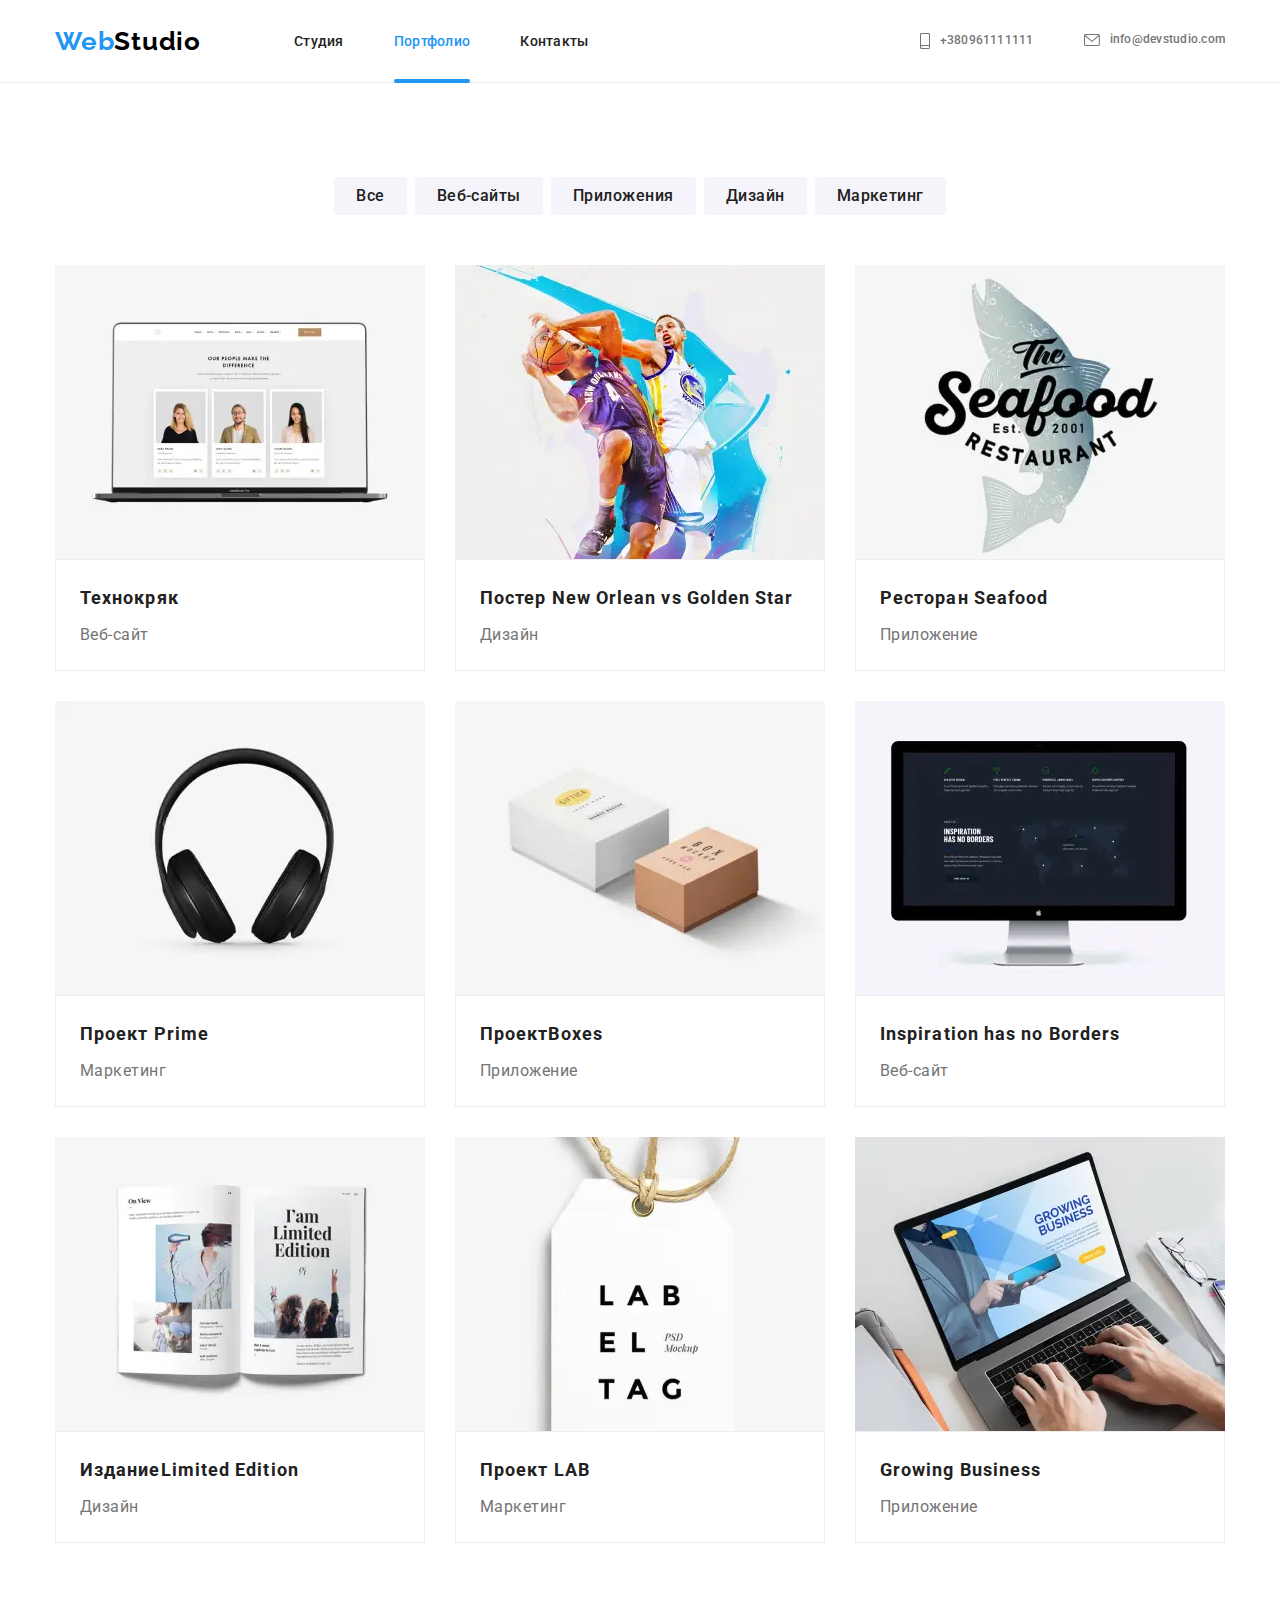
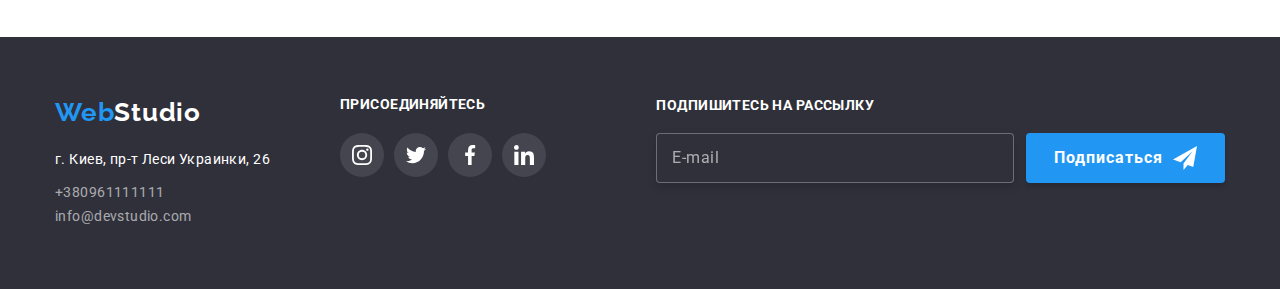
==== commit c8a8737e: "Final 7" ====
--- a/portfolio.html
+++ b/portfolio.html
@@ -125,7 +125,38 @@
                         <li class="project-list__item">
                             <a class="project-list__link" href="#">
                                 <div class="project-box">
-                                    <img src="./images/num7.jpg" alt="ноутбук" width="370">
+                                    <picture>
+                                        <source media="(min-width: 1200px)" srcset="
+                                            ./images/portfolio/works-1-desktop.webp     1x,    
+                                            ./images/portfolio/works-1-desktop@2x.webp  2x
+                                        " 
+                                        type="image/webp">
+                                        <source media="(min-width: 1200px)" srcset="
+                                            ./images/portfolio/works-1-desktop.jpg     1x,    
+                                            ./images/portfolio/works-1-desktop@2x.jpg  2x
+                                        "
+                                        >
+                                        <source media="(min-width: 768px)" srcset="
+                                            ./images/portfolio/works-1-tablet.webp     1x,    
+                                            ./images/portfolio/works-1-tablet@2x.webp  2x
+                                        " 
+                                        type="image/webp">
+                                        <source media="(min-width: 768px)" srcset="
+                                            ./images/portfolio/works-1-tablet.jpg     1x,    
+                                            ./images/portfolio/works-1-tablet@2x.jpg  2x
+                                                                            ">
+                                        <source media="(max-width: 767px)" srcset="
+                                            ./images/portfolio/works-1.webp     1x,    
+                                            ./images/portfolio/works-1@2x.webp  2x
+                                        "
+                                        type="image/webp">
+                                        <source media="(max-width: 767px)" srcset="
+                                            ./images/portfolio/works-1.jpg     1x,    
+                                            ./images/portfolio/works-1@2x.jpg  2x
+                                        "
+                                        >
+                                        <img src="#" alt="ноутбук">
+                                    </picture>
                                     <div class="overlay">
                                         <p>Технокряк это современная площадка распространения коронавируса. Компании используют эту платформу для цифрового
                                             шпионажа и атак на защищённые сервера конкурентов.</p>
@@ -140,7 +171,39 @@
                         <li class="project-list__item">
                             <a class="project-list__link" href="#">
                                 <div class="project-box">
-                                    <img src="./images/num8.jpg" alt="баскетболисты" width="370">
+                                    <picture>
+                                        <source media="(min-width: 1200px)" srcset="
+                                            ./images/portfolio/works-2-desktop.webp     1x,    
+                                            ./images/portfolio/works-2-desktop@2x.webp  2x
+                                        "
+                                        type="image/webp">
+                                        <source media="(min-width: 1200px)" srcset="
+                                            ./images/portfolio/works-2-desktop.jpg     1x,    
+                                            ./images/portfolio/works-2-desktop@2x.jpg  2x
+                                        "
+                                        >
+                                        <source media="(min-width: 768px)" srcset="
+                                            ./images/portfolio/works-2-tablet.webp     1x,    
+                                            ./images/portfolio/works-2-tablet@2x.webp  2x
+                                        " 
+                                        type="image/webp">
+                                        <source media="(min-width: 768px)" srcset="
+                                            ./images/portfolio/works-2-tablet.jpg     1x,    
+                                            ./images/portfolio/works-2-tablet@2x.jpg  2x
+                                        "
+                                        >
+                                        <source media="(max-width: 767px)" srcset="
+                                            ./images/portfolio/works-2.webp     1x,    
+                                            ./images/portfolio/works-2@2x.webp  2x
+                                        " 
+                                        type="image/webp">
+                                        <source media="(max-width: 767px)" srcset="
+                                            ./images/portfolio/works-2.jpg     1x,    
+                                            ./images/portfolio/works-2@2x.jpg  2x
+                                        "
+                                        >
+                                        <img src="#" alt="баскетболисты">
+                                    </picture>
                                     <div class="overlay">
                                         <p>Технокряк это современная площадка распространения коронавируса. Компании используют эту платформу для цифрового
                                             шпионажа и атак на защищённые сервера конкурентов.</p>
@@ -155,7 +218,39 @@
                         <li class="project-list__item">
                             <a class="project-list__link" href="#">
                                 <div class="project-box">
-                                    <img src="./images/num9.jpg" alt="логотип ресторана Seafood" width="370">
+                                    <picture>
+                                        <source media="(min-width: 1200px)" srcset="
+                                            ./images/portfolio/works-3-desktop.webp     1x,    
+                                            ./images/portfolio/works-3-desktop@2x.webp  2x
+                                        "
+                                        type="image/webp">
+                                        <source media="(min-width: 1200px)" srcset="
+                                            ./images/portfolio/works-3-desktop.jpg     1x,    
+                                            ./images/portfolio/works-3-desktop@2x.jpg  2x
+                                        "
+                                        >
+                                        <source media="(min-width: 768px)" srcset="
+                                            ./images/portfolio/works-3-tablet.webp     1x,    
+                                            ./images/portfolio/works-3-tablet@2x.webp  2x
+                                        "
+                                        type="image/webp">
+                                        <source media="(min-width: 768px)" srcset="
+                                            ./images/portfolio/works-3-tablet.jpg     1x,    
+                                            ./images/portfolio/works-3-tablet@2x.jpg  2x
+                                        "
+                                        >
+                                        <source media="(max-width: 767px)" srcset="
+                                            ./images/portfolio/works-3.webp     1x,    
+                                            ./images/portfolio/works-3@2x.webp  2x
+                                        "
+                                        type="image/webp">
+                                        <source media="(max-width: 767px)" srcset="
+                                            ./images/portfolio/works-3.jpg     1x,    
+                                            ./images/portfolio/works-3@2x.jpg  2x
+                                        "
+                                        >
+                                        <img src="#" alt="логотип ресторана Seafood">
+                                    </picture>
                                     <div class="overlay">
                                         <p>Технокряк это современная площадка распространения коронавируса. Компании используют эту платформу для цифрового
                                         шпионажа и атак на защищённые сервера конкурентов.</p>
@@ -170,7 +265,39 @@
                         <li class="project-list__item">
                             <a class="project-list__link" href="#">
                                 <div class="project-box">
-                                    <img src="./images/num4.jpg" alt="наушники" width="370">
+                                    <picture>
+                                        <source media="(min-width: 1200px)" srcset="
+                                            ./images/portfolio/works-4-desktop.webp     1x,    
+                                            ./images/portfolio/works-4-desktop@2x.webp  2x
+                                        "
+                                        type="image/webp">
+                                        <source media="(min-width: 1200px)" srcset="
+                                            ./images/portfolio/works-4-desktop.jpg     1x,    
+                                            ./images/portfolio/works-4-desktop@2x.jpg  2x
+                                        "
+                                        >
+                                        <source media="(min-width: 768px)" srcset="
+                                            ./images/portfolio/works-4-tablet.webp     1x,    
+                                            ./images/portfolio/works-4-tablet@2x.webp  2x
+                                        " 
+                                        type="image/webp">
+                                        <source media="(min-width: 768px)" srcset="
+                                            ./images/portfolio/works-4-tablet.jpg     1x,    
+                                            ./images/portfolio/works-4-tablet@2x.jpg  2x
+                                        "
+                                        >
+                                        <source media="(max-width: 767px)" srcset="
+                                            ./images/portfolio/works-4.webp     1x,    
+                                            ./images/portfolio/works-4@2x.webp  2x
+                                        " 
+                                        type="image/webp">
+                                        <source media="(max-width: 767px)" srcset="
+                                            ./images/portfolio/works-4.jpg     1x,    
+                                            ./images/portfolio/works-4@2x.jpg  2x
+                                        "
+                                        >
+                                    <img src="#" alt="наушники">
+                                    </picture>
                                     <div class="overlay">
                                         <p>Технокряк это современная площадка распространения коронавируса. Компании используют эту платформу для цифрового
                                             шпионажа и атак на защищённые сервера конкурентов.</p>
@@ -185,7 +312,39 @@
                         <li class="project-list__item">
                             <a class="project-list__link" href="#">
                                 <div class="project-box">
-                                    <img src="./images/num5.jpg" alt="коробки" width="370">
+                                    <picture>
+                                        <source media="(min-width: 1200px)" srcset="
+                                            ./images/portfolio/works-5-desktop.webp     1x,    
+                                            ./images/portfolio/works-5-desktop@2x.webp  2x
+                                        " 
+                                        type="image/webp">
+                                        <source media="(min-width: 1200px)" srcset="
+                                            ./images/portfolio/works-5-desktop.jpg     1x,    
+                                            ./images/portfolio/works-5-desktop@2x.jpg  2x
+                                        "
+                                        >
+                                        <source media="(min-width: 768px)" srcset="
+                                            ./images/portfolio/works-5-tablet.webp     1x,    
+                                            ./images/portfolio/works-5-tablet@2x.webp  2x
+                                        " 
+                                        type="image/webp">
+                                        <source media="(min-width: 768px)" srcset="
+                                            ./images/portfolio/works-5-tablet.jpg     1x,    
+                                            ./images/portfolio/works-5-tablet@2x.jpg  2x
+                                        "
+                                        >
+                                        <source media="(max-width: 767px)" srcset="
+                                            ./images/portfolio/works-5.webp     1x,    
+                                            ./images/portfolio/works-5@2x.webp  2x
+                                        " 
+                                        type="image/webp">
+                                        <source media="(max-width: 767px)" srcset="
+                                            ./images/portfolio/works-5.jpg     1x,    
+                                            ./images/portfolio/works-5@2x.jpg  2x
+                                        "
+                                        >
+                                    <img src="#" alt="коробки">
+                                    </picture>
                                     <div class="overlay">
                                         <p>Технокряк это современная площадка распространения коронавируса. Компании используют эту платформу для цифрового
                                             шпионажа и атак на защищённые сервера конкурентов.</p>
@@ -200,7 +359,39 @@
                         <li class="project-list__item">
                             <a class="project-list__link" href="#">
                                 <div class="project-box">
-                                    <img src="./images/num6.jpg" alt="монитор" width="370">
+                                    <picture>
+                                        <source media="(min-width: 1200px)" srcset="
+                                            ./images/portfolio/works-6-desktop.webp     1x,    
+                                            ./images/portfolio/works-6-desktop@2x.webp  2x
+                                        "
+                                        type="image/webp">
+                                        <source media="(min-width: 1200px)" srcset="
+                                            ./images/portfolio/works-6-desktop.jpg     1x,    
+                                            ./images/portfolio/works-6-desktop@2x.jpg  2x
+                                        "
+                                        >
+                                        <source media="(min-width: 768px)" srcset="
+                                            ./images/portfolio/works-6-tablet.webp     1x,    
+                                            ./images/portfolio/works-6-tablet@2x.webp  2x
+                                        " 
+                                        type="image/webp">
+                                        <source media="(min-width: 768px)" srcset="
+                                            ./images/portfolio/works-6-tablet.jpg     1x,    
+                                            ./images/portfolio/works-6-tablet@2x.jpg  2x
+                                        "
+                                        >
+                                        <source media="(max-width: 767px)" srcset="
+                                            ./images/portfolio/works-6.webp     1x,    
+                                            ./images/portfolio/works-6@2x.webp  2x
+                                        " 
+                                        type="image/webp">
+                                        <source media="(max-width: 767px)" srcset="
+                                            ./images/portfolio/works-6.jpg     1x,    
+                                            ./images/portfolio/works-6@2x.jpg  2x
+                                        "
+                                        >
+                                    <img src="#" alt="монитор"">
+                                    </picture>
                                     <div class="overlay">
                                         <p>Технокряк это современная площадка распространения коронавируса. Компании используют эту платформу для цифрового
                                             шпионажа и атак на защищённые сервера конкурентов.</p>
@@ -215,7 +406,39 @@
                         <li class="project-list__item">
                             <a class="project-list__link" href="#">
                                 <div class="project-box">
-                                    <img src="./images/num1.jpg" alt="книга" width="370">
+                                    <picture>
+                                        <source media="(min-width: 1200px)" srcset="
+                                            ./images/portfolio/works-7-desktop.webp     1x,    
+                                            ./images/portfolio/works-7-desktop@2x.webp  2x
+                                        " 
+                                        type="image/webp">
+                                        <source media="(min-width: 1200px)" srcset="
+                                            ./images/portfolio/works-7-desktop.jpg     1x,    
+                                            ./images/portfolio/works-7-desktop@2x.jpg  2x
+                                        "
+                                        >
+                                        <source media="(min-width: 768px)" srcset="
+                                            ./images/portfolio/works-7-tablet.webp     1x,    
+                                            ./images/portfolio/works-7-tablet@2x.webp  2x
+                                        " 
+                                        type="image/webp">
+                                        <source media="(min-width: 768px)" srcset="
+                                            ./images/portfolio/works-7-tablet.jpg     1x,    
+                                            ./images/portfolio/works-7-tablet@2x.jpg  2x
+                                        "
+                                        >
+                                        <source media="(max-width: 767px)" srcset="
+                                            ./images/portfolio/works-7.webp     1x,    
+                                            ./images/portfolio/works-7@2x.webp  2x
+                                        " 
+                                        type="image/webp">
+                                        <source media="(max-width: 767px)" srcset="
+                                            ./images/portfolio/works-7.jpg     1x,    
+                                            ./images/portfolio/works-7@2x.jpg  2x
+                                        "
+                                        >
+                                        <img src="#" alt="книга">
+                                    </picture>
                                     <div class="overlay">
                                         <p>Технокряк это современная площадка распространения коронавируса. Компании используют эту платформу для цифрового
                                             шпионажа и атак на защищённые сервера конкурентов.</p>
@@ -230,7 +453,39 @@
                         <li class="project-list__item">
                             <a class="project-list__link" href="#">
                                 <div class="project-box">
-                                    <img src="./images/num2.jpg" alt="бирка" width="370">
+                                    <picture>
+                                        <source media="(min-width: 1200px)" srcset="
+                                            ./images/portfolio/works-8-desktop.webp     1x,    
+                                            ./images/portfolio/works-8-desktop@2x.webp  2x
+                                        "
+                                        type="image/webp">
+                                        <source media="(min-width: 1200px)" srcset="
+                                            ./images/portfolio/works-8-desktop.jpg     1x,    
+                                            ./images/portfolio/works-8-desktop@2x.jpg  2x
+                                        "
+                                        >
+                                        <source media="(min-width: 768px)" srcset="
+                                            ./images/portfolio/works-8-tablet.webp     1x,    
+                                            ./images/portfolio/works-8-tablet@2x.webp  2x
+                                        " 
+                                        type="image/webp">
+                                        <source media="(min-width: 768px)" srcset="
+                                            ./images/portfolio/works-8-tablet.jpg     1x,    
+                                            ./images/portfolio/works-8-tablet@2x.jpg  2x
+                                        "
+                                        >
+                                        <source media="(max-width: 767px)" srcset="
+                                            ./images/portfolio/works-8.webp     1x,    
+                                            ./images/portfolio/works-8@2x.webp  2x
+                                        " 
+                                        type="image/webp">
+                                        <source media="(max-width: 767px)" srcset="
+                                            ./images/portfolio/works-8.jpg     1x,    
+                                            ./images/portfolio/works-8@2x.jpg  2x
+                                        "
+                                        >
+                                    <img src="#" alt="бирка">
+                                    </picture>
                                     <div class="overlay">
                                         <p>Технокряк это современная площадка распространения коронавируса. Компании используют эту платформу для цифрового
                                             шпионажа и атак на защищённые сервера конкурентов.</p>
@@ -245,7 +500,39 @@
                         <li class="project-list__item">
                             <a class="project-list__link" href="#">
                                 <div class="project-box">
-                                    <img src="./images/num3.jpg" alt=" ноутбук на котором печатают" width="370">
+                                    <picture>
+                                        <source media="(min-width: 1200px)" srcset="
+                                            ./images/portfolio/works-9-desktop.webp     1x,    
+                                            ./images/portfolio/works-9-desktop@2x.webp  2x
+                                        " 
+                                        type="image/webp">
+                                        <source media="(min-width: 1200px)" srcset="
+                                            ./images/portfolio/works-9-desktop.jpg     1x,    
+                                            ./images/portfolio/works-9-desktop@2x.jpg  2x
+                                        "
+                                        >
+                                        <source media="(min-width: 768px)" srcset="
+                                            ./images/portfolio/works-9-tablet.webp     1x,    
+                                            ./images/portfolio/works-9-tablet@2x.webp  2x
+                                        " 
+                                        type="image/webp">
+                                        <source media="(min-width: 768px)" srcset="
+                                            ./images/portfolio/works-9-tablet.jpg     1x,    
+                                            ./images/portfolio/works-9-tablet@2x.jpg  2x
+                                        "
+                                        >
+                                        <source media="(max-width: 767px)" srcset="
+                                            ./images/portfolio/works-9.webp     1x,    
+                                            ./images/portfolio/works-9@2x.webp  2x
+                                        " 
+                                        type="image/webp">
+                                        <source media="(max-width: 767px)" srcset="
+                                            ./images/portfolio/works-9.jpg     1x,    
+                                            ./images/portfolio/works-9@2x.jpg  2x
+                                        "
+                                        >
+                                    <img src="#" alt=" ноутбук на котором печатают">
+                                    </picture>
                                     <div class="overlay">
                                         <p>Технокряк это современная площадка распространения коронавируса. Компании используют эту платформу для цифрового
                                             шпионажа и атак на защищённые сервера конкурентов.</p>
@@ -330,6 +617,11 @@
                     </form>
                 </div>
             </footer>
+
+            <!-- СКРИПТ -->
+            
+            <script src="./js/mobile-menu.js"></script>
 </body>
 
-</html>+</html>
+
--- a/css/main.min.css
+++ b/css/main.min.css
@@ -1,2 +1,2 @@
-:root{--title-color: #212121;--subtitle-color: #757575;--hover-focus-color: #2196f3;--logo-color-light: #ffffff;--logo-color-dark: #000000;--icons: #afb1b8}.visually-hidden{position:absolute;white-space:nowrap;width:1px;height:1px;overflow:hidden;border:0;padding:0;clip:rect(0 0 0 0);clip-path:inset(50%);margin:-1px}body{font-family:'Roboto', sans-serif;color:var(--title-color)}img{display:block;min-width:100%;height:auto}ul{list-style:none;margin:0;padding:0}a{text-decoration:none}p,h1,h2,h3{margin:0}.is-hidden{overflow:hidden;transition-property:translatey(100%);transition-duration:250ms;transition-timing-function:cubic-bezier(0.4, 0, 0.2, 1)}.backdrop{width:100vw;height:100vh;position:fixed;top:0;bottom:0;left:0;right:0;background-color:rgba(0,0,0,0.2);transition-property:background-color,translatey(100%);transition-duration:250ms;transition-timing-function:cubic-bezier(0.4, 0, 0.2, 1)}.backdrop.is-hidden{opacity:0;pointer-events:none;visibility:hidden}.hero-btn{font-weight:700;font-size:16px;line-height:1.87;letter-spacing:0.06em;color:#ffffff;background:var(--hover-focus-color);box-shadow:0px 4px 4px rgba(0,0,0,0.15);border-radius:4px;cursor:pointer;margin-left:auto;margin-right:auto;padding:10px 32px;display:block;border:none;border-radius:4px}@media screen and (max-width: 767px){.portfolio-btn{display:flex;flex-wrap:wrap;justify-content:flex-start;margin-bottom:40px}.portfolio-btn__item:not(:last-child){margin-right:8px}.portfolio-btn__item:nth-child(-n+3){margin-bottom:15px}.portfolio__btn{font-weight:500;font-size:16px;line-height:1.625;margin-left:auto;margin-right:auto;padding:6px 22px;border:none;text-align:center;letter-spacing:0.03em;color:var(--title-color);background:#f5f4fa;border-radius:4px;transition-property:color, background-color, box-shadow;transition-duration:250ms;transition-timing-function:cubic-bezier(0.4, 0, 0.2, 1)}.portfolio__btn:hover,.portfolio__btn:focus{color:#ffffff;background-color:var(--hover-focus-color);cursor:pointer;box-shadow:0px 3px 1px rgba(0,0,0,0.1),0px 1px 2px rgba(0,0,0,0.08),0px 2px 2px rgba(0,0,0,0.12);border-radius:4px}}@media screen and (min-width: 768px) and (max-width: 1199px){.portfolio-btn{display:flex;flex-wrap:wrap;justify-content:center;margin-bottom:50px}.portfolio-btn__item:not(:last-child){margin-right:8px}.portfolio__btn{font-weight:500;font-size:16px;line-height:1.625;margin-left:auto;margin-right:auto;padding:6px 22px;border:none;text-align:center;letter-spacing:0.03em;color:var(--title-color);background:#f5f4fa;border-radius:4px;transition-property:color, background-color, box-shadow;transition-duration:250ms;transition-timing-function:cubic-bezier(0.4, 0, 0.2, 1)}.portfolio__btn:hover,.portfolio__btn:focus{color:#ffffff;background-color:var(--hover-focus-color);cursor:pointer;box-shadow:0px 3px 1px rgba(0,0,0,0.1),0px 1px 2px rgba(0,0,0,0.08),0px 2px 2px rgba(0,0,0,0.12);border-radius:4px}}@media screen and (min-width: 1200px){.portfolio-btn{display:flex;flex-wrap:wrap;justify-content:center;margin-bottom:50px}.portfolio-btn__item:not(:last-child){margin-right:8px}.portfolio__btn{font-weight:500;font-size:16px;line-height:1.625;margin-left:auto;margin-right:auto;padding:6px 22px;border:none;text-align:center;letter-spacing:0.03em;color:var(--title-color);background:#f5f4fa;border-radius:4px;transition-property:color, background-color, box-shadow;transition-duration:250ms;transition-timing-function:cubic-bezier(0.4, 0, 0.2, 1)}.portfolio__btn:hover,.portfolio__btn:focus{color:#ffffff;background-color:var(--hover-focus-color);cursor:pointer;box-shadow:0px 3px 1px rgba(0,0,0,0.1),0px 1px 2px rgba(0,0,0,0.08),0px 2px 2px rgba(0,0,0,0.12);border-radius:4px}}.container{padding-left:15px;padding-right:15px;margin-left:auto;margin-right:auto}@media screen and (min-width: 480px){.container{width:480px}}@media screen and (min-width: 768px){.container{width:768px}}@media screen and (min-width: 1200px){.container{width:1200px}}@media screen and (max-width: 767px){.footer-form{display:flex;margin-top:60px}.footer-form-area{display:flex;align-items:center;flex-direction:column;font-weight:700;font-size:14px;line-height:16px;letter-spacing:0.03em;text-transform:uppercase;color:#ffffff}.footer-form-box{display:flex;flex-direction:column;margin-top:20px;align-items:center}.footer-form-input{display:flex;justify-content:center;border:1px solid rgba(255,255,255,0.3);filter:drop-shadow(0px 4px 4px rgba(0,0,0,0.15));border-radius:4px;background-color:#2f303a;width:450px;height:50px;padding:15px 15px;cursor:pointer;font-size:14px;line-height:16px;letter-spacing:0.01em;color:rgba(255,255,255,0.6)}.footer-form-input::placeholder{font-size:16px;line-height:1.25;letter-spacing:0.03em;color:rgba(255,255,255,0.6)}.footer-form-btn{margin-top:20px;height:50px;font-weight:700;font-size:16px;line-height:1.87;letter-spacing:0.06em;color:#ffffff;background:var(--hover-focus-color);box-shadow:0px 4px 4px rgba(0,0,0,0.15);border-radius:4px;cursor:pointer;padding:0px 28px;border-radius:4px;display:block;border:none;display:flex;align-items:center;justify-content:center}.footer-form-icon-send{margin-left:10px}}@media screen and (min-width: 768px) and (max-width: 1199px){.footer-form{display:flex;justify-content:center;margin-top:60px}.footer-form-area{display:flex;align-items:center;flex-direction:column;font-weight:700;font-size:14px;line-height:16px;letter-spacing:0.03em;text-transform:uppercase;color:#ffffff}.footer-form-box{display:flex;flex-direction:column;margin-top:20px;align-items:center}.footer-form-input{display:flex;justify-content:center;border:1px solid rgba(255,255,255,0.3);filter:drop-shadow(0px 4px 4px rgba(0,0,0,0.15));border-radius:4px;background-color:#2f303a;width:450px;height:50px;padding:15px 15px;cursor:pointer;font-size:14px;line-height:16px;letter-spacing:0.01em;color:rgba(255,255,255,0.6)}.footer-form-input::placeholder{font-size:16px;line-height:1.25;letter-spacing:0.03em;color:rgba(255,255,255,0.6)}.footer-form-btn{margin-top:20px;height:50px;font-weight:700;font-size:16px;line-height:1.87;letter-spacing:0.06em;color:#ffffff;background:var(--hover-focus-color);box-shadow:0px 4px 4px rgba(0,0,0,0.15);border-radius:4px;cursor:pointer;padding:0px 28px;border-radius:4px;display:block;border:none;display:flex;align-items:center;justify-content:center}.footer-form-icon-send{margin-left:10px}}@media screen and (min-width: 1200px){.footer-form{display:flex;justify-content:center}.footer-form-area{font-weight:700;font-size:14px;line-height:16px;letter-spacing:0.03em;text-transform:uppercase;color:#ffffff}.footer-form-box{display:flex;align-items:center;margin-top:20px}.footer-form-input{display:flex;justify-content:center;border:1px solid rgba(255,255,255,0.3);filter:drop-shadow(0px 4px 4px rgba(0,0,0,0.15));border-radius:4px;background-color:#2f303a;width:358px;height:50px;padding:15px 15px;cursor:pointer;font-size:14px;line-height:16px;letter-spacing:0.01em;color:rgba(255,255,255,0.6)}.footer-form-input::placeholder{font-size:16px;line-height:1.25;letter-spacing:0.03em;color:rgba(255,255,255,0.6)}.footer-form-btn{margin-left:12px;height:50px;font-weight:700;font-size:16px;line-height:1.87;letter-spacing:0.06em;color:#ffffff;background:var(--hover-focus-color);box-shadow:0px 4px 4px rgba(0,0,0,0.15);border-radius:4px;cursor:pointer;padding:0px 28px;border-radius:4px;display:block;border:none;display:flex;align-items:center;justify-content:center}.footer-form-icon-send{margin-left:10px}}.modal-form-checkbox-lable{display:flex;align-items:center;justify-content:center;font-size:14px;line-height:1.71;letter-spacing:0.03em;color:#757575;margin-top:20px;margin-bottom:30px;cursor:pointer}.modal-form-checkbox-lable::before{display:block;content:'';height:15px;width:15px;margin-right:7px;border:1px solid #212121;border-radius:2px}.modal-form-checkbox:checked+.modal-form-checkbox-lable::before{background-image:url("../images/icon-check1.svg");background-color:var(--hover-focus-color);background-size:contain;background-origin:content-box;border-color:var(--hover-focus-color)}.modal-form-checkbox:focus+.modal-form-checkbox-lable::before{outline:1px solid black}.contract{color:var(--hover-focus-color);font-size:14px;line-height:1.71;letter-spacing:0.03em}.modal-form-btn{font-weight:700;font-size:16px;line-height:1.87;letter-spacing:0.06em;color:#ffffff;background:var(--hover-focus-color);box-shadow:0px 4px 4px rgba(0,0,0,0.15);border-radius:4px;cursor:pointer;margin-left:auto;margin-right:auto;padding:10px 55px;display:block;border:none;border-radius:4px;cursor:pointer}.modal-form{display:flex;flex-direction:column}.modal-form__area{font-size:12px;line-height:14px;letter-spacing:0.01em;color:#757575;margin-bottom:10px}.moda-form-box{position:relative;margin-top:4px;display:block}.modal-form-input{width:100%;height:40px;border:1px solid rgba(33,33,33,0.2);border-radius:4px;padding-left:42px;cursor:pointer;transition-property:border-color;transition-duration:250ms;transition-timing-function:cubic-bezier(0.4, 0, 0.2, 1)}.modal-form-input:hover,.modal-form-input:focus{border-color:var(--hover-focus-color);outline:none}.modal-form-massege{display:block;width:100%;height:120px;padding:12px 16px;border:1px solid rgba(33,33,33,0.2);border-radius:4px;margin-top:4px;resize:none;cursor:pointer;transition-property:border-color;transition-duration:250ms;transition-timing-function:cubic-bezier(0.4, 0, 0.2, 1)}.modal-form-massege::placeholder{font-size:14px;line-height:16px;letter-spacing:0.01em;color:rgba(117,117,117,0.5)}.modal-form-massege:hover,.modal-form-massege:focus{border-color:var(--hover-focus-color);outline:none}.modal-form-icons{fill:#212121;position:absolute;top:50%;left:12px;transform:translateY(-50%);transition-property:fill, border-color;transition-duration:250ms;transition-timing-function:cubic-bezier(0.4, 0, 0.2, 1)}.modal-form-input:hover+.modal-form-icons,.modal-form-input:focus+.modal-form-icons{fill:var(--hover-focus-color)}.moda-form-box{position:relative;margin-top:4px;display:block}.contract{color:var(--hover-focus-color);font-size:14px;line-height:1.71;letter-spacing:0.03em}.project-box{position:relative;overflow:hidden}.overlay{position:absolute;top:0;left:0;width:100%;height:100%;padding:63px 24px;background-color:rgba(33,150,243,0.9);transition-property:translatey(100%);transform:translatey(100%);transition-duration:250ms;transition-timing-function:cubic-bezier(0.4, 0, 0.2, 1)}.overlay>p{color:#ffffff;font-size:18px;line-height:1.56;letter-spacing:0.03em}@media screen and (max-width: 767px){.section{padding-top:60px;padding-bottom:60px}}@media screen and (min-width: 768px){.section{padding-top:60px;padding-bottom:60px}}@media screen and (min-width: 1200px){.section{padding-top:94px;padding-bottom:94px}}@media screen and (max-width: 767px){.footer-logo{display:flex;justify-content:center;font-family:'Raleway';font-weight:700;font-size:24px;line-height:1.16;letter-spacing:0.03em;color:var(--logo-color-light)}}@media screen and (min-width: 768px) and (max-width: 1199px){.footer-logo{display:flex;justify-content:center;font-family:'Raleway';font-weight:700;font-size:24px;line-height:1.16;letter-spacing:0.03em;color:var(--logo-color-light)}}@media screen and (min-width: 1200px){.footer-logo{font-family:'Raleway';font-weight:700;font-size:26px;line-height:1.19;letter-spacing:0.03em;color:var(--logo-color-light)}}.logo-header{font-family:'Raleway';font-weight:700;font-size:26px;line-height:1.19;letter-spacing:0.03em;color:var(--logo-color-dark);margin-right:88px}@media screen and (min-width: 1200px){.logo-header{margin-right:93px}}.logo-color{color:var(--hover-focus-color)}.site-nav{display:flex;align-items:center}.nav-list{display:flex;align-items:center;padding-top:32px;padding-bottom:32px}@media screen and (max-width: 767px){.nav-list{display:none}}.nav-list__item:not(:last-child){margin-right:50px}.nav-list .nav-list__link{font-weight:500;font-size:14px;line-height:1.14;letter-spacing:0.02em;cursor:pointer}.nav-list .current{color:var(--hover-focus-color)}.nav-list__link{color:var(--title-color);transition-property:color;transition-duration:250ms;transition-timing-function:cubic-bezier(0.4, 0, 0.2, 1)}.nav-list__link:hover,.nav-list__link:focus{color:var(--hover-focus-color);cursor:pointer}.nav-list__link.current{position:relative}.nav-list__link.current::after{content:'';display:block;width:100%;height:4px;background-color:#2196f3;border-radius:2px;position:absolute;bottom:-34px}.contacts-list{margin-left:auto}@media screen and (max-width: 767px){.contacts-list{display:none}}@media screen and (min-width: 1200px){.contacts-list{display:flex}}@media screen and (min-width: 1200px){.contacts-list__item:not(:last-child){margin-right:50px}}.contacts-list__link{font-weight:500;font-size:14px;line-height:1.14;letter-spacing:0.02em;color:var(--subtitle-color);padding-top:5px;padding-bottom:5px;display:flex;align-items:center;transition-property:color;transition-duration:250ms;transition-timing-function:cubic-bezier(0.4, 0, 0.2, 1)}@media screen and (min-width: 768px){.contacts-list__link{font-size:12px;line-height:1.16}}.contacts-list__link:hover,.contacts-list__link:focus{color:var(--hover-focus-color);cursor:pointer}.contacts-list__link__icon{margin-right:8px;fill:currentColor}@media screen and (min-width: 1200px){.contacts-list__link__icon{margin-right:10px}}@media screen and (max-width: 767px){.footer-connect{margin-top:60px}.footer-connect-title{display:flex;justify-content:center;color:#ffffff;font-weight:700;font-size:14px;line-height:1.14;letter-spacing:0.03em;text-transform:uppercase;margin-bottom:20px}.footer-connect-social{display:flex}.footer-connect-social__item:not(:first-child){margin-left:10px}.footer-connect-social__links{display:flex;justify-content:center;align-items:center;fill:#ffffff;width:44px;height:44px;border-radius:50px;background-color:rgba(255,255,255,0.1);transition-property:background-color, fill;transition-duration:250ms;transition-timing-function:cubic-bezier(0.4, 0, 0.2, 1)}.footer-connect-social__links:hover,.footer-connect-social__links:focus{fill:#ffffff;background-color:var(--hover-focus-color)}.footer-connect-social__icons{width:20px;height:20px}}.footer-connect-title{color:#ffffff;font-weight:700;font-size:14px;line-height:1.14;letter-spacing:0.03em;text-transform:uppercase;margin-bottom:20px}.footer-connect-social{display:flex}.footer-connect-social__item:not(:first-child){margin-left:10px}.footer-connect-social__links{display:flex;justify-content:center;align-items:center;fill:#ffffff;width:44px;height:44px;border-radius:50px;background-color:rgba(255,255,255,0.1);transition-property:background-color, fill;transition-duration:250ms;transition-timing-function:cubic-bezier(0.4, 0, 0.2, 1)}.footer-connect-social__links:hover,.footer-connect-social__links:focus{fill:#ffffff;background-color:var(--hover-focus-color)}.footer-connect-social__icons{width:20px;height:20px}@media screen and (min-width: 768px) and (max-width: 1199px){.footer-connect-title{display:flex;justify-content:center;color:#ffffff;font-weight:700;font-size:14px;line-height:1.14;letter-spacing:0.03em;text-transform:uppercase;margin-bottom:20px}.footer-connect-social{display:flex}.footer-connect-social__item:not(:first-child){margin-left:10px}.footer-connect-social__links{display:flex;justify-content:center;align-items:center;fill:#ffffff;width:44px;height:44px;border-radius:50px;background-color:rgba(255,255,255,0.1);transition-property:background-color, fill;transition-duration:250ms;transition-timing-function:cubic-bezier(0.4, 0, 0.2, 1)}.footer-connect-social__links:hover,.footer-connect-social__links:focus{fill:#ffffff;background-color:var(--hover-focus-color)}.footer-connect-social__icons{width:20px;height:20px}.footer-connect-title{color:#ffffff;font-weight:700;font-size:14px;line-height:1.14;letter-spacing:0.03em;text-transform:uppercase;margin-bottom:20px}.footer-connect-social{display:flex}.footer-connect-social__item:not(:first-child){margin-left:10px}.footer-connect-social__links{display:flex;justify-content:center;align-items:center;fill:#ffffff;width:44px;height:44px;border-radius:50px;background-color:rgba(255,255,255,0.1);transition-property:background-color, fill;transition-duration:250ms;transition-timing-function:cubic-bezier(0.4, 0, 0.2, 1)}.footer-connect-social__links:hover,.footer-connect-social__links:focus{fill:#ffffff;background-color:var(--hover-focus-color)}.footer-connect-social__icons{width:20px;height:20px}}@media screen and (min-width: 1200px){.footer-connect{margin-left:70px}.footer-connect-title{display:flex;color:#ffffff;font-weight:700;font-size:14px;line-height:1.14;letter-spacing:0.03em;text-transform:uppercase;margin-bottom:20px}.footer-connect-social{display:flex}.footer-connect-social__item:not(:first-child){margin-left:10px}.footer-connect-social__links{display:flex;justify-content:center;align-items:center;fill:#ffffff;width:44px;height:44px;border-radius:50px;background-color:rgba(255,255,255,0.1);transition-property:background-color, fill;transition-duration:250ms;transition-timing-function:cubic-bezier(0.4, 0, 0.2, 1)}.footer-connect-social__links:hover,.footer-connect-social__links:focus{fill:#ffffff;background-color:var(--hover-focus-color)}.footer-connect-social__icons{width:20px;height:20px}.footer-connect-title{color:#ffffff;font-weight:700;font-size:14px;line-height:1.14;letter-spacing:0.03em;text-transform:uppercase;margin-bottom:20px}.footer-connect-social{display:flex}.footer-connect-social__item:not(:first-child){margin-left:10px}.footer-connect-social__links{display:flex;justify-content:center;align-items:center;fill:#ffffff;width:44px;height:44px;border-radius:50px;background-color:rgba(255,255,255,0.1);transition-property:background-color, fill;transition-duration:250ms;transition-timing-function:cubic-bezier(0.4, 0, 0.2, 1)}.footer-connect-social__links:hover,.footer-connect-social__links:focus{fill:#ffffff;background-color:var(--hover-focus-color)}.footer-connect-social__icons{width:20px;height:20px}}@media screen and (max-width: 767px){.footer-contacts__list{display:flex;flex-direction:column;align-items:center;margin-top:20px}.footer-contacts__list .footer-contacts__item{margin-bottom:9px}.footer-contact__address{font-style:normal;font-size:14px;line-height:1.71;letter-spacing:0.03em;color:#ffffff}.footer-contact__tel{font-style:normal;font-size:14px;line-height:1.71;letter-spacing:0.03em;color:rgba(255,255,255,0.6)}.footer-contact__mail{font-style:normal;font-size:14px;line-height:1.71;letter-spacing:0.03em;color:rgba(255,255,255,0.6)}}.footer-contacts__list{margin-top:20px}.footer-contacts__list .footer-contacts__item{margin-bottom:9px}@media screen and (min-width: 768px) and (max-width: 1199px){.footer-contacts__list{display:flex;flex-direction:column;align-items:center;margin-top:20px}.footer-contacts__list .footer-contacts__item{margin-bottom:9px}.footer-contact__address{font-style:normal;font-size:14px;line-height:1.71;letter-spacing:0.03em;color:#ffffff}.footer-contact__tel{font-style:normal;font-size:14px;line-height:1.71;letter-spacing:0.03em;color:rgba(255,255,255,0.6)}.footer-contact__mail{font-style:normal;font-size:14px;line-height:1.71;letter-spacing:0.03em;color:rgba(255,255,255,0.6)}.footer-contacts__list{margin-top:20px}.footer-contacts__list .footer-contacts__item{margin-bottom:9px}}@media screen and (min-width: 1200px){.footer-contacts__list{display:flex;flex-direction:column;margin-top:20px}.footer-contacts__list .footer-contacts__item{margin-bottom:9px}.footer-contact__address{font-style:normal;font-size:14px;line-height:1.71;letter-spacing:0.03em;color:#ffffff}.footer-contact__tel{font-style:normal;font-size:14px;line-height:1.71;letter-spacing:0.03em;color:rgba(255,255,255,0.6)}.footer-contact__mail{font-style:normal;font-size:14px;line-height:1.71;letter-spacing:0.03em;color:rgba(255,255,255,0.6)}.footer-contacts__list{margin-top:20px}.footer-contacts__list .footer-contacts__item{margin-bottom:9px}}.project-information{background:#ffffff;border:1px solid #eeeeee;padding-left:24px;padding-top:20px;padding-bottom:20px;padding-right:24px}.project-information__name{font-weight:700;font-size:18px;line-height:2;letter-spacing:0.06em;color:#212121}.project-information__type{font-size:16px;line-height:1.87;letter-spacing:0.03em;color:var(--subtitle-color);margin-top:4px}.burger-btn{background-color:transparent;cursor:pointer;border:none;padding:0;line-height:0}@media screen and (min-width: 768px){.burger-btn{display:none}}.burger-btn__icon:hover,.burger-btn__icon:focus{fill:var(--hover-focus-color)}.footer{background-color:#2f303a;padding-top:60px;padding-bottom:60px}@media screen and (max-width: 767px){.flex{display:flex;flex-direction:column;align-items:center;justify-content:center}}@media screen and (min-width: 768px) and (max-width: 1199px){.flex__contact__connect{display:flex;justify-content:space-around;margin-bottom:60px}}@media screen and (min-width: 1200px){.flex{display:flex;justify-content:space-between}.flex__contact__connect{display:flex}}.header{align-items:center;border-bottom:1px solid #ececec}@media screen and (min-width: 768px){.header{padding-top:26;padding-bottom:26}}@media screen and (min-width: 1200px){.header{padding-top:24;padding-bottom:24}}.header .container{display:flex;align-items:center}.header__container{justify-content:space-between}.mobile-menu{position:fixed;z-index:100;top:0;left:0;width:100vw;height:100vh;padding:48px 40px;background-color:#ffffff;opacity:0;visibility:hidden;pointer-events:none;transition-property:visibility, opacity, background-color;transition-duration:250ms;transition-timing-function:cubic-bezier(0.4, 0, 0.2, 1)}.mobile-menu.is-open{opacity:1;visibility:visible;pointer-events:all}.mobile-close-btn{position:absolute;top:10px;right:15px;background-color:transparent;cursor:pointer;border:none;padding:0;line-height:0}@media screen and (max-width: 767px){.regular-customers-title{font-weight:700;font-size:28px;line-height:1.17;text-align:center;letter-spacing:0.03em;color:var(--title-color);margin-bottom:30px}.regular-customers{display:flex;flex-wrap:wrap;justify-content:center}}@media screen and (max-width: 767px) and (max-width: 1199px){.regular-customers__item:nth-child(2n){margin-left:30px}.regular-customers__item:nth-child(-n+4){margin-bottom:30px}}@media screen and (max-width: 767px){.regular-customers .regular-customers__item{width:210px;height:92px}.regular-customers .regular-customers__link{display:flex;justify-content:center;align-items:center;border:1px solid #afb1b8;border-radius:4px;width:100%;height:100%;color:var(--icons);transition-property:color, border, fill;transition-duration:250ms;transition-timing-function:cubic-bezier(0.4, 0, 0.2, 1)}.regular-customers .regular-customers__link:hover,.regular-customers .regular-customers__link:focus{color:var(--hover-focus-color);border-color:var(--hover-focus-color)}.regular-customers .regular-customers__icon{fill:currentColor}}@media screen and (min-width: 768px){.regular-customers-title{font-weight:700;font-size:28px;line-height:1.17;text-align:center;letter-spacing:0.03em;color:var(--title-color);margin-bottom:30px}.regular-customers{display:flex;flex-wrap:wrap;justify-content:center}}@media screen and (min-width: 768px) and (max-width: 1199px){.regular-customers__item:nth-child(-n+2){margin-right:30px}.regular-customers__item:nth-child(5n){margin-left:30px;margin-right:30px}.regular-customers__item:nth-child(-n+4){margin-bottom:30px}}@media screen and (min-width: 768px){.regular-customers .regular-customers__item{width:226px;height:92px}.regular-customers .regular-customers__link{display:flex;justify-content:center;align-items:center;border:1px solid #afb1b8;border-radius:4px;width:100%;height:100%;color:var(--icons);transition-property:color, border, fill;transition-duration:250ms;transition-timing-function:cubic-bezier(0.4, 0, 0.2, 1)}.regular-customers .regular-customers__link:hover,.regular-customers .regular-customers__link:focus{color:var(--hover-focus-color);border-color:var(--hover-focus-color)}.regular-customers .regular-customers__icon{fill:currentColor}}@media screen and (min-width: 1200px){.regular-customers-title{font-weight:700;font-size:36px;line-height:1.16;text-align:center;letter-spacing:0.03em;color:var(--title-color);margin-bottom:50px}.regular-customers{display:flex;justify-content:center}.regular-customers .regular-customers__item{width:170px;height:92px}.regular-customers .regular-customers__item:not(:last-child){margin-right:30px}.regular-customers .regular-customers__link{display:flex;justify-content:center;align-items:center;border:1px solid #afb1b8;border-radius:4px;width:100%;height:100%;color:var(--icons);transition-property:color, border, fill;transition-duration:250ms;transition-timing-function:cubic-bezier(0.4, 0, 0.2, 1)}.regular-customers .regular-customers__link:hover,.regular-customers .regular-customers__link:focus{color:var(--hover-focus-color);border-color:var(--hover-focus-color)}.regular-customers .regular-customers__icon{fill:currentColor}}.team{background-color:#f5f4fa}@media screen and (max-width: 767px){.team-title{font-weight:700;font-size:28px;line-height:1.17;text-align:center;letter-spacing:0.03em;color:var(--title-color);margin-bottom:30px}.team-list{display:flex;flex-direction:column;text-align:center;justify-content:center}.team-list__user{background:#ffffff;box-shadow:0px 1px 3px rgba(0,0,0,0.12),0px 1px 1px rgba(0,0,0,0.14),0px 2px 1px rgba(0,0,0,0.2);border-radius:0px 0px 4px 4px}.team-list__user:not(:first-child){margin-top:30px}.team-list__user__image{width:450px}.user-information{padding-top:30px;padding-bottom:30px}.user-information__name{font-weight:500;font-size:16px;line-height:1.19;letter-spacing:0.03em;color:var(--title-color);margin-bottom:10px}.user-information__job{font-size:16px;line-height:1.19;letter-spacing:0.03em;color:var(--subtitle-color);margin-bottom:16px}.user-information-social{display:flex;justify-content:center}.user-information-social__item:not(:first-child){margin-left:10px}.user-information-social__links{display:flex;justify-content:center;align-items:center;fill:var(--icons);width:44px;height:44px;border-radius:50px;transition-property:fill, background-color;transition-duration:250ms;transition-timing-function:cubic-bezier(0.4, 0, 0.2, 1)}.user-information-social__links:hover,.user-information-social__links:focus{fill:#ffffff;background-color:var(--hover-focus-color)}.user-information-social__icon{width:20px;height:20px}}@media screen and (min-width: 768px){.team-title{font-weight:700;font-size:28px;line-height:1.17;text-align:center;letter-spacing:0.03em;color:var(--title-color);margin-bottom:30px}.team-list{display:flex;flex-wrap:wrap;text-align:center;justify-content:center}}@media screen and (min-width: 768px) and (max-width: 1199px){.team-list__user:nth-child(2n+1){margin-right:30px}.team-list__user:nth-child(-n+2){margin-bottom:30px}}@media screen and (min-width: 768px){.team-list__user{background:#ffffff;box-shadow:0px 1px 3px rgba(0,0,0,0.12),0px 1px 1px rgba(0,0,0,0.14),0px 2px 1px rgba(0,0,0,0.2);border-radius:0px 0px 4px 4px}.team-list__user__image{width:354px}.team-list .user-information{padding-top:30px;padding-bottom:30px}.team-list .user-information__name{font-weight:500;font-size:16px;line-height:1.19;letter-spacing:0.03em;color:var(--title-color);margin-bottom:10px}.team-list .user-information__job{font-size:16px;line-height:1.19;letter-spacing:0.03em;color:var(--subtitle-color);margin-bottom:16px}.team-list .user-information-social{display:flex;justify-content:center}.team-list .user-information-social__item:not(:first-child){margin-left:10px}.team-list .user-information-social__links{display:flex;justify-content:center;align-items:center;fill:var(--icons);width:44px;height:44px;border-radius:50px;transition-property:fill, background-color;transition-duration:250ms;transition-timing-function:cubic-bezier(0.4, 0, 0.2, 1)}.team-list .user-information-social__links:hover,.team-list .user-information-social__links:focus{fill:#ffffff;background-color:var(--hover-focus-color)}.team-list .user-information-social__icon{width:20px;height:20px}}@media screen and (min-width: 1200px){.team-title{font-weight:700;font-size:36px;line-height:1.16;text-align:center;letter-spacing:0.03em;color:var(--title-color);margin-bottom:50px}.team-list{display:flex;text-align:center}.team-list__user{background:#ffffff;box-shadow:0px 1px 3px rgba(0,0,0,0.12),0px 1px 1px rgba(0,0,0,0.14),0px 2px 1px rgba(0,0,0,0.2);border-radius:0px 0px 4px 4px}.team-list__user:not(:first-child){margin-left:30px}.team-list__user__image{width:270px}.user-information{padding-top:30px;padding-bottom:30px}.user-information__name{font-weight:500;font-size:16px;line-height:1.19;letter-spacing:0.03em;color:var(--title-color);width:270px;margin-bottom:10px}.user-information__job{font-size:16px;line-height:1.19;letter-spacing:0.03em;color:var(--subtitle-color);margin-bottom:16px}.user-information-social{display:flex;justify-content:center}.user-information-social__item:not(:first-child){margin-left:10px}.user-information-social__links{display:flex;justify-content:center;align-items:center;fill:var(--icons);width:44px;height:44px;border-radius:50px;transition-property:fill, background-color;transition-duration:250ms;transition-timing-function:cubic-bezier(0.4, 0, 0.2, 1)}.user-information-social__links:hover,.user-information-social__links:focus{fill:#ffffff;background-color:var(--hover-focus-color)}.user-information-social__icon{width:20px;height:20px}}.work{padding-top:0}@media screen and (max-width: 1199px){.work{display:none}}.work-title{font-weight:700;font-size:36px;line-height:1.16;text-align:center;letter-spacing:0.03em;color:var(--title-color);margin-bottom:50px}.image-list{display:flex}.image-list__item{position:relative}.image-list__item:not(:last-child){margin-right:30px}.image-list__item__title{display:flex;align-items:center;justify-content:center;position:absolute;text-transform:uppercase;height:70px;font-weight:700;font-size:14px;line-height:1.14;text-align:center;letter-spacing:0.03em;text-transform:uppercase;width:100%;bottom:0;background-color:rgba(47,48,58,0.8);text-align:center;color:#ffffff}@media screen and (max-width: 767px){.list-advantages{display:flex;flex-direction:column;align-items:center}.list-advantages__item:not(:last-child){margin-bottom:30px}.list-advantages__icon{width:450px;height:120px;background:#f5f4fa;border-radius:4px;margin-bottom:30px;display:flex;align-items:center;justify-content:center}.list-advantages__item__title{font-weight:700;font-size:14px;line-height:1.14;letter-spacing:0.03em;text-transform:uppercase;color:var(--title-color);margin-bottom:10px;display:flex;justify-content:center}.list-advantages__item__text{font-size:14px;line-height:1.71;letter-spacing:0.03em;color:var(--subtitle-color);width:450px}}@media screen and (min-width: 768px){.list-advantages{display:flex;flex-wrap:wrap;justify-content:center}}@media screen and (min-width: 768px) and (max-width: 1199px){.list-advantages__item:nth-child(2n+1){margin-right:30px}.list-advantages__item:nth-child(-n+2){margin-bottom:30px}}@media screen and (min-width: 768px){.list-advantages__icon{width:354px;height:120px;background:#f5f4fa;border-radius:4px;margin-bottom:30px;display:flex;align-items:center;justify-content:center}.list-advantages__item__title{font-weight:700;font-size:14px;line-height:1.14;letter-spacing:0.03em;text-transform:uppercase;color:var(--title-color);margin-bottom:10px}.list-advantages__item__text{font-size:14px;line-height:1.71;letter-spacing:0.03em;color:var(--subtitle-color);width:354px}}@media screen and (min-width: 1200px){.list-advantages{display:flex;justify-content:center}.list-advantages__item:not(:first-child){margin-left:30px}.list-advantages__icon{width:270px;height:120px;background:#f5f4fa;border-radius:4px;margin-bottom:30px;display:flex;align-items:center;justify-content:center}.list-advantages__item__title{font-weight:700;font-size:14px;line-height:1.14;letter-spacing:0.03em;text-transform:uppercase;color:var(--title-color);margin-bottom:10px}.list-advantages__item__text{font-size:14px;line-height:1.71;letter-spacing:0.03em;color:var(--subtitle-color);width:270px}}.hero{background-image:linear-gradient(rgba(47,48,58,0.4), rgba(47,48,58,0.4)),url(../images/hero.jpg);padding-top:118px;padding-bottom:118px;margin-left:auto;margin-right:auto;background-image:url("../images/hero/hero.jpg");background-repeat:no-repeat;background-size:cover;max-width:1600px;background-position:center;background-color:#2f303a;max-width:480px;height:400px}@media screen and (min-device-pixel-ratio: 2), (min-resolution: 192dpi), (min-resolution: 2dppx){.hero{background-image:url("../images/hero/hero2x.jpg")}}@media screen and (min-width: 768px){.hero{background-image:url("../images/hero/hero-tablet.jpg");max-width:768px}}@media screen and (min-width: 768px) and (min-device-pixel-ratio: 2), screen and (min-width: 768px) and (min-resolution: 192dpi), screen and (min-width: 768px) and (min-resolution: 2dppx){.hero{background-image:url("../images/hero/hero-tablet2x.jpg")}}@media screen and (min-width: 1200px){.hero{padding-top:200px;padding-bottom:200px;background-image:url("../images/hero/hero-desktop.jpg");max-width:1600px;height:600px}}@media screen and (min-width: 1200px) and (min-device-pixel-ratio: 2), screen and (min-width: 1200px) and (min-resolution: 192dpi), screen and (min-width: 1200px) and (min-resolution: 2dppx){.hero{background-image:url("../images/hero/hero-desktop2x.jpg")}}.hero-title{font-weight:900;font-size:26px;line-height:1.62;text-align:center;letter-spacing:0.06em;text-transform:uppercase;color:#ffffff;margin-bottom:30px}@media screen and (min-width: 768px){.hero-title{font-weight:900;font-size:26px;line-height:1.62;text-align:center;letter-spacing:0.06em;text-transform:uppercase;color:#ffffff;margin-bottom:30px}}@media screen and (min-width: 1200px){.hero-title{font-weight:900;font-size:44px;line-height:1.36;text-align:center;letter-spacing:0.06em;text-transform:uppercase;color:#ffffff;margin-bottom:30px}}.modal{background-color:#ffffff;position:absolute;border-radius:4px;top:50%;left:50%;transform:translate(-50%, -50%);padding:40px}.modal-close-btn{display:flex;align-items:center;justify-content:center;position:absolute;top:8px;right:8px;height:30px;width:30px;border:1px solid rgba(0,0,0,0.1);border-radius:50%;transition-property:fill;transition:color 250ms cubic-bezier(0.4, 0, 0.2, 1);background-color:white}.modal-close__icon:hover,.modal-close__icon:focus{fill:var(--hover-focus-color)}.modal-form{display:flex;flex-direction:column}.modal-form-title{font-size:20px;font-weight:700;line-height:23px;letter-spacing:0.03em;color:#212121;text-align:center;margin-bottom:12px}@media screen and (max-width: 767px){.project-list{display:flex;flex-wrap:wrap;justify-content:center}.project-list__item{width:450px}.project-list__item:not(:last-child){margin-bottom:30px}.project-list__link{display:block;transition-property:box-shadow;transition-duration:250ms;transition-timing-function:cubic-bezier(0.4, 0, 0.2, 1)}.project-list__link:hover,.project-list__link:focus{box-shadow:0px 1px 1px rgba(0,0,0,0.12),0px 4px 4px rgba(0,0,0,0.06),1px 4px 6px rgba(0,0,0,0.16)}.project-list__link:hover .overlay,.project-list__link:focus .overlay{transform:translatey(0)}}@media screen and (min-width: 768px) and (max-width: 1199px){.project-list{display:flex;flex-wrap:wrap}.project-list__item{width:354px}.project-list__item:nth-child(2n){margin-left:30px}.project-list__item:not(:last-child){margin-bottom:30px}.project-list__link{display:block;transition-property:box-shadow;transition-duration:250ms;transition-timing-function:cubic-bezier(0.4, 0, 0.2, 1)}.project-list__link:hover,.project-list__link:focus{box-shadow:0px 1px 1px rgba(0,0,0,0.12),0px 4px 4px rgba(0,0,0,0.06),1px 4px 6px rgba(0,0,0,0.16)}.project-list__link:hover .overlay,.project-list__link:focus .overlay{transform:translatey(0)}}@media screen and (min-width: 1200px){.project-list{display:flex;flex-wrap:wrap;margin-left:-30px;margin-top:-30px}.project-list__item{flex-basis:calc(100% / 3 - 30px);margin-left:30px;margin-top:30px}.project-list__link{display:block;transition-property:box-shadow;transition-duration:250ms;transition-timing-function:cubic-bezier(0.4, 0, 0.2, 1)}.project-list__link:hover,.project-list__link:focus{box-shadow:0px 1px 1px rgba(0,0,0,0.12),0px 4px 4px rgba(0,0,0,0.06),1px 4px 6px rgba(0,0,0,0.16)}.project-list__link:hover .overlay,.project-list__link:focus .overlay{transform:translatey(0)}}.mobile-menu{position:fixed;z-index:100;top:0;left:0;width:100vw;height:100vh;padding:48px 40px;background-color:#ffffff;display:flex;flex-direction:column;justify-content:space-between;opacity:0;visibility:hidden;pointer-events:none;transition-property:visibility, opacity, background-color;transition-duration:250ms;transition-timing-function:cubic-bezier(0.4, 0, 0.2, 1)}.mobile-menu__nav{display:flex}.mobile-menu__nav__item{font-weight:500;font-size:40px;line-height:1.18;text-align:left;letter-spacing:0.02em}.mobile-menu__nav__item:not(:last-child){margin-bottom:32px}.mobile-menu__nav__link{color:#212121;transition-property:color;transition-duration:250ms;transition-timing-function:cubic-bezier(0.4, 0, 0.2, 1)}.mobile-menu__nav__link:hover,.mobile-menu__nav__link:focus{color:var(--hover-focus-color)}.mobile-close-btn:hover,.mobile-close-btn:focus{fill:var(--hover-focus-color);cursor:pointer}.mobile-menu-contacts{display:flex;flex-direction:column}.mobile-menu-contacts__item:not(:last-child){padding-bottom:32px}.mobile-menu-contacts__link__tel{font-weight:500;font-size:34px;line-height:1.17;letter-spacing:0.02em;color:#2196f3}.mobile-menu-contacts__link__mail{font-weight:500;font-size:24px;line-height:1.16;letter-spacing:0.02em;color:#757575}.mobile-menu-social{display:flex;justify-content:space-between;margin-top:64px}.mobile-menu-social__link{font-weight:500;font-size:18px;line-height:1.22;letter-spacing:0.02em;color:#2196f3}.mobile-menu.is-open{opacity:1;visibility:visible;pointer-events:all}
+:root{--title-color: #212121;--subtitle-color: #757575;--hover-focus-color: #2196f3;--logo-color-light: #ffffff;--logo-color-dark: #000000;--icons: #afb1b8}.visually-hidden{position:absolute;white-space:nowrap;width:1px;height:1px;overflow:hidden;border:0;padding:0;clip:rect(0 0 0 0);clip-path:inset(50%);margin:-1px}body{font-family:'Roboto', sans-serif;color:var(--title-color)}img{display:block;min-width:100%;height:auto}ul{list-style:none;margin:0;padding:0}a{text-decoration:none}p,h1,h2,h3{margin:0}.is-hidden{overflow:hidden;transition-property:translatey(100%);transition-duration:250ms;transition-timing-function:cubic-bezier(0.4, 0, 0.2, 1)}.backdrop{width:100vw;height:100vh;position:fixed;top:0;bottom:0;left:0;right:0;background-color:rgba(0,0,0,0.2);transition-property:background-color,translatey(100%);transition-duration:250ms;transition-timing-function:cubic-bezier(0.4, 0, 0.2, 1)}.backdrop.is-hidden{opacity:0;pointer-events:none;visibility:hidden}.hero-btn{font-weight:700;font-size:16px;line-height:1.87;letter-spacing:0.06em;color:#ffffff;background:var(--hover-focus-color);box-shadow:0px 4px 4px rgba(0,0,0,0.15);border-radius:4px;cursor:pointer;margin-left:auto;margin-right:auto;padding:10px 32px;display:block;border:none;border-radius:4px}@media screen and (max-width: 767px){.portfolio-btn{display:flex;flex-wrap:wrap;justify-content:flex-start;margin-bottom:40px}.portfolio-btn__item:not(:last-child){margin-right:8px}.portfolio-btn__item:nth-child(-n+3){margin-bottom:15px}.portfolio__btn{font-weight:500;font-size:16px;line-height:1.625;margin-left:auto;margin-right:auto;padding:6px 22px;border:none;text-align:center;letter-spacing:0.03em;color:var(--title-color);background:#f5f4fa;border-radius:4px;transition-property:color, background-color, box-shadow;transition-duration:250ms;transition-timing-function:cubic-bezier(0.4, 0, 0.2, 1)}.portfolio__btn:hover,.portfolio__btn:focus{color:#ffffff;background-color:var(--hover-focus-color);cursor:pointer;box-shadow:0px 3px 1px rgba(0,0,0,0.1),0px 1px 2px rgba(0,0,0,0.08),0px 2px 2px rgba(0,0,0,0.12);border-radius:4px}}@media screen and (min-width: 768px) and (max-width: 1199px){.portfolio-btn{display:flex;flex-wrap:wrap;justify-content:center;margin-bottom:50px}.portfolio-btn__item:not(:last-child){margin-right:8px}.portfolio__btn{font-weight:500;font-size:16px;line-height:1.625;margin-left:auto;margin-right:auto;padding:6px 22px;border:none;text-align:center;letter-spacing:0.03em;color:var(--title-color);background:#f5f4fa;border-radius:4px;transition-property:color, background-color, box-shadow;transition-duration:250ms;transition-timing-function:cubic-bezier(0.4, 0, 0.2, 1)}.portfolio__btn:hover,.portfolio__btn:focus{color:#ffffff;background-color:var(--hover-focus-color);cursor:pointer;box-shadow:0px 3px 1px rgba(0,0,0,0.1),0px 1px 2px rgba(0,0,0,0.08),0px 2px 2px rgba(0,0,0,0.12);border-radius:4px}}@media screen and (min-width: 1200px){.portfolio-btn{display:flex;flex-wrap:wrap;justify-content:center;margin-bottom:50px}.portfolio-btn__item:not(:last-child){margin-right:8px}.portfolio__btn{font-weight:500;font-size:16px;line-height:1.625;margin-left:auto;margin-right:auto;padding:6px 22px;border:none;text-align:center;letter-spacing:0.03em;color:var(--title-color);background:#f5f4fa;border-radius:4px;transition-property:color, background-color, box-shadow;transition-duration:250ms;transition-timing-function:cubic-bezier(0.4, 0, 0.2, 1)}.portfolio__btn:hover,.portfolio__btn:focus{color:#ffffff;background-color:var(--hover-focus-color);cursor:pointer;box-shadow:0px 3px 1px rgba(0,0,0,0.1),0px 1px 2px rgba(0,0,0,0.08),0px 2px 2px rgba(0,0,0,0.12);border-radius:4px}}.container{padding-left:15px;padding-right:15px;margin-left:auto;margin-right:auto}@media screen and (min-width: 480px){.container{width:480px}}@media screen and (min-width: 768px){.container{width:768px}}@media screen and (min-width: 1200px){.container{width:1200px}}@media screen and (max-width: 767px){.footer-form{display:flex;margin-top:60px}.footer-form-area{display:flex;align-items:center;flex-direction:column;font-weight:700;font-size:14px;line-height:16px;letter-spacing:0.03em;text-transform:uppercase;color:#ffffff}.footer-form-box{display:flex;flex-direction:column;margin-top:20px;align-items:center}.footer-form-input{display:flex;justify-content:center;border:1px solid rgba(255,255,255,0.3);filter:drop-shadow(0px 4px 4px rgba(0,0,0,0.15));border-radius:4px;background-color:#2f303a;width:450px;height:50px;padding:15px 15px;cursor:pointer;font-size:14px;line-height:16px;letter-spacing:0.01em;color:rgba(255,255,255,0.6)}.footer-form-input::placeholder{font-size:16px;line-height:1.25;letter-spacing:0.03em;color:rgba(255,255,255,0.6)}.footer-form-btn{margin-top:20px;height:50px;font-weight:700;font-size:16px;line-height:1.87;letter-spacing:0.06em;color:#ffffff;background:var(--hover-focus-color);box-shadow:0px 4px 4px rgba(0,0,0,0.15);border-radius:4px;cursor:pointer;padding:0px 28px;border-radius:4px;display:block;border:none;display:flex;align-items:center;justify-content:center}.footer-form-icon-send{margin-left:10px}}@media screen and (min-width: 768px) and (max-width: 1199px){.footer-form{display:flex;justify-content:center;margin-top:60px}.footer-form-area{display:flex;align-items:center;flex-direction:column;font-weight:700;font-size:14px;line-height:16px;letter-spacing:0.03em;text-transform:uppercase;color:#ffffff}.footer-form-box{display:flex;flex-direction:column;margin-top:20px;align-items:center}.footer-form-input{display:flex;justify-content:center;border:1px solid rgba(255,255,255,0.3);filter:drop-shadow(0px 4px 4px rgba(0,0,0,0.15));border-radius:4px;background-color:#2f303a;width:450px;height:50px;padding:15px 15px;cursor:pointer;font-size:14px;line-height:16px;letter-spacing:0.01em;color:rgba(255,255,255,0.6)}.footer-form-input::placeholder{font-size:16px;line-height:1.25;letter-spacing:0.03em;color:rgba(255,255,255,0.6)}.footer-form-btn{margin-top:20px;height:50px;font-weight:700;font-size:16px;line-height:1.87;letter-spacing:0.06em;color:#ffffff;background:var(--hover-focus-color);box-shadow:0px 4px 4px rgba(0,0,0,0.15);border-radius:4px;cursor:pointer;padding:0px 28px;border-radius:4px;display:block;border:none;display:flex;align-items:center;justify-content:center}.footer-form-icon-send{margin-left:10px}}@media screen and (min-width: 1200px){.footer-form{display:flex;justify-content:center}.footer-form-area{font-weight:700;font-size:14px;line-height:16px;letter-spacing:0.03em;text-transform:uppercase;color:#ffffff}.footer-form-box{display:flex;align-items:center;margin-top:20px}.footer-form-input{display:flex;justify-content:center;border:1px solid rgba(255,255,255,0.3);filter:drop-shadow(0px 4px 4px rgba(0,0,0,0.15));border-radius:4px;background-color:#2f303a;width:358px;height:50px;padding:15px 15px;cursor:pointer;font-size:14px;line-height:16px;letter-spacing:0.01em;color:rgba(255,255,255,0.6)}.footer-form-input::placeholder{font-size:16px;line-height:1.25;letter-spacing:0.03em;color:rgba(255,255,255,0.6)}.footer-form-btn{margin-left:12px;height:50px;font-weight:700;font-size:16px;line-height:1.87;letter-spacing:0.06em;color:#ffffff;background:var(--hover-focus-color);box-shadow:0px 4px 4px rgba(0,0,0,0.15);border-radius:4px;cursor:pointer;padding:0px 28px;border-radius:4px;display:block;border:none;display:flex;align-items:center;justify-content:center}.footer-form-icon-send{margin-left:10px}}@media screen and (max-width: 767px){.modal-form-checkbox-lable{display:flex;align-items:center;justify-content:center;font-size:12px;line-height:1.16;letter-spacing:0.03em;color:#757575;margin-top:20px;margin-bottom:30px;cursor:pointer}.modal-form-checkbox-lable::before{display:block;content:'';height:15px;width:15px;margin-right:7px;border:1px solid #212121;border-radius:2px}.modal-form-checkbox:checked+.modal-form-checkbox-lable::before{background-image:url("../images/icon-check1.svg");background-color:var(--hover-focus-color);background-size:contain;background-origin:content-box;border-color:var(--hover-focus-color)}.modal-form-checkbox:focus+.modal-form-checkbox-lable::before{outline:1px solid black}.contract{color:var(--hover-focus-color);font-size:12px;line-height:1.16;letter-spacing:0.03em}}@media screen and (min-width: 768px) and (max-width: 1199px){.modal-form-checkbox-lable{display:flex;align-items:center;justify-content:center;font-size:12px;line-height:1.16;letter-spacing:0.03em;color:#757575;margin-top:20px;margin-bottom:30px;cursor:pointer}.modal-form-checkbox-lable::before{display:block;content:'';height:15px;width:15px;margin-right:7px;border:1px solid #212121;border-radius:2px}.modal-form-checkbox:checked+.modal-form-checkbox-lable::before{background-image:url("../images/icon-check1.svg");background-color:var(--hover-focus-color);background-size:contain;background-origin:content-box;border-color:var(--hover-focus-color)}.modal-form-checkbox:focus+.modal-form-checkbox-lable::before{outline:1px solid black}.contract{color:var(--hover-focus-color);font-size:14px;line-height:1.71;letter-spacing:0.03em}}@media screen and (min-width: 1200px){.modal-form-checkbox-lable{display:flex;align-items:center;justify-content:center;font-size:14px;line-height:1.71;letter-spacing:0.03em;color:#757575;margin-top:20px;margin-bottom:30px;cursor:pointer}.modal-form-checkbox-lable::before{display:block;content:'';height:15px;width:15px;margin-right:7px;border:1px solid #212121;border-radius:2px}.modal-form-checkbox:checked+.modal-form-checkbox-lable::before{background-image:url("../images/icon-check1.svg");background-color:var(--hover-focus-color);background-size:contain;background-origin:content-box;border-color:var(--hover-focus-color)}.modal-form-checkbox:focus+.modal-form-checkbox-lable::before{outline:1px solid black}.contract{color:var(--hover-focus-color);font-size:14px;line-height:1.71;letter-spacing:0.03em}}.modal-form-btn{font-weight:700;font-size:16px;line-height:1.87;letter-spacing:0.06em;color:#ffffff;background:var(--hover-focus-color);box-shadow:0px 4px 4px rgba(0,0,0,0.15);border-radius:4px;cursor:pointer;margin-left:auto;margin-right:auto;padding:10px 55px;display:block;border:none;border-radius:4px;cursor:pointer}.modal-form{display:flex;flex-direction:column}.modal-form__area{font-size:12px;line-height:14px;letter-spacing:0.01em;color:#757575;margin-bottom:10px}.moda-form-box{position:relative;margin-top:4px;display:block}.modal-form-input{width:100%;height:40px;border:1px solid rgba(33,33,33,0.2);border-radius:4px;padding-left:42px;cursor:pointer;transition-property:border-color;transition-duration:250ms;transition-timing-function:cubic-bezier(0.4, 0, 0.2, 1)}.modal-form-input:hover,.modal-form-input:focus{border-color:var(--hover-focus-color);outline:none}.modal-form-massege{display:block;width:100%;height:120px;padding:12px 16px;border:1px solid rgba(33,33,33,0.2);border-radius:4px;margin-top:4px;resize:none;cursor:pointer;transition-property:border-color;transition-duration:250ms;transition-timing-function:cubic-bezier(0.4, 0, 0.2, 1)}.modal-form-massege::placeholder{font-size:14px;line-height:16px;letter-spacing:0.01em;color:rgba(117,117,117,0.5)}.modal-form-massege:hover,.modal-form-massege:focus{border-color:var(--hover-focus-color);outline:none}.modal-form-icons{fill:#212121;position:absolute;top:50%;left:12px;transform:translateY(-50%);transition-property:fill, border-color;transition-duration:250ms;transition-timing-function:cubic-bezier(0.4, 0, 0.2, 1)}.modal-form-input:hover+.modal-form-icons,.modal-form-input:focus+.modal-form-icons{fill:var(--hover-focus-color)}.moda-form-box{position:relative;margin-top:4px;display:block}.contract{color:var(--hover-focus-color);font-size:14px;line-height:1.71;letter-spacing:0.03em}.project-box{position:relative;overflow:hidden}.overlay{position:absolute;top:0;left:0;width:100%;height:100%;padding:63px 24px;background-color:rgba(33,150,243,0.9);transition-property:translatey(100%);transform:translatey(100%);transition-duration:250ms;transition-timing-function:cubic-bezier(0.4, 0, 0.2, 1)}.overlay>p{color:#ffffff;font-size:18px;line-height:1.56;letter-spacing:0.03em}@media screen and (max-width: 767px){.section{padding-top:60px;padding-bottom:60px}}@media screen and (min-width: 768px){.section{padding-top:60px;padding-bottom:60px}}@media screen and (min-width: 1200px){.section{padding-top:94px;padding-bottom:94px}}@media screen and (max-width: 767px){.footer-logo{display:flex;justify-content:center;font-family:'Raleway';font-weight:700;font-size:24px;line-height:1.16;letter-spacing:0.03em;color:var(--logo-color-light)}}@media screen and (min-width: 768px) and (max-width: 1199px){.footer-logo{display:flex;justify-content:center;font-family:'Raleway';font-weight:700;font-size:24px;line-height:1.16;letter-spacing:0.03em;color:var(--logo-color-light)}}@media screen and (min-width: 1200px){.footer-logo{font-family:'Raleway';font-weight:700;font-size:26px;line-height:1.19;letter-spacing:0.03em;color:var(--logo-color-light)}}.logo-header{font-family:'Raleway';font-weight:700;font-size:26px;line-height:1.19;letter-spacing:0.03em;color:var(--logo-color-dark);margin-right:88px}@media screen and (min-width: 1200px){.logo-header{margin-right:93px}}.logo-color{color:var(--hover-focus-color)}.site-nav{display:flex;align-items:center}.nav-list{display:flex;align-items:center;padding-top:32px;padding-bottom:32px}@media screen and (max-width: 767px){.nav-list{display:none}}.nav-list__item:not(:last-child){margin-right:50px}.nav-list .nav-list__link{font-weight:500;font-size:14px;line-height:1.14;letter-spacing:0.02em;cursor:pointer}.nav-list .current{color:var(--hover-focus-color)}.nav-list__link{color:var(--title-color);transition-property:color;transition-duration:250ms;transition-timing-function:cubic-bezier(0.4, 0, 0.2, 1)}.nav-list__link:hover,.nav-list__link:focus{color:var(--hover-focus-color);cursor:pointer}.nav-list__link.current{position:relative}.nav-list__link.current::after{content:'';display:block;width:100%;height:4px;background-color:#2196f3;border-radius:2px;position:absolute;bottom:-34px}.contacts-list{margin-left:auto}@media screen and (max-width: 767px){.contacts-list{display:none}}@media screen and (min-width: 1200px){.contacts-list{display:flex}}@media screen and (min-width: 1200px){.contacts-list__item:not(:last-child){margin-right:50px}}.contacts-list__link{font-weight:500;font-size:14px;line-height:1.14;letter-spacing:0.02em;color:var(--subtitle-color);padding-top:5px;padding-bottom:5px;display:flex;align-items:center;transition-property:color;transition-duration:250ms;transition-timing-function:cubic-bezier(0.4, 0, 0.2, 1)}@media screen and (min-width: 768px){.contacts-list__link{font-size:12px;line-height:1.16}}.contacts-list__link:hover,.contacts-list__link:focus{color:var(--hover-focus-color);cursor:pointer}.contacts-list__link__icon{margin-right:8px;fill:currentColor}@media screen and (min-width: 1200px){.contacts-list__link__icon{margin-right:10px}}@media screen and (max-width: 767px){.footer-connect{margin-top:60px}.footer-connect-title{display:flex;justify-content:center;color:#ffffff;font-weight:700;font-size:14px;line-height:1.14;letter-spacing:0.03em;text-transform:uppercase;margin-bottom:20px}.footer-connect-social{display:flex}.footer-connect-social__item:not(:first-child){margin-left:10px}.footer-connect-social__links{display:flex;justify-content:center;align-items:center;fill:#ffffff;width:44px;height:44px;border-radius:50px;background-color:rgba(255,255,255,0.1);transition-property:background-color, fill;transition-duration:250ms;transition-timing-function:cubic-bezier(0.4, 0, 0.2, 1)}.footer-connect-social__links:hover,.footer-connect-social__links:focus{fill:#ffffff;background-color:var(--hover-focus-color)}.footer-connect-social__icons{width:20px;height:20px}}.footer-connect-title{color:#ffffff;font-weight:700;font-size:14px;line-height:1.14;letter-spacing:0.03em;text-transform:uppercase;margin-bottom:20px}.footer-connect-social{display:flex}.footer-connect-social__item:not(:first-child){margin-left:10px}.footer-connect-social__links{display:flex;justify-content:center;align-items:center;fill:#ffffff;width:44px;height:44px;border-radius:50px;background-color:rgba(255,255,255,0.1);transition-property:background-color, fill;transition-duration:250ms;transition-timing-function:cubic-bezier(0.4, 0, 0.2, 1)}.footer-connect-social__links:hover,.footer-connect-social__links:focus{fill:#ffffff;background-color:var(--hover-focus-color)}.footer-connect-social__icons{width:20px;height:20px}@media screen and (min-width: 768px) and (max-width: 1199px){.footer-connect-title{display:flex;justify-content:center;color:#ffffff;font-weight:700;font-size:14px;line-height:1.14;letter-spacing:0.03em;text-transform:uppercase;margin-bottom:20px}.footer-connect-social{display:flex}.footer-connect-social__item:not(:first-child){margin-left:10px}.footer-connect-social__links{display:flex;justify-content:center;align-items:center;fill:#ffffff;width:44px;height:44px;border-radius:50px;background-color:rgba(255,255,255,0.1);transition-property:background-color, fill;transition-duration:250ms;transition-timing-function:cubic-bezier(0.4, 0, 0.2, 1)}.footer-connect-social__links:hover,.footer-connect-social__links:focus{fill:#ffffff;background-color:var(--hover-focus-color)}.footer-connect-social__icons{width:20px;height:20px}.footer-connect-title{color:#ffffff;font-weight:700;font-size:14px;line-height:1.14;letter-spacing:0.03em;text-transform:uppercase;margin-bottom:20px}.footer-connect-social{display:flex}.footer-connect-social__item:not(:first-child){margin-left:10px}.footer-connect-social__links{display:flex;justify-content:center;align-items:center;fill:#ffffff;width:44px;height:44px;border-radius:50px;background-color:rgba(255,255,255,0.1);transition-property:background-color, fill;transition-duration:250ms;transition-timing-function:cubic-bezier(0.4, 0, 0.2, 1)}.footer-connect-social__links:hover,.footer-connect-social__links:focus{fill:#ffffff;background-color:var(--hover-focus-color)}.footer-connect-social__icons{width:20px;height:20px}}@media screen and (min-width: 1200px){.footer-connect{margin-left:70px}.footer-connect-title{display:flex;color:#ffffff;font-weight:700;font-size:14px;line-height:1.14;letter-spacing:0.03em;text-transform:uppercase;margin-bottom:20px}.footer-connect-social{display:flex}.footer-connect-social__item:not(:first-child){margin-left:10px}.footer-connect-social__links{display:flex;justify-content:center;align-items:center;fill:#ffffff;width:44px;height:44px;border-radius:50px;background-color:rgba(255,255,255,0.1);transition-property:background-color, fill;transition-duration:250ms;transition-timing-function:cubic-bezier(0.4, 0, 0.2, 1)}.footer-connect-social__links:hover,.footer-connect-social__links:focus{fill:#ffffff;background-color:var(--hover-focus-color)}.footer-connect-social__icons{width:20px;height:20px}.footer-connect-title{color:#ffffff;font-weight:700;font-size:14px;line-height:1.14;letter-spacing:0.03em;text-transform:uppercase;margin-bottom:20px}.footer-connect-social{display:flex}.footer-connect-social__item:not(:first-child){margin-left:10px}.footer-connect-social__links{display:flex;justify-content:center;align-items:center;fill:#ffffff;width:44px;height:44px;border-radius:50px;background-color:rgba(255,255,255,0.1);transition-property:background-color, fill;transition-duration:250ms;transition-timing-function:cubic-bezier(0.4, 0, 0.2, 1)}.footer-connect-social__links:hover,.footer-connect-social__links:focus{fill:#ffffff;background-color:var(--hover-focus-color)}.footer-connect-social__icons{width:20px;height:20px}}@media screen and (max-width: 767px){.footer-contacts__list{display:flex;flex-direction:column;align-items:center;margin-top:20px}.footer-contacts__list .footer-contacts__item{margin-bottom:9px}.footer-contact__address{font-style:normal;font-size:14px;line-height:1.71;letter-spacing:0.03em;color:#ffffff}.footer-contact__tel{font-style:normal;font-size:14px;line-height:1.71;letter-spacing:0.03em;color:rgba(255,255,255,0.6)}.footer-contact__mail{font-style:normal;font-size:14px;line-height:1.71;letter-spacing:0.03em;color:rgba(255,255,255,0.6)}}.footer-contacts__list{margin-top:20px}.footer-contacts__list .footer-contacts__item{margin-bottom:9px}@media screen and (min-width: 768px) and (max-width: 1199px){.footer-contacts__list{display:flex;flex-direction:column;align-items:center;margin-top:20px}.footer-contacts__list .footer-contacts__item{margin-bottom:9px}.footer-contact__address{font-style:normal;font-size:14px;line-height:1.71;letter-spacing:0.03em;color:#ffffff}.footer-contact__tel{font-style:normal;font-size:14px;line-height:1.71;letter-spacing:0.03em;color:rgba(255,255,255,0.6)}.footer-contact__mail{font-style:normal;font-size:14px;line-height:1.71;letter-spacing:0.03em;color:rgba(255,255,255,0.6)}.footer-contacts__list{margin-top:20px}.footer-contacts__list .footer-contacts__item{margin-bottom:9px}}@media screen and (min-width: 1200px){.footer-contacts__list{display:flex;flex-direction:column;margin-top:20px}.footer-contacts__list .footer-contacts__item{margin-bottom:9px}.footer-contact__address{font-style:normal;font-size:14px;line-height:1.71;letter-spacing:0.03em;color:#ffffff}.footer-contact__tel{font-style:normal;font-size:14px;line-height:1.71;letter-spacing:0.03em;color:rgba(255,255,255,0.6)}.footer-contact__mail{font-style:normal;font-size:14px;line-height:1.71;letter-spacing:0.03em;color:rgba(255,255,255,0.6)}.footer-contacts__list{margin-top:20px}.footer-contacts__list .footer-contacts__item{margin-bottom:9px}}.project-information{background:#ffffff;border:1px solid #eeeeee;padding-left:24px;padding-top:20px;padding-bottom:20px;padding-right:24px;flex-grow:1}.project-information__name{font-weight:700;font-size:18px;line-height:2;letter-spacing:0.06em;color:#212121}.project-information__type{font-size:16px;line-height:1.87;letter-spacing:0.03em;color:var(--subtitle-color);margin-top:4px}.burger-btn{background-color:transparent;cursor:pointer;border:none;padding:0;line-height:0}@media screen and (min-width: 768px){.burger-btn{display:none}}.burger-btn__icon:hover,.burger-btn__icon:focus{fill:var(--hover-focus-color)}.footer{background-color:#2f303a;padding-top:60px;padding-bottom:60px}@media screen and (max-width: 767px){.flex{display:flex;flex-direction:column;align-items:center;justify-content:center}}@media screen and (min-width: 768px) and (max-width: 1199px){.flex__contact__connect{display:flex;justify-content:space-around;margin-bottom:60px}}@media screen and (min-width: 1200px){.flex{display:flex;justify-content:space-between}.flex__contact__connect{display:flex}}.header{align-items:center;border-bottom:1px solid #ececec}@media screen and (min-width: 768px){.header{padding-top:26;padding-bottom:26}}@media screen and (min-width: 1200px){.header{padding-top:24;padding-bottom:24}}.header .container{display:flex;align-items:center}.header__container{justify-content:space-between}.mobile-menu{position:fixed;z-index:100;top:0;left:0;width:100vw;height:100vh;padding:48px 40px;background-color:#ffffff;opacity:0;visibility:hidden;pointer-events:none;transition-property:visibility, opacity, background-color;transition-duration:250ms;transition-timing-function:cubic-bezier(0.4, 0, 0.2, 1)}.mobile-menu.is-open{opacity:1;visibility:visible;pointer-events:all}.mobile-close-btn{position:absolute;top:10px;right:15px;background-color:transparent;cursor:pointer;border:none;padding:0;line-height:0}@media screen and (max-width: 767px){.regular-customers-title{font-weight:700;font-size:28px;line-height:1.17;text-align:center;letter-spacing:0.03em;color:var(--title-color);margin-bottom:30px}.regular-customers{display:flex;flex-wrap:wrap;justify-content:center}}@media screen and (max-width: 767px) and (max-width: 1199px){.regular-customers__item:nth-child(2n){margin-left:30px}.regular-customers__item:nth-child(-n+4){margin-bottom:30px}}@media screen and (max-width: 767px){.regular-customers .regular-customers__item{width:210px;height:92px}.regular-customers .regular-customers__link{display:flex;justify-content:center;align-items:center;border:1px solid #afb1b8;border-radius:4px;width:100%;height:100%;color:var(--icons);transition-property:color, border, fill;transition-duration:250ms;transition-timing-function:cubic-bezier(0.4, 0, 0.2, 1)}.regular-customers .regular-customers__link:hover,.regular-customers .regular-customers__link:focus{color:var(--hover-focus-color);border-color:var(--hover-focus-color)}.regular-customers .regular-customers__icon{fill:currentColor}}@media screen and (min-width: 768px){.regular-customers-title{font-weight:700;font-size:28px;line-height:1.17;text-align:center;letter-spacing:0.03em;color:var(--title-color);margin-bottom:30px}.regular-customers{display:flex;flex-wrap:wrap;justify-content:center}}@media screen and (min-width: 768px) and (max-width: 1199px){.regular-customers__item:nth-child(-n+2){margin-right:30px}.regular-customers__item:nth-child(5n){margin-left:30px;margin-right:30px}.regular-customers__item:nth-child(-n+4){margin-bottom:30px}}@media screen and (min-width: 768px){.regular-customers .regular-customers__item{width:226px;height:92px}.regular-customers .regular-customers__link{display:flex;justify-content:center;align-items:center;border:1px solid #afb1b8;border-radius:4px;width:100%;height:100%;color:var(--icons);transition-property:color, border, fill;transition-duration:250ms;transition-timing-function:cubic-bezier(0.4, 0, 0.2, 1)}.regular-customers .regular-customers__link:hover,.regular-customers .regular-customers__link:focus{color:var(--hover-focus-color);border-color:var(--hover-focus-color)}.regular-customers .regular-customers__icon{fill:currentColor}}@media screen and (min-width: 1200px){.regular-customers-title{font-weight:700;font-size:36px;line-height:1.16;text-align:center;letter-spacing:0.03em;color:var(--title-color);margin-bottom:50px}.regular-customers{display:flex;justify-content:center}.regular-customers .regular-customers__item{width:170px;height:92px}.regular-customers .regular-customers__item:not(:last-child){margin-right:30px}.regular-customers .regular-customers__link{display:flex;justify-content:center;align-items:center;border:1px solid #afb1b8;border-radius:4px;width:100%;height:100%;color:var(--icons);transition-property:color, border, fill;transition-duration:250ms;transition-timing-function:cubic-bezier(0.4, 0, 0.2, 1)}.regular-customers .regular-customers__link:hover,.regular-customers .regular-customers__link:focus{color:var(--hover-focus-color);border-color:var(--hover-focus-color)}.regular-customers .regular-customers__icon{fill:currentColor}}.team{background-color:#f5f4fa}@media screen and (max-width: 767px){.team-title{font-weight:700;font-size:28px;line-height:1.17;text-align:center;letter-spacing:0.03em;color:var(--title-color);margin-bottom:30px}.team-list{display:flex;flex-direction:column;text-align:center;justify-content:center}.team-list__user{background:#ffffff;box-shadow:0px 1px 3px rgba(0,0,0,0.12),0px 1px 1px rgba(0,0,0,0.14),0px 2px 1px rgba(0,0,0,0.2);border-radius:0px 0px 4px 4px}.team-list__user:not(:first-child){margin-top:30px}.team-list__user__image{width:450px}.user-information{padding-top:30px;padding-bottom:30px}.user-information__name{font-weight:500;font-size:16px;line-height:1.19;letter-spacing:0.03em;color:var(--title-color);margin-bottom:10px}.user-information__job{font-size:16px;line-height:1.19;letter-spacing:0.03em;color:var(--subtitle-color);margin-bottom:16px}.user-information-social{display:flex;justify-content:center}.user-information-social__item:not(:first-child){margin-left:10px}.user-information-social__links{display:flex;justify-content:center;align-items:center;fill:var(--icons);width:44px;height:44px;border-radius:50px;transition-property:fill, background-color;transition-duration:250ms;transition-timing-function:cubic-bezier(0.4, 0, 0.2, 1)}.user-information-social__links:hover,.user-information-social__links:focus{fill:#ffffff;background-color:var(--hover-focus-color)}.user-information-social__icon{width:20px;height:20px}}@media screen and (min-width: 768px){.team-title{font-weight:700;font-size:28px;line-height:1.17;text-align:center;letter-spacing:0.03em;color:var(--title-color);margin-bottom:30px}.team-list{display:flex;flex-wrap:wrap;text-align:center;justify-content:center}}@media screen and (min-width: 768px) and (max-width: 1199px){.team-list__user:nth-child(2n+1){margin-right:30px}.team-list__user:nth-child(-n+2){margin-bottom:30px}}@media screen and (min-width: 768px){.team-list__user{background:#ffffff;box-shadow:0px 1px 3px rgba(0,0,0,0.12),0px 1px 1px rgba(0,0,0,0.14),0px 2px 1px rgba(0,0,0,0.2);border-radius:0px 0px 4px 4px}.team-list__user__image{width:354px}.team-list .user-information{padding-top:30px;padding-bottom:30px}.team-list .user-information__name{font-weight:500;font-size:16px;line-height:1.19;letter-spacing:0.03em;color:var(--title-color);margin-bottom:10px}.team-list .user-information__job{font-size:16px;line-height:1.19;letter-spacing:0.03em;color:var(--subtitle-color);margin-bottom:16px}.team-list .user-information-social{display:flex;justify-content:center}.team-list .user-information-social__item:not(:first-child){margin-left:10px}.team-list .user-information-social__links{display:flex;justify-content:center;align-items:center;fill:var(--icons);width:44px;height:44px;border-radius:50px;transition-property:fill, background-color;transition-duration:250ms;transition-timing-function:cubic-bezier(0.4, 0, 0.2, 1)}.team-list .user-information-social__links:hover,.team-list .user-information-social__links:focus{fill:#ffffff;background-color:var(--hover-focus-color)}.team-list .user-information-social__icon{width:20px;height:20px}}@media screen and (min-width: 1200px){.team-title{font-weight:700;font-size:36px;line-height:1.16;text-align:center;letter-spacing:0.03em;color:var(--title-color);margin-bottom:50px}.team-list{display:flex;text-align:center}.team-list__user{background:#ffffff;box-shadow:0px 1px 3px rgba(0,0,0,0.12),0px 1px 1px rgba(0,0,0,0.14),0px 2px 1px rgba(0,0,0,0.2);border-radius:0px 0px 4px 4px}.team-list__user:not(:first-child){margin-left:30px}.team-list__user__image{width:270px}.user-information{padding-top:30px;padding-bottom:30px}.user-information__name{font-weight:500;font-size:16px;line-height:1.19;letter-spacing:0.03em;color:var(--title-color);width:270px;margin-bottom:10px}.user-information__job{font-size:16px;line-height:1.19;letter-spacing:0.03em;color:var(--subtitle-color);margin-bottom:16px}.user-information-social{display:flex;justify-content:center}.user-information-social__item:not(:first-child){margin-left:10px}.user-information-social__links{display:flex;justify-content:center;align-items:center;fill:var(--icons);width:44px;height:44px;border-radius:50px;transition-property:fill, background-color;transition-duration:250ms;transition-timing-function:cubic-bezier(0.4, 0, 0.2, 1)}.user-information-social__links:hover,.user-information-social__links:focus{fill:#ffffff;background-color:var(--hover-focus-color)}.user-information-social__icon{width:20px;height:20px}}.work{padding-top:0}@media screen and (max-width: 1199px){.work{display:none}}.work-title{font-weight:700;font-size:36px;line-height:1.16;text-align:center;letter-spacing:0.03em;color:var(--title-color);margin-bottom:50px}.image-list{display:flex}.image-list__item{position:relative}.image-list__item:not(:last-child){margin-right:30px}.image-list__item__title{display:flex;align-items:center;justify-content:center;position:absolute;text-transform:uppercase;height:70px;font-weight:700;font-size:14px;line-height:1.14;text-align:center;letter-spacing:0.03em;text-transform:uppercase;width:100%;bottom:0;background-color:rgba(47,48,58,0.8);text-align:center;color:#ffffff}@media screen and (max-width: 767px){.list-advantages{display:flex;flex-direction:column;align-items:center}.list-advantages__item:not(:last-child){margin-bottom:30px}.list-advantages__icon{width:450px;height:120px;background:#f5f4fa;border-radius:4px;margin-bottom:30px;display:flex;align-items:center;justify-content:center}.list-advantages__item__title{font-weight:700;font-size:14px;line-height:1.14;letter-spacing:0.03em;text-transform:uppercase;color:var(--title-color);margin-bottom:10px;display:flex;justify-content:center}.list-advantages__item__text{font-size:14px;line-height:1.71;letter-spacing:0.03em;color:var(--subtitle-color);width:450px}}@media screen and (min-width: 768px){.list-advantages{display:flex;flex-wrap:wrap;justify-content:center}}@media screen and (min-width: 768px) and (max-width: 1199px){.list-advantages__item:nth-child(2n+1){margin-right:30px}.list-advantages__item:nth-child(-n+2){margin-bottom:30px}}@media screen and (min-width: 768px){.list-advantages__icon{width:354px;height:120px;background:#f5f4fa;border-radius:4px;margin-bottom:30px;display:flex;align-items:center;justify-content:center}.list-advantages__item__title{font-weight:700;font-size:14px;line-height:1.14;letter-spacing:0.03em;text-transform:uppercase;color:var(--title-color);margin-bottom:10px}.list-advantages__item__text{font-size:14px;line-height:1.71;letter-spacing:0.03em;color:var(--subtitle-color);width:354px}}@media screen and (min-width: 1200px){.list-advantages{display:flex;justify-content:center}.list-advantages__item:not(:first-child){margin-left:30px}.list-advantages__icon{width:270px;height:120px;background:#f5f4fa;border-radius:4px;margin-bottom:30px;display:flex;align-items:center;justify-content:center}.list-advantages__item__title{font-weight:700;font-size:14px;line-height:1.14;letter-spacing:0.03em;text-transform:uppercase;color:var(--title-color);margin-bottom:10px}.list-advantages__item__text{font-size:14px;line-height:1.71;letter-spacing:0.03em;color:var(--subtitle-color);width:270px}}.hero{background-image:linear-gradient(rgba(47,48,58,0.4), rgba(47,48,58,0.4)),url(../images/hero.jpg);padding-top:118px;padding-bottom:118px;margin-left:auto;margin-right:auto;background-image:url("../images/hero/hero.jpg");background-repeat:no-repeat;background-size:cover;max-width:1600px;background-position:center;background-color:#2f303a;max-width:480px;height:400px}@media screen and (min-device-pixel-ratio: 2), (min-resolution: 192dpi), (min-resolution: 2dppx){.hero{background-image:url("../images/hero/hero2x.jpg")}}@media screen and (min-width: 768px){.hero{background-image:url("../images/hero/hero-tablet.jpg");max-width:768px}}@media screen and (min-width: 768px) and (min-device-pixel-ratio: 2), screen and (min-width: 768px) and (min-resolution: 192dpi), screen and (min-width: 768px) and (min-resolution: 2dppx){.hero{background-image:url("../images/hero/hero-tablet2x.jpg")}}@media screen and (min-width: 1200px){.hero{padding-top:200px;padding-bottom:200px;background-image:url("../images/hero/hero-desktop.jpg");max-width:1600px;height:600px}}@media screen and (min-width: 1200px) and (min-device-pixel-ratio: 2), screen and (min-width: 1200px) and (min-resolution: 192dpi), screen and (min-width: 1200px) and (min-resolution: 2dppx){.hero{background-image:url("../images/hero/hero-desktop2x.jpg")}}.hero-title{font-weight:900;font-size:26px;line-height:1.62;text-align:center;letter-spacing:0.06em;text-transform:uppercase;color:#ffffff;margin-bottom:30px}@media screen and (min-width: 768px){.hero-title{font-weight:900;font-size:26px;line-height:1.62;text-align:center;letter-spacing:0.06em;text-transform:uppercase;color:#ffffff;margin-bottom:30px}}@media screen and (min-width: 1200px){.hero-title{font-weight:900;font-size:44px;line-height:1.36;text-align:center;letter-spacing:0.06em;text-transform:uppercase;color:#ffffff;margin-bottom:30px}}@media screen and (max-width: 767px){.modal{width:450px;background-color:#ffffff;position:absolute;border-radius:4px;top:50%;left:50%;transform:translate(-50%, -50%);padding:40px}.modal-close-btn{display:flex;align-items:center;justify-content:center;position:absolute;top:8px;right:8px;height:30px;width:30px;border:1px solid rgba(0,0,0,0.1);border-radius:50%;transition-property:fill;transition:color 250ms cubic-bezier(0.4, 0, 0.2, 1);background-color:white}.modal-close__icon:hover,.modal-close__icon:focus{fill:var(--hover-focus-color)}.modal-form{display:flex;flex-direction:column}.modal-form-title{font-size:20px;font-weight:700;line-height:1.5;letter-spacing:0.03em;color:#212121;text-align:center;margin-bottom:12px}}@media screen and (min-width: 768px) and (max-width: 1199px){.modal{width:450px;background-color:#ffffff;position:absolute;border-radius:4px;top:50%;left:50%;transform:translate(-50%, -50%);padding:40px}.modal-close-btn{display:flex;align-items:center;justify-content:center;position:absolute;top:8px;right:8px;height:30px;width:30px;border:1px solid rgba(0,0,0,0.1);border-radius:50%;transition-property:fill;transition:color 250ms cubic-bezier(0.4, 0, 0.2, 1);background-color:white}.modal-close__icon:hover,.modal-close__icon:focus{fill:var(--hover-focus-color)}.modal-form{display:flex;flex-direction:column}.modal-form-title{font-size:20px;font-weight:700;line-height:23px;letter-spacing:0.03em;color:#212121;text-align:center;margin-bottom:12px}}@media screen and (min-width: 1200px){.modal{background-color:#ffffff;position:absolute;border-radius:4px;top:50%;left:50%;transform:translate(-50%, -50%);padding:40px}.modal-close-btn{display:flex;align-items:center;justify-content:center;position:absolute;top:8px;right:8px;height:30px;width:30px;border:1px solid rgba(0,0,0,0.1);border-radius:50%;transition-property:fill;transition:color 250ms cubic-bezier(0.4, 0, 0.2, 1);background-color:white}.modal-close__icon:hover,.modal-close__icon:focus{fill:var(--hover-focus-color)}.modal-form{display:flex;flex-direction:column}.modal-form-title{font-size:20px;font-weight:700;line-height:23px;letter-spacing:0.03em;color:#212121;text-align:center;margin-bottom:12px}}@media screen and (max-width: 767px){.project-list{display:flex;flex-wrap:wrap;justify-content:center}.project-list__item{width:450px}.project-list__item:not(:last-child){margin-bottom:30px}.project-list__link{display:block;transition-property:box-shadow;transition-duration:250ms;transition-timing-function:cubic-bezier(0.4, 0, 0.2, 1)}.project-list__link:hover,.project-list__link:focus{box-shadow:0px 1px 1px rgba(0,0,0,0.12),0px 4px 4px rgba(0,0,0,0.06),1px 4px 6px rgba(0,0,0,0.16)}.project-list__link:hover .overlay,.project-list__link:focus .overlay{transform:translatey(0)}}@media screen and (min-width: 768px) and (max-width: 1199px){.project-list{display:flex;flex-wrap:wrap}.project-list__item{display:flex;width:354px}.project-list__item:nth-child(2n){margin-left:30px}.project-list__item:not(:last-child){margin-bottom:30px}.project-list__link{display:flex;flex-direction:column;transition-property:box-shadow;transition-duration:250ms;transition-timing-function:cubic-bezier(0.4, 0, 0.2, 1)}.project-list__link:hover,.project-list__link:focus{box-shadow:0px 1px 1px rgba(0,0,0,0.12),0px 4px 4px rgba(0,0,0,0.06),1px 4px 6px rgba(0,0,0,0.16)}.project-list__link:hover .overlay,.project-list__link:focus .overlay{transform:translatey(0)}}@media screen and (min-width: 1200px){.project-list{display:flex;flex-wrap:wrap;margin-left:-30px;margin-top:-30px}.project-list__item{flex-basis:calc(100% / 3 - 30px);margin-left:30px;margin-top:30px}.project-list__link{display:block;transition-property:box-shadow;transition-duration:250ms;transition-timing-function:cubic-bezier(0.4, 0, 0.2, 1)}.project-list__link:hover,.project-list__link:focus{box-shadow:0px 1px 1px rgba(0,0,0,0.12),0px 4px 4px rgba(0,0,0,0.06),1px 4px 6px rgba(0,0,0,0.16)}.project-list__link:hover .overlay,.project-list__link:focus .overlay{transform:translatey(0)}}.mobile-menu{position:fixed;z-index:100;top:0;left:0;width:100vw;height:100vh;padding:48px 40px;background-color:#ffffff;display:flex;flex-direction:column;justify-content:space-between;opacity:0;visibility:hidden;pointer-events:none;transition-property:visibility, opacity, background-color;transition-duration:250ms;transition-timing-function:cubic-bezier(0.4, 0, 0.2, 1)}.mobile-menu__nav{display:flex}.mobile-menu__nav__item{font-weight:500;font-size:40px;line-height:1.18;text-align:left;letter-spacing:0.02em}.mobile-menu__nav__item:not(:last-child){margin-bottom:32px}.mobile-menu__nav__link{color:#212121;transition-property:color;transition-duration:250ms;transition-timing-function:cubic-bezier(0.4, 0, 0.2, 1)}.mobile-menu__nav__link:hover,.mobile-menu__nav__link:focus{color:var(--hover-focus-color)}.mobile-close-btn:hover,.mobile-close-btn:focus{fill:var(--hover-focus-color);cursor:pointer}.mobile-menu-contacts{display:flex;flex-direction:column}.mobile-menu-contacts__item:not(:last-child){padding-bottom:32px}.mobile-menu-contacts__link__tel{font-weight:500;font-size:34px;line-height:1.17;letter-spacing:0.02em;color:#2196f3}.mobile-menu-contacts__link__mail{font-weight:500;font-size:24px;line-height:1.16;letter-spacing:0.02em;color:#757575}.mobile-menu-social{display:flex;justify-content:space-between;margin-top:64px}.mobile-menu-social__link{font-weight:500;font-size:18px;line-height:1.22;letter-spacing:0.02em;color:#2196f3}.mobile-menu.is-open{opacity:1;visibility:visible;pointer-events:all}
 /*# sourceMappingURL=main.min.css.map */